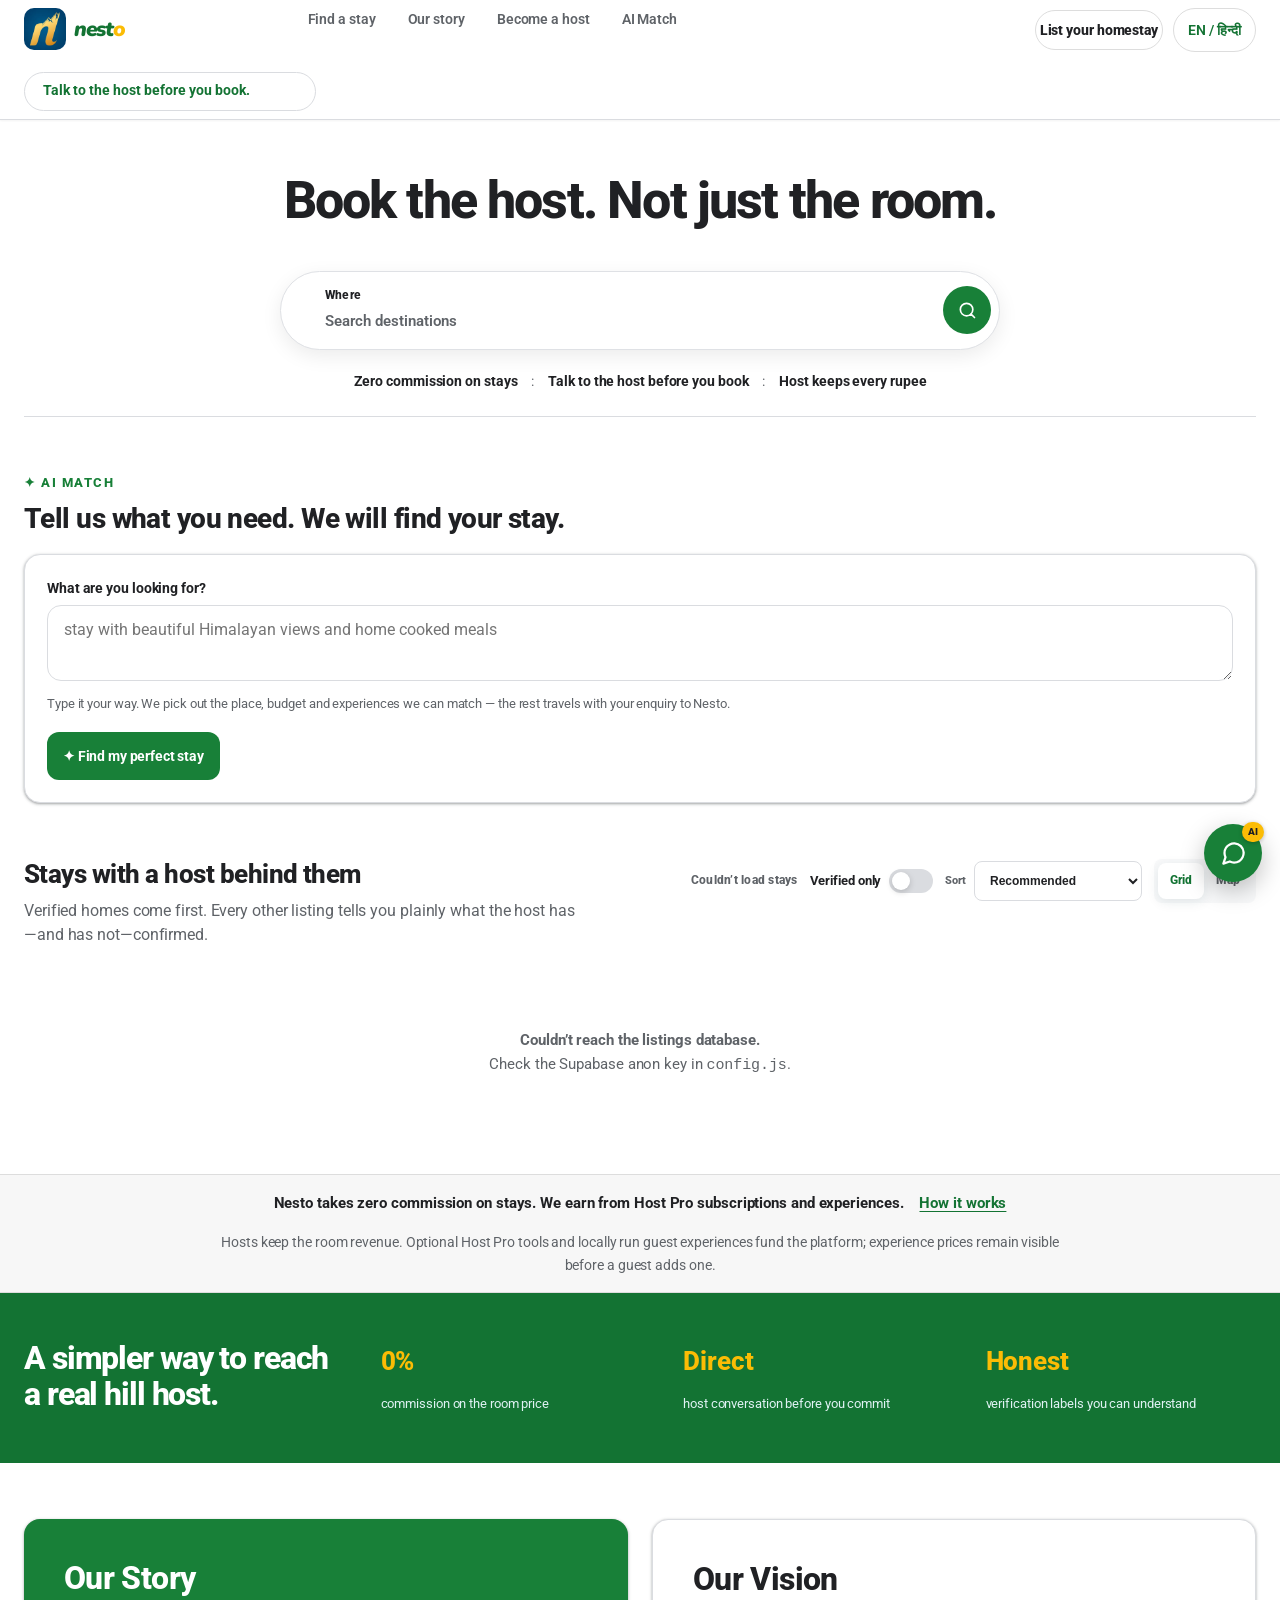
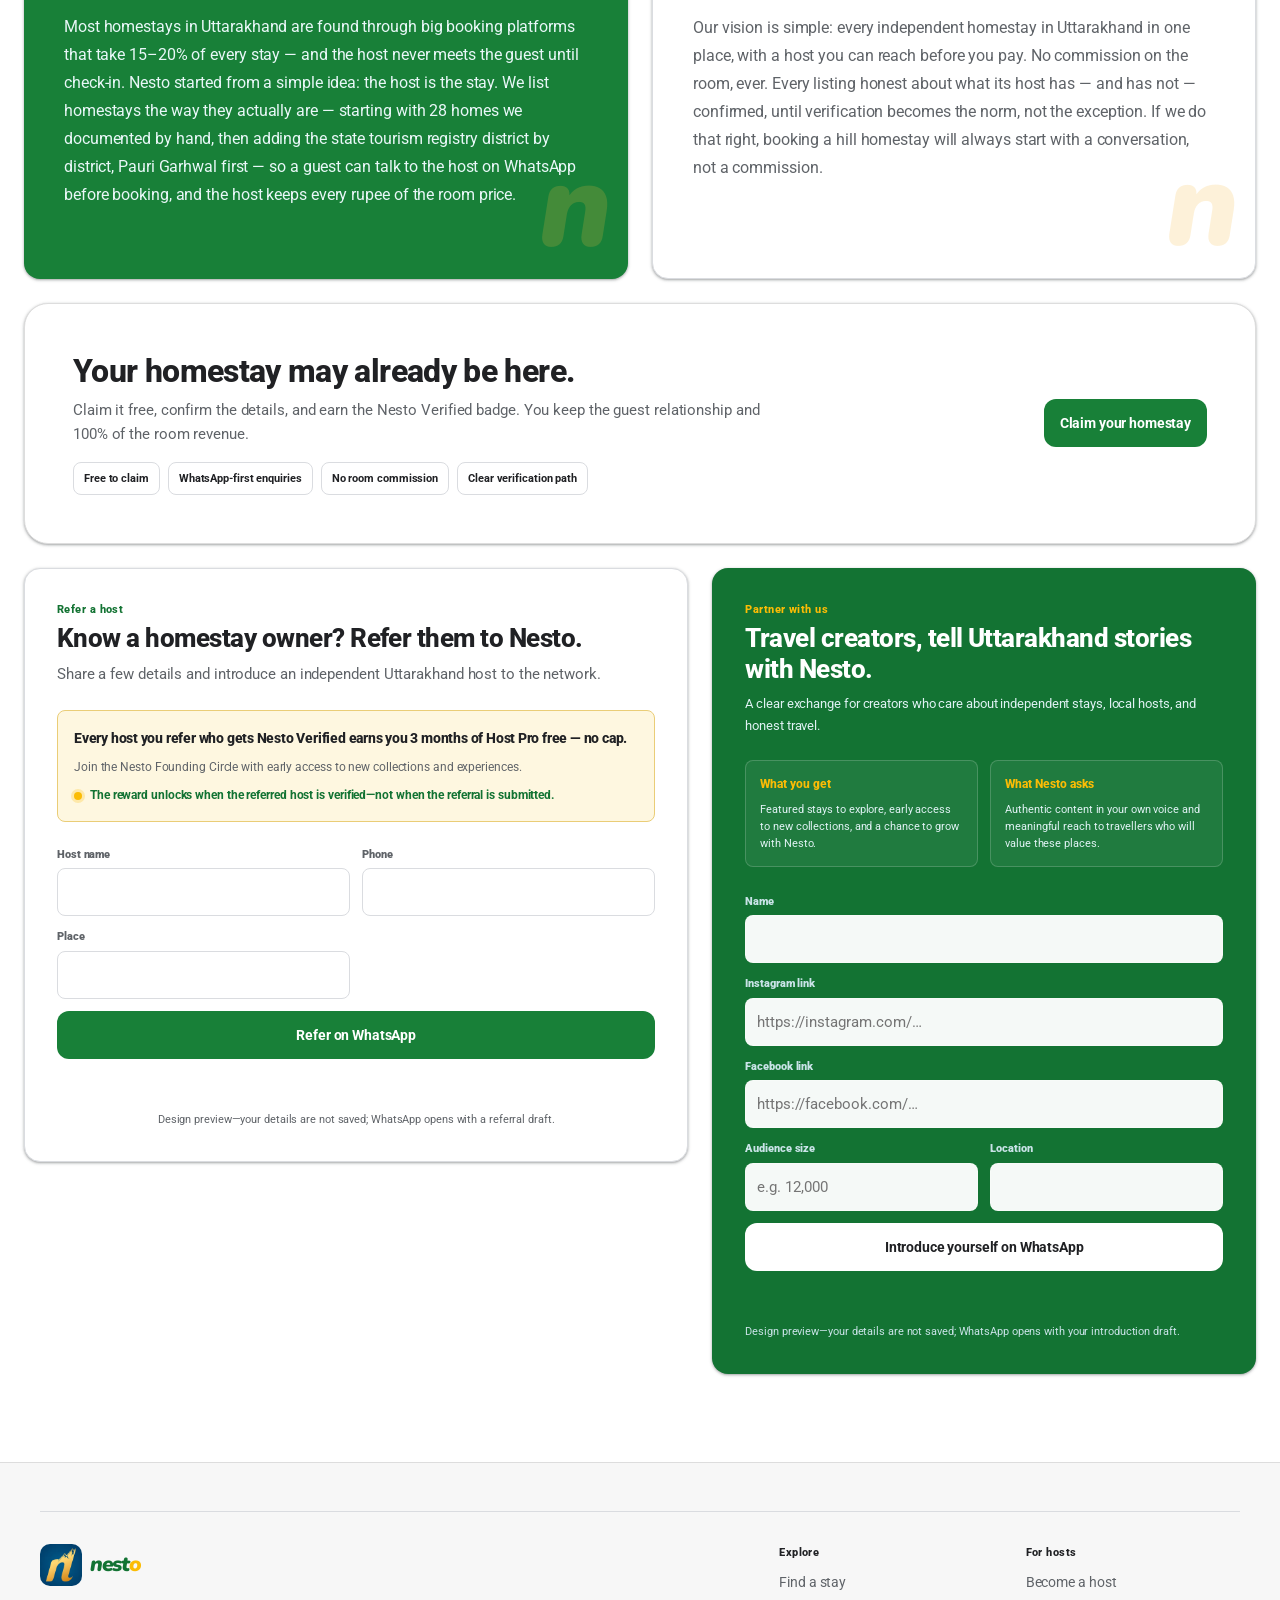
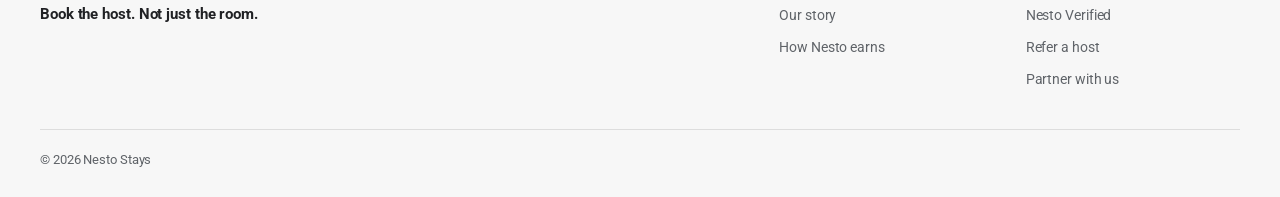
==== docs/index.html @ cde0cd86 "Niche collections: Quiet Hills, Trek bases, Kitchen-table, Women-run, Winter + claim flags" ====
<!doctype html>
<html lang="en">
<head>
  <meta charset="utf-8" />
  <meta name="viewport" content="width=device-width, initial-scale=1, viewport-fit=cover" />
  <meta name="color-scheme" content="light" />
  <link rel="icon" href="data:," />
  <title>Nesto Stays — Book the host. Not just the room.</title>
  <link rel="preconnect" href="https://fonts.googleapis.com">
  <link rel="preconnect" href="https://fonts.gstatic.com" crossorigin>
  <link href="https://fonts.googleapis.com/css2?family=Roboto:wght@400;500;700;900&family=Nunito:ital,wght@1,900&display=swap" rel="stylesheet">
  
  <style>
    :root{
      color-scheme: light;
      --ink:#222222;
      --muted:#717171;
      --paper:#ffffff;
      --surface:#ffffff;
      --surface-2:#f7f7f7;
      --ocean:#0f7f9e;
      --ocean-deep:#0b5f77;
      --ocean-soft:#e6f3f6;
      --sun:#f4b942;
      --sun-soft:#fff6e0;
      --pine:#27624a;
      --line:#e5e5e5;
      --shadow:0 18px 50px rgba(0,0,0,.10);
      --shadow-soft:0 8px 28px rgba(0,0,0,.08);
      --danger-soft:#f6eeee;
      --danger:#815b5b;
      --radius-sm:12px;
      --radius-md:20px;
      --radius-lg:34px;
      --max:1240px;
    }
        *{box-sizing:border-box}
    html{scroll-behavior:smooth}
    body{margin:0;background:var(--paper);color:var(--ink);font-family:"Roboto",sans-serif;font-size:16px;line-height:1.5}
    button,input{font:inherit}
    button{color:inherit}
    img{display:block;max-width:100%}
    a{color:inherit}
    :focus-visible{outline:3px solid var(--sun);outline-offset:3px}
    .wrap{width:min(var(--max),calc(100% - 40px));margin-inline:auto}
    .screen-reader{position:absolute;width:1px;height:1px;padding:0;margin:-1px;overflow:hidden;clip:rect(0,0,0,0);white-space:nowrap;border:0}

    .top-strip{position:sticky;top:0;z-index:15;background:var(--surface);border-bottom:1px solid var(--line)}
    .quick-nav{display:flex;align-items:center;justify-content:flex-end;gap:8px;min-height:72px;padding:8px 0}
    .brand-cluster{display:flex;align-items:center;gap:18px;margin-right:auto;min-width:0}
    .brand-lockup{--mark-size:68px;--word-size:22px;display:inline-flex;flex-direction:column;align-items:center;gap:3px;text-decoration:none;width:max-content;flex:0 0 auto}
    .brand-lockup--compact{--mark-size:44px;--word-size:20px;flex-direction:row;gap:9px;margin-right:0}
    .brand-mark{width:var(--mark-size);height:var(--mark-size);object-fit:cover;border-radius:calc(var(--mark-size) * .235);box-shadow:0 5px 14px rgba(7,90,120,.16)}
    .brand-word{font-family:"Roboto",sans-serif;font-size:var(--word-size);font-weight:900;font-style:italic;line-height:.86;letter-spacing:-.055em;color:var(--ocean-deep)}
    .brand-word span{color:var(--sun)}
    .header-tagline{max-width:220px;color:var(--muted);font-family:"Roboto",sans-serif;font-size:12px;font-weight:650;line-height:1.35;padding-left:18px;border-left:1px solid var(--line)}
    .quick-nav>a:not(.brand-lockup){font-size:13px;font-weight:800;text-decoration:none;color:var(--muted);padding:8px 11px;border-radius:999px}
    .quick-nav>a:not(.brand-lockup):hover{color:var(--ocean-deep);background:var(--surface-2)}
    .lang-toggle{border:1px solid var(--line);background:var(--surface);border-radius:999px;padding:8px 12px;font-size:13px;font-weight:900;cursor:pointer;color:var(--ocean-deep)}
    .mobile-menu-button{display:none;width:38px;height:38px;border:1px solid var(--line);border-radius:50%;background:var(--surface);color:var(--ink);cursor:pointer;align-items:center;justify-content:center}
    .mobile-menu-button svg{width:18px;height:18px}
    .mobile-nav-menu{display:none;border-top:1px solid var(--line);padding:8px 12px 12px;background:var(--surface)}
    .mobile-nav-menu a{flex:1;text-align:center;text-decoration:none;color:var(--ink);font-size:12px;font-weight:900;padding:9px 7px;border-radius:10px}
    .mobile-nav-menu a:hover{background:var(--surface-2);color:var(--ocean-deep)}

    .discovery-top{padding:26px 0 18px}
    .search-box{display:grid;grid-template-columns:1fr auto;background:var(--surface);border:1px solid var(--line);border-radius:999px;padding:6px;width:min(760px,100%);margin-inline:auto;box-shadow:0 6px 22px rgba(16,54,69,.09)}
    .search-field{display:flex;align-items:center;gap:12px;padding:0 12px}
    .search-field svg{width:22px;min-width:22px;color:var(--ocean)}
    .search-field input{border:0;background:transparent;color:var(--ink);min-width:0;width:100%;padding:14px 4px;outline:none;font-weight:700}
    .search-field input::placeholder{color:var(--muted)}
    .btn{border:0;border-radius:12px;padding:13px 18px;font-weight:900;cursor:pointer;display:inline-flex;align-items:center;justify-content:center;gap:8px;text-decoration:none;transition:background .2s,color .2s,transform .2s}
    .btn:active{transform:translateY(1px)}
    .btn-primary{background:var(--sun);color:#1c3440}
    .btn-primary:hover{background:#FBBC05}
    .btn-ocean{background:var(--ocean);color:white}
    .btn-ocean:hover{background:var(--ocean-deep)}
    .btn-soft{background:var(--ocean-soft);color:var(--ocean-deep)}
    .btn-ghost{background:transparent;border:1px solid var(--line);color:var(--ink)}
    .btn-ghost:hover{background:var(--surface-2)}
    .btn-small{padding:10px 13px;font-size:13px}

    .filters-shell{position:relative;margin-top:0;z-index:2}
    .filters{background:transparent;border:0;padding:0 0 20px;box-shadow:none}
    .filter-head{display:flex;align-items:center;justify-content:space-between;gap:16px;margin-bottom:14px}
    .filter-head h2{font-family:"Roboto",sans-serif;font-size:20px;margin:0}
    .toggle{display:inline-flex;align-items:center;gap:10px;font-weight:800;font-size:14px;cursor:pointer;user-select:none}
    .toggle button{border:0;background:transparent;padding:0;cursor:pointer}
    .toggle-track{display:block;width:46px;height:26px;border-radius:20px;background:var(--line);padding:3px;transition:.2s}
    .toggle-track:after{content:"";display:block;width:20px;height:20px;border-radius:50%;background:var(--surface);box-shadow:0 2px 6px rgba(0,0,0,.18);transition:.2s}
    .toggle button[aria-pressed="true"] .toggle-track{background:var(--ocean)}
    .toggle button[aria-pressed="true"] .toggle-track:after{transform:translateX(20px)}
    .chip-wrap{display:flex;gap:8px;flex-wrap:wrap}
    .chip{border:1px solid var(--line);background:var(--surface);color:var(--muted);border-radius:999px;padding:9px 13px;font-weight:800;font-size:13px;cursor:pointer}
    .chip:hover{border-color:var(--ocean);color:var(--ocean-deep)}
    .chip.active{background:var(--ocean);border-color:var(--ocean);color:white}
    .filters-sub{display:flex;align-items:center;gap:10px;margin-top:18px;padding-top:18px;border-top:1px solid var(--line)}
    .filters-sub strong{font-size:13px;white-space:nowrap}
    .vibe-chip{background:var(--surface-2);border-color:transparent}
    .vibe-chip.active{background:var(--sun-soft);border-color:var(--sun);color:var(--ink)}

    main{padding-bottom:30px}
    .section{padding:34px 0 0}
    .section-head{display:flex;align-items:end;justify-content:space-between;gap:20px;margin-bottom:24px}
    .section h2{font-family:"Roboto",sans-serif;font-size:clamp(30px,4vw,46px);line-height:1.08;letter-spacing:-.035em;margin:0}
    .section-head p{max-width:470px;color:var(--muted);margin:0}
    .count{font-size:14px;font-weight:900;color:var(--ocean-deep);background:var(--ocean-soft);padding:7px 10px;border-radius:999px;white-space:nowrap}
    .listing-grid{display:grid;grid-template-columns:repeat(3,1fr);gap:22px}
    .view-tools{display:flex;align-items:center;gap:10px;flex-wrap:wrap;justify-content:flex-end}
    .sort-control{display:flex;align-items:center;gap:8px}
    .sort-control label{font-size:12px;font-weight:800;color:var(--muted)}
    .sort-control select{min-height:40px;border:1px solid var(--line);border-radius:12px;background:var(--surface);color:var(--ink);padding:8px 34px 8px 11px;font-size:12px;font-weight:800;cursor:pointer}
    .view-switch{display:flex;padding:4px;background:var(--surface-2);border-radius:12px}
    .view-switch button{border:0;background:transparent;color:var(--muted);border-radius:9px;padding:8px 12px;font-size:13px;font-weight:900;cursor:pointer}
    .view-switch button.active{background:var(--surface);color:var(--ocean-deep);box-shadow:0 3px 12px rgba(16,54,69,.1)}
    .map-shell{display:none;grid-template-columns:minmax(0,1fr) 310px;gap:16px;background:var(--surface);border:1px solid var(--line);border-radius:24px;padding:16px;box-shadow:var(--shadow-soft)}
    .map-shell.open{display:grid}
    .map-canvas{height:560px;border-radius:17px;overflow:hidden;background:var(--surface-2)}
    .map-fallback{height:100%;display:grid;place-items:center;text-align:center;padding:30px;color:var(--muted)}
    .map-side{display:flex;flex-direction:column;gap:8px;max-height:560px;overflow:auto;padding-right:3px}
    .map-row{display:grid;grid-template-columns:32px 1fr;gap:10px;align-items:center;text-align:left;border:1px solid var(--line);background:var(--surface);padding:12px;border-radius:13px;cursor:pointer;color:var(--ink)}
    .map-row:hover,.map-row.map-selected{border-color:var(--ocean);background:var(--ocean-soft)}
    .map-num,.pin{width:28px;height:28px;border-radius:50%;display:grid;place-items:center;background:var(--ocean);color:white;font-size:12px;font-weight:900;border:3px solid white;box-shadow:0 2px 8px rgba(0,0,0,.2)}
    .pin--on{background:var(--sun);color:#17313b;transform:scale(1.14)}
    .map-row strong{font-size:13px;line-height:1.2}.map-row span{display:block;color:var(--muted);font-size:11px;margin-top:3px}
    .map-note{font-size:11px;color:var(--muted);margin:9px 2px 0;grid-column:1/-1}
    .card{background:var(--surface);border:1px solid var(--line);border-radius:24px;overflow:hidden;box-shadow:var(--shadow-soft);display:flex;flex-direction:column;min-width:0}
    .card.unverified{background:color-mix(in srgb,var(--surface) 86%,var(--surface-2))}
    .card-image{position:relative;aspect-ratio:4/3;overflow:hidden;background:var(--surface-2)}
    .card-image img{width:100%;height:100%;object-fit:cover;transition:transform .45s ease}
    .card:hover .card-image img{transform:scale(1.025)}
    .status{position:absolute;left:14px;top:14px;padding:8px 11px;border-radius:999px;font-size:11px;font-weight:900;letter-spacing:.025em;display:flex;align-items:center;gap:6px;box-shadow:0 5px 16px rgba(0,0,0,.14)}
    .status.verified{background:var(--ocean);color:white}
    .status.verified svg{width:14px;height:14px}
    .status.unverified{background:rgba(255,255,255,.92);color:#655b55;max-width:calc(100% - 28px);box-shadow:none}
    .card-body{padding:19px;display:flex;flex-direction:column;flex:1}
    .place{font-size:12px;color:var(--muted);font-weight:900;margin-bottom:5px}
    .card h3{font-family:"Roboto",sans-serif;font-size:22px;line-height:1.25;margin:0 0 8px;letter-spacing:-.02em}
    .price-row{display:flex;align-items:baseline;justify-content:space-between;gap:10px;margin-bottom:12px}
    .price{font-size:19px;font-weight:900;color:var(--ocean-deep)}
    .price small{font-size:var(--type-small);font-weight:700;color:var(--muted)}
    .tags{display:flex;flex-wrap:wrap;gap:7px;margin:0 0 16px}
    .tag{font-size:11px;font-weight:900;background:var(--surface-2);color:var(--muted);padding:6px 8px;border-radius:8px}
    .niche-tag{background:#e6f4ea;color:#137333;border:1px solid #188038}
    .niche-badges{margin-top:6px}
    .claim-flags{margin:16px 0 4px}
    .claim-flags p{font-size:13px;color:var(--muted);margin:0 0 8px}
    .claim-flags label{display:block;margin:7px 0;font-size:14px;font-weight:600}
    .claim-flags input[type=text]{margin-left:6px;padding:6px 8px;border:1px solid #dadce0;border-radius:8px;font-size:14px}
    .instagram-link{display:inline-flex;align-items:center;gap:7px;width:max-content;max-width:100%;border:0;background:transparent;color:var(--ocean-deep);padding:0;margin:0 0 15px;font-size:12px;font-weight:900;cursor:pointer;text-decoration:underline;text-underline-offset:3px}
    .instagram-link svg{width:17px;height:17px;flex:0 0 auto}
    .detail-instagram .instagram-link{font-size:13px;margin-bottom:2px}
    .detail-quick-actions{display:flex;gap:9px;flex-wrap:wrap;margin:2px 0 14px}
    .ota-note{font-size:12px;color:var(--ocean-deep);font-weight:800;margin:0 0 17px;padding-top:13px;border-top:1px solid var(--line)}
    .card-actions{display:grid;grid-template-columns:repeat(3,1fr);gap:7px;margin-top:auto}
    .share-btn{color:var(--ocean-deep)}
    .claim{margin-top:10px;width:100%;border:0;background:transparent;color:var(--ocean-deep);font-weight:900;font-size:13px;text-decoration:underline;text-underline-offset:3px;cursor:pointer;padding:7px}
    .empty{display:none;text-align:center;padding:60px 20px;background:var(--surface);border:1px solid var(--line);border-radius:24px}
    .empty h3{font-family:"Roboto",sans-serif;font-size:26px;margin:0 0 8px}
    .empty p{color:var(--muted);margin:0}

    .earn-strip{margin-top:32px;background:var(--sun-soft);border-top:1px solid color-mix(in srgb,var(--sun) 45%,var(--line));border-bottom:1px solid color-mix(in srgb,var(--sun) 45%,var(--line))}
    .earn-inner{display:flex;align-items:center;justify-content:center;gap:14px;padding:17px 0;text-align:center;font-weight:900}
    .earn-inner a{color:var(--ocean-deep);white-space:nowrap;text-underline-offset:3px}
    .earn-detail{max-width:860px;margin:0 auto;padding:0 0 18px;color:var(--muted);font-size:13px;text-align:center}
    .truth-band{margin-top:0;background:var(--ocean-deep);color:white;padding:46px 0}
    .truth-grid{display:grid;grid-template-columns:1.2fr repeat(3,1fr);gap:30px;align-items:start}
    .truth-grid h2{font-family:"Roboto",sans-serif;font-size:34px;margin:0;line-height:1.12}
    .truth-item strong{display:block;color:var(--sun);font-size:28px;margin-bottom:5px}
    .truth-item span{font-size:14px;color:#e0f2f4}

    .story-grid{display:grid;grid-template-columns:1fr 1fr;gap:24px}
    .story-card{position:relative;padding:38px;border-radius:28px;overflow:hidden;min-height:390px;background:var(--surface);border:1px solid var(--line)}
    .story-card h2{position:relative;z-index:1;font-family:"Roboto",sans-serif;font-size:42px;margin:0 0 18px}
    .story-card p{position:relative;z-index:1;font-size:18px;line-height:1.7;max-width:520px;margin:0;color:var(--muted)}
    .story-card.ocean{background:var(--ocean);color:white;border:0}
    .story-card.ocean p{color:#e9f7f8}
    .story-mark{position:absolute;right:-28px;bottom:-95px;font-size:280px;line-height:1;font-weight:900;font-style:italic;color:rgba(251,188,5,.25)}
    .host-banner{margin-top:24px;background:var(--sun-soft);border-radius:30px;padding:38px;display:grid;grid-template-columns:1fr auto;gap:24px;align-items:center;border:1px solid color-mix(in srgb,var(--sun) 50%,var(--line))}
    .host-banner h2{font-family:"Roboto",sans-serif;font-size:36px;line-height:1.15;margin:0 0 10px}
    .host-banner p{margin:0;color:var(--muted);max-width:700px}
    .host-perks{display:flex;flex-wrap:wrap;gap:8px;margin-top:18px}
    .host-perks span{font-size:12px;font-weight:900;padding:8px 10px;border-radius:9px;background:var(--surface);color:var(--ink)}
    .community-grid{display:grid;grid-template-columns:1.1fr .9fr;gap:24px;margin-top:24px}
    .community-card{background:var(--surface);border:1px solid var(--line);border-radius:24px;padding:32px;box-shadow:var(--shadow-soft)}
    .community-card.partner-card{background:var(--ocean-deep);color:white;border-color:transparent;display:flex;flex-direction:column;align-items:flex-start}
    .community-card h2{font-family:"Roboto",sans-serif;font-size:28px;line-height:1.2;margin:5px 0 8px}
    .community-card p{margin:0;color:var(--muted)}
    .partner-card p{color:#e0f2f4}
    .community-kicker{display:block;font-size:11px;font-weight:800;letter-spacing:.04em;color:var(--ocean-deep)}
    .partner-card .community-kicker{color:var(--sun)}
    .referral-form{display:grid;grid-template-columns:1fr 1fr;gap:12px;margin-top:22px}
    .referral-form .input-group:last-of-type{grid-column:1/-1}
    .referral-form .btn,.referral-form .form-feedback,.referral-form .flow-note{grid-column:1/-1}
    .form-feedback{font-size:12px;font-weight:800;min-height:18px;color:#b34747}
    .partner-card .btn{margin-top:auto;align-self:flex-start;background:var(--sun);color:#1c3440}
    .partner-card .btn:hover{background:#FBBC05;color:#1c3440}
    .partner-card .flow-note{color:#c9e3e7;text-align:left;margin-top:10px!important}

    footer{padding:50px 0 calc(40px + env(safe-area-inset-bottom));color:var(--muted)}
    .footer-row{display:grid;grid-template-columns:minmax(240px,1.2fr) minmax(280px,.8fr);gap:48px;border-top:1px solid var(--line);padding-top:32px;align-items:start}
    .footer-brand{display:flex;flex-direction:column;align-items:flex-start;gap:14px}
    .footer-brand .brand-lockup--compact{margin-right:0}
    .footer-tagline{font-family:"Roboto",sans-serif;font-size:14px;font-weight:650;color:var(--ink)}
    .footer-links{display:grid;grid-template-columns:repeat(2,minmax(110px,1fr));gap:30px}
    .footer-links h3{font-size:12px;color:var(--ink);margin:0 0 10px}
    .footer-links a{display:block;width:max-content;max-width:100%;font-size:13px;text-decoration:none;margin:7px 0}
    .footer-links a:hover{color:var(--ocean-deep);text-decoration:underline;text-underline-offset:3px}

    .overlay{position:fixed;inset:0;background:rgba(4,25,33,.66);z-index:20;display:none;align-items:flex-end;justify-content:center;padding:22px}
    .overlay.open{display:flex}
    .modal{width:min(1120px,100%);max-height:min(860px,calc(100vh - 44px));overflow:auto;background:var(--surface);border-radius:30px;box-shadow:0 35px 90px rgba(0,0,0,.36);position:relative}
    .close{position:sticky;float:right;top:14px;margin:14px 14px 0 0;z-index:4;width:42px;height:42px;border-radius:50%;border:1px solid var(--line);background:var(--surface);font-size:22px;cursor:pointer;box-shadow:var(--shadow-soft)}
    .detail-layout{display:grid;grid-template-columns:1.15fr .85fr}
    .detail-photo{min-height:610px;background:var(--surface-2)}
    .detail-photo img{width:100%;height:100%;object-fit:cover}
    .detail-main{padding:44px 36px 36px}
    .detail-place{color:var(--muted);font-weight:900;font-size:13px}
    .detail-main h2{font-family:"Roboto",sans-serif;font-size:clamp(32px,4vw,50px);line-height:1.08;letter-spacing:-.04em;margin:8px 0 14px}
    .detail-copy{color:var(--muted);line-height:1.7;margin:18px 0 22px}
    .facts{display:grid;grid-template-columns:repeat(3,1fr);gap:10px;margin:22px 0}
    .fact{background:var(--surface-2);padding:12px;border-radius:12px}
    .fact strong{display:block;font-size:13px}
    .fact span{display:block;color:var(--muted);font-size:11px;margin-top:3px}
    .detail-sections{margin:25px 0 22px;border-top:1px solid var(--line)}
    .detail-section{padding:16px 0;border-bottom:1px solid var(--line)}
    .detail-section h3{font-family:"Roboto",sans-serif;font-size:17px;margin:0 0 6px}
    .detail-section p{color:var(--muted);font-size:14px;line-height:1.6;margin:0}
    .detail-section.host-profile{padding:19px 0}
    .detail-section.host-profile h3{font-size:20px}
    .host-name{display:block;color:var(--ocean-deep);font-size:13px;font-weight:900;margin-bottom:4px}
    .pending{font-style:italic}
    .availability,.reviews,.experiences{padding:22px 0;border-top:1px solid var(--line)}
    .detail-block-head{display:flex;justify-content:space-between;align-items:end;gap:12px;margin-bottom:14px}
    .detail-block-head h3{font-family:"Roboto",sans-serif;font-size:21px;margin:0}.sample-label{font-size:10px;font-weight:900;color:var(--muted);background:var(--surface-2);padding:5px 7px;border-radius:7px;text-transform:uppercase;letter-spacing:.04em}
    .calendar-head{display:flex;align-items:center;justify-content:space-between;margin-bottom:10px;font-size:13px;font-weight:900}.calendar-legend{display:flex;gap:10px;color:var(--muted);font-size:10px}.calendar-legend span{display:flex;align-items:center;gap:4px}.legend-dot{width:8px;height:8px;border-radius:50%;background:var(--ocean-soft);border:1px solid var(--ocean)}.legend-dot.full{background:var(--danger-soft);border-color:var(--danger)}
    .calendar-grid{display:grid;grid-template-columns:repeat(7,1fr);gap:4px}.calendar-grid .dow{text-align:center;font-size:9px;font-weight:900;color:var(--muted);padding:3px}.calendar-day{aspect-ratio:1;border:0;border-radius:8px;background:var(--ocean-soft);color:var(--ocean-deep);font-size:11px;font-weight:900;display:grid;place-items:center}.calendar-day.full{background:var(--danger-soft);color:var(--danger);text-decoration:line-through}.calendar-day.blank{visibility:hidden}
    .review-list{display:grid;gap:10px}.review{background:var(--surface-2);padding:13px;border-radius:13px}.review-top{display:flex;justify-content:space-between;gap:10px;font-size:11px}.review strong{font-size:12px}.stars{color:var(--sun);letter-spacing:1px}.review p{font-size:12px;color:var(--muted);margin:6px 0 0;line-height:1.5}
    .experience-list{display:grid;gap:9px}.experience{display:grid;grid-template-columns:1fr auto;gap:10px;align-items:center;padding:12px;border:1px solid var(--line);border-radius:13px}.experience strong{display:block;font-size:13px}.experience span{font-size:11px;color:var(--muted)}.experience button[aria-pressed="true"]{background:var(--ocean-deep);color:white;border-color:var(--ocean-deep)}
    .book-box{background:var(--paper);border:1px solid var(--line);border-radius:18px;padding:18px;margin-top:20px}
    .book-box h3{margin:0 0 3px;font-size:17px}
    .book-box>p{font-size:12px;color:var(--muted);margin:0 0 14px}
    .date-grid{display:grid;grid-template-columns:1fr 1fr;gap:10px}
    .input-group label{display:block;font-size:11px;font-weight:900;margin-bottom:5px;color:var(--muted)}
    .input-group input{width:100%;border:1px solid var(--line);border-radius:10px;padding:11px;background:var(--surface);color:var(--ink)}
    .guest-stepper{display:flex;align-items:center;justify-content:space-between;border:1px solid var(--line);border-radius:10px;padding:8px 10px;margin:10px 0}
    .guest-stepper span{font-size:13px;font-weight:900}
    .step-controls{display:flex;align-items:center;gap:11px}
    .step-controls button{width:30px;height:30px;border-radius:50%;border:1px solid var(--line);background:var(--surface);cursor:pointer}
    .book-box .btn{width:100%}
    .flow-note{font-size:11px!important;text-align:center;margin:10px 0 0!important}
    .success-state{display:none;text-align:center;padding:20px 4px 7px}
    .success-icon{width:54px;height:54px;border-radius:50%;background:var(--ocean-soft);color:var(--ocean-deep);display:grid;place-items:center;margin:0 auto 12px}
    .success-icon svg{width:26px}
    .success-state h3{font-family:"Roboto",sans-serif;font-size:23px;margin:0 0 7px}
    .success-state p{color:var(--muted);margin:0}
    .error{color:#b34747;font-size:12px;font-weight:800;min-height:18px;margin:7px 0 0}

    .claim-modal{width:min(650px,100%);padding:38px}
    .claim-modal h2{font-family:"Roboto",sans-serif;font-size:38px;line-height:1.1;margin:8px 0 12px}
    .claim-modal>p{color:var(--muted);margin:0 0 24px}
    .claim-steps{display:grid;gap:12px;margin-bottom:22px}
    .claim-step{display:grid;grid-template-columns:34px 1fr;gap:12px;align-items:start;background:var(--surface-2);padding:14px;border-radius:14px}
    .claim-num{width:28px;height:28px;border-radius:50%;display:grid;place-items:center;background:var(--sun);color:#19323d;font-weight:900}
    .claim-step strong{display:block}
    .claim-step span{font-size:13px;color:var(--muted)}
    .claim-name{font-weight:900;color:var(--ocean-deep)}
    .claim-foot{display:flex;gap:10px;flex-wrap:wrap}
    .mock-toast{position:fixed;right:18px;bottom:18px;z-index:40;background:var(--ink);color:var(--paper);border-radius:12px;padding:12px 16px;font-size:13px;font-weight:800;box-shadow:var(--shadow);opacity:0;transform:translateY(10px);pointer-events:none;transition:.2s}
    .mock-toast.show{opacity:1;transform:none}

    @media (max-width:980px){
      .listing-grid{grid-template-columns:repeat(2,1fr)}
      .map-shell{grid-template-columns:1fr}.map-side{max-height:230px;display:grid;grid-template-columns:1fr 1fr}.map-canvas{height:460px}
      .truth-grid{grid-template-columns:1fr 1fr}
      .detail-layout{grid-template-columns:1fr}
      .detail-photo{min-height:330px;max-height:430px}
    }
    @media (max-width:720px){
      .wrap{width:min(100% - 24px,var(--max))}
      .quick-nav{min-height:64px;padding:7px 0;gap:7px}
      .brand-cluster{gap:10px}
      .brand-lockup--compact{--mark-size:38px;--word-size:17px;gap:7px}
      .header-tagline{max-width:112px;padding-left:10px;font-size:10px;line-height:1.25}
      #navStays,#navStory,#navHosts{display:none}
      .lang-toggle{margin-left:auto;padding:7px 8px;font-size:10px}
      .mobile-menu-button{display:inline-flex}
      .mobile-nav-menu.open{display:flex}
      .discovery-top{padding:18px 0 14px}
      .search-box{grid-template-columns:minmax(0,1fr) auto;padding:5px}
      .search-field{gap:8px;padding:0 7px}
      .search-field input{padding:11px 1px;font-size:13px}
      .search-box .btn{width:auto;padding:11px 13px;font-size:12px}
      .filters{padding-bottom:16px}
      .filter-head{align-items:flex-start}
      .filters-sub{align-items:flex-start;flex-direction:column}
      .section{padding-top:28px}
      .section-head{align-items:flex-start;flex-direction:column}
      .view-tools{width:100%;justify-content:space-between}.map-shell{padding:10px;border-radius:18px}.map-canvas{height:390px}.map-side{grid-template-columns:1fr;max-height:260px}.earn-inner{align-items:flex-start;flex-direction:column;text-align:left;gap:5px}.earn-detail{text-align:left}
      .listing-grid{grid-template-columns:1fr;gap:18px}
      .truth-band{margin-top:58px}
      .truth-grid{grid-template-columns:1fr 1fr;gap:24px 18px}
      .truth-grid h2{grid-column:1/-1;font-size:30px}
      .story-grid{grid-template-columns:1fr}
      .story-card{padding:28px;min-height:350px}
      .story-card h2{font-size:36px}
      .host-banner{grid-template-columns:1fr;padding:28px}
      .host-banner .btn{width:100%}
      .footer-row{grid-template-columns:1fr;gap:34px}
      .footer-brand{align-items:flex-start}
      .footer-links{gap:24px}
      .overlay{padding:8px;align-items:flex-end}
      .modal{border-radius:24px 24px 0 0;max-height:calc(100vh - 14px)}
      .detail-main{padding:20px 18px 26px}
      .detail-photo{min-height:245px;max-height:300px}
      .facts{grid-template-columns:1fr 1fr}
      .date-grid{grid-template-columns:1fr}
      .claim-modal{padding:28px 20px}
      .claim-modal h2{font-size:32px}
      .claim-foot{display:grid}
      .card-actions{grid-template-columns:1fr 1fr}.card-actions .share-btn{grid-column:1/-1}.detail-block-head{align-items:flex-start}.calendar-day{border-radius:6px}
    }
    @media (prefers-reduced-motion: reduce){
      html{scroll-behavior:auto}
      *,*:before,*:after{transition:none!important}
    }


    /* Nesto design system — one display face, one UI face, one 8px rhythm */
    :root{
      --ink:#18313d;
      --muted:#64757d;
      --paper:#f7faf9;
      --surface:#ffffff;
      --surface-2:#eef4f3;
      --ocean:#0f7f9e;
      --ocean-deep:#075f7d;
      --ocean-soft:#e3f2f5;
      --sun:#f4b942;
      --sun-soft:#fff5d9;
      --pine:#356c58;
      --line:#dbe6e4;
      --danger-soft:#f7eeee;
      --danger:#8a5c5c;
      --shadow:0 20px 56px rgba(18,49,61,.14);
      --shadow-soft:0 8px 24px rgba(18,49,61,.08);
      --radius-control:12px;
      --radius-card:20px;
      --radius-modal:24px;
      --space-1:8px;
      --space-2:16px;
      --space-3:24px;
      --space-4:32px;
      --space-5:40px;
      --space-6:48px;
      --space-8:64px;
      --type-label:11px;
      --type-small:12px;
      --type-body:14px;
      --type-ui:15px;
      --type-card:22px;
      --type-section:42px;
      --max:1240px;
    }
        body{font-family:"Roboto",sans-serif;font-size:var(--type-ui);line-height:1.6;letter-spacing:-.006em}
    button,input{font-family:"Roboto",sans-serif}
    h1,h2,h3,.empty h3,.success-state h3,.claim-modal h2{
      font-family:"Roboto",sans-serif!important;font-weight:900!important;font-style:italic;letter-spacing:-.035em
    }
    .brand-word,.story-mark{
      font-family:"Nunito",sans-serif!important;font-weight:900!important;font-style:italic;letter-spacing:-.035em
    }
    .wrap{width:min(var(--max),calc(100% - 48px))}

    .top-strip{background:color-mix(in srgb,var(--surface) 96%,transparent);border-color:var(--line);box-shadow:0 1px 0 rgba(18,49,61,.02)}
    .quick-nav{min-height:72px;padding:var(--space-1) 0;gap:var(--space-1)}
    .brand-cluster{gap:var(--space-2)}
    .brand-lockup--compact{--mark-size:42px;--word-size:21px;gap:8px}
    .brand-mark{border-radius:10px;box-shadow:none}
    .brand-word{line-height:1;letter-spacing:-.06em}
    .header-tagline{max-width:232px;padding-left:var(--space-2);font-family:"Roboto",sans-serif;font-size:12px;font-weight:600;line-height:1.4;letter-spacing:-.01em}
    .quick-nav>a:not(.brand-lockup){font-size:13px;font-weight:700;padding:10px 12px;border-radius:var(--radius-control)}
    .lang-toggle,.mobile-menu-button{border-radius:var(--radius-control);font-weight:800}
    .lang-toggle{padding:9px 12px}
    .mobile-nav-menu{padding:var(--space-1) var(--space-2) var(--space-2)}
    .mobile-nav-menu a{border-radius:var(--radius-control);font-weight:700}

    .discovery-top{padding:var(--space-6) 0 var(--space-3)}
    .search-box{width:min(800px,100%);padding:8px;border-radius:var(--radius-card);box-shadow:var(--shadow-soft)}
    .search-field{gap:12px;padding:0 var(--space-2)}
    .search-field input{padding:13px 4px;font-weight:600;letter-spacing:-.01em}
    .btn{min-height:44px;border-radius:var(--radius-control);padding:11px var(--space-2);font-weight:800;font-size:13px;letter-spacing:-.01em;transition:background .18s,color .18s,border-color .18s,transform .18s}
    .btn-primary,.btn-ocean{background:var(--ocean);color:#fff}
    .btn-primary:hover,.btn-ocean:hover{background:var(--ocean-deep);color:#fff}
    .btn-soft{background:var(--ocean-soft);color:var(--ocean-deep)}
    .btn-small{min-height:40px;padding:9px 12px;font-size:12px}

    .filters{padding:0 0 var(--space-4)}
    .filter-head{margin-bottom:var(--space-2);gap:var(--space-2)}
    .filter-head h2{font-size:var(--type-card);line-height:1.25}
    .toggle{gap:var(--space-1);font-size:13px;font-weight:700}
    .toggle-track{width:44px;height:24px;padding:3px}
    .toggle-track:after{width:18px;height:18px}
    .toggle button[aria-pressed="true"] .toggle-track:after{transform:translateX(20px)}
    .chip-wrap{gap:var(--space-1)}
    .chip{min-height:40px;border-radius:var(--radius-control);padding:9px 13px;font-weight:700;font-size:12px}
    .chip:hover{border-color:var(--ocean);color:var(--ocean-deep);background:var(--ocean-soft)}
    .chip.active,.vibe-chip.active{background:var(--ocean);border-color:var(--ocean);color:#fff}
    .vibe-chip{background:var(--surface);border-color:var(--line)}
    .filters-sub{gap:12px;margin-top:var(--space-2);padding-top:var(--space-2)}
    .filters-sub strong{font-size:12px;font-weight:800}

    main{padding-bottom:var(--space-4)}
    .section{padding:var(--space-5) 0 0}
    .section-head{align-items:flex-end;gap:var(--space-3);margin-bottom:var(--space-3)}
    .section h2{font-size:clamp(30px,3.4vw,42px);line-height:1.08;letter-spacing:-.045em}
    .section-head p{max-width:560px;margin-top:var(--space-1);font-size:14px;line-height:1.6}
    .count,.sample-label{border-radius:8px;font-weight:800;letter-spacing:.02em}
    .count{font-size:12px;padding:7px 10px}
    .listing-grid{gap:var(--space-3)}
    .view-tools{gap:var(--space-1)}
    .sort-control{gap:var(--space-1)}
    .sort-control label{font-size:11px;font-weight:800}
    .sort-control select{border-radius:var(--radius-control);font-size:12px;font-weight:700}
    .view-switch{padding:4px;border-radius:var(--radius-control)}
    .view-switch button{border-radius:8px;padding:8px 12px;font-size:12px;font-weight:800}

    .card,.map-shell,.empty,.story-card,.host-banner,.community-card,.book-box{border-radius:var(--radius-card);border:1px solid var(--line);box-shadow:var(--shadow-soft)}
    .card{overflow:hidden}
    .card.unverified{background:var(--surface)}
    .card-image{aspect-ratio:4/3}
    .status{left:var(--space-2);top:var(--space-2);min-height:32px;padding:7px 10px;border-radius:var(--radius-control);font-size:10px;font-weight:800;letter-spacing:.01em;box-shadow:none}
    .status.unverified{background:color-mix(in srgb,var(--surface) 94%,transparent);color:var(--muted);border:1px solid color-mix(in srgb,var(--line) 85%,transparent)}
    .card-body{padding:var(--space-3)}
    .place{font-size:var(--type-label);font-weight:700;margin-bottom:var(--space-1);letter-spacing:.02em}
    .card h3{font-size:var(--type-card);line-height:1.18;margin:0 0 12px}
    .price-row{margin-bottom:12px}
    .price{font-size:18px;font-weight:800}
    .price small{font-size:11px;font-weight:600}
    .tags{gap:var(--space-1);margin:0 0 var(--space-2)}
    .tag{border:1px solid var(--line);border-radius:8px;background:var(--surface-2);font-size:10px;font-weight:700;padding:5px 8px}
    .instagram-link{gap:var(--space-1);margin:0 0 var(--space-2);font-size:var(--type-small);font-weight:700}
    .ota-note{margin:0 0 var(--space-2);padding-top:var(--space-2);font-size:11px;font-weight:600;line-height:1.55}
    .card-actions{gap:var(--space-1)}
    .host-invite-strip{display:grid;grid-template-columns:1fr;gap:10px;padding:13px var(--space-3);background:var(--sun-soft);border-top:1px solid color-mix(in srgb,var(--sun) 45%,var(--line));border-bottom:1px solid color-mix(in srgb,var(--sun) 45%,var(--line))}
    .host-invite-strip span{display:block;font-size:10px;font-weight:800;letter-spacing:.035em;color:var(--muted)}
    .host-invite-strip strong{display:block;font-family:"Roboto",sans-serif!important;font-size:13px;font-style:normal;font-weight:800!important;letter-spacing:-.01em;color:var(--ink)}
    .host-invite-strip .claim{width:100%;margin:0;border:1px solid color-mix(in srgb,var(--sun) 65%,var(--ink));border-radius:var(--radius-control);background:var(--surface);color:var(--ink);padding:8px 11px;font-size:11px;font-weight:800;text-decoration:none;cursor:pointer}
    .host-invite-strip .claim:hover{background:var(--sun);border-color:var(--sun)}

    .map-shell{gap:var(--space-2);padding:var(--space-2)}
    .map-canvas{border-radius:14px}
    .map-row{border-radius:var(--radius-control);padding:12px}
    .map-num,.pin{font-family:"Roboto",sans-serif;font-weight:800}
    .earn-strip{margin-top:var(--space-6)}
    .earn-inner{gap:var(--space-2);padding:var(--space-2) 0;font-weight:700;font-size:14px}
    .earn-detail{padding:0 0 var(--space-2);font-size:12px}
    .truth-band{padding:var(--space-6) 0}
    .truth-grid{gap:var(--space-4)}
    .truth-grid h2{font-size:34px;line-height:1.12}
    .truth-item strong{font-family:"Roboto",sans-serif;font-size:26px;font-weight:800;margin-bottom:var(--space-1)}
    .truth-item span{font-size:13px}

    .story-grid{gap:var(--space-3)}
    .story-card{padding:var(--space-5);min-height:360px}
    .story-card h2{font-size:40px;margin:0 0 var(--space-2)}
    .story-card p{font-size:16px;line-height:1.75}
    .story-card.ocean{border:0}
    .story-mark{font-size:270px}
    .host-banner{margin-top:var(--space-3);padding:var(--space-5);gap:var(--space-3)}
    .host-banner h2{font-size:34px;margin:0 0 var(--space-1)}
    .host-perks{gap:var(--space-1);margin-top:var(--space-2)}
    .host-perks span{border:1px solid var(--line);border-radius:8px;padding:7px 10px;font-size:var(--type-label);font-weight:700}
    .community-grid{gap:var(--space-3);margin-top:var(--space-3)}
    .community-card{padding:var(--space-4)}
    .community-card h2{font-size:28px;margin:4px 0 var(--space-1)}
    .community-kicker{font-size:var(--type-label);font-weight:800}
    .referral-reward{margin-top:var(--space-3);padding:var(--space-2);background:var(--sun-soft);border:1px solid color-mix(in srgb,var(--sun) 48%,var(--line));border-radius:var(--radius-control)}
    .referral-reward strong{display:block;font-family:"Roboto",sans-serif!important;font-size:14px;font-style:normal;font-weight:800!important;letter-spacing:-.015em;color:var(--ink)}
    .referral-reward p{margin:8px 0 0;font-size:12px;line-height:1.55;color:var(--muted)}
    .referral-trigger{display:flex;align-items:center;gap:8px;margin-top:10px!important;font-weight:700;color:var(--ocean-deep)!important}
    .referral-trigger:before{content:"";width:8px;height:8px;border-radius:50%;background:var(--sun);box-shadow:0 0 0 3px color-mix(in srgb,var(--sun) 25%,transparent);flex:0 0 auto}
    .referral-form{gap:12px;margin-top:var(--space-3)}
    .partner-intro{font-size:13px;line-height:1.65}
    .partner-exchange{display:grid;grid-template-columns:1fr 1fr;gap:12px;margin:var(--space-3) 0}
    .partner-exchange>div{padding:14px;border:1px solid rgba(255,255,255,.18);border-radius:var(--radius-control);background:rgba(255,255,255,.06)}
    .partner-exchange strong{display:block;font-family:"Roboto",sans-serif!important;font-size:12px;font-style:normal;font-weight:800!important;letter-spacing:0;color:var(--sun);margin-bottom:6px}
    .partner-exchange p{font-size:11px;line-height:1.55;color:#e0f2f4}
    .creator-form{display:grid;grid-template-columns:1fr 1fr;gap:12px;width:100%;margin-top:2px}
    .creator-form .input-group:nth-of-type(2),.creator-form .input-group:nth-of-type(3){grid-column:1/-1}
    .creator-form label{color:#c9e3e7}
    .creator-form input{background:rgba(255,255,255,.96);border-color:rgba(255,255,255,.2);color:#18313d}
    .creator-form .btn,.creator-form .form-feedback,.creator-form .flow-note{grid-column:1/-1}
    .partner-card .form-feedback{color:#ffd1d1}

    .detail-host-invite{display:none;margin:var(--space-2) 0 var(--space-3);padding:var(--space-2);background:var(--sun-soft);border:1px solid color-mix(in srgb,var(--sun) 55%,var(--line));border-radius:var(--radius-control)}
    .detail-host-invite.open{display:grid;grid-template-columns:1fr auto;gap:12px;align-items:center}
    .detail-host-invite .owner-label{display:block;font-size:10px;font-weight:800;letter-spacing:.04em;color:var(--ocean-deep);margin-bottom:3px}
    .detail-host-invite h3{font-family:"Roboto",sans-serif!important;font-size:15px;font-style:normal;font-weight:800!important;letter-spacing:-.015em;margin:0 0 3px}
    .detail-host-invite p{font-size:11px;line-height:1.5;color:var(--muted);margin:0}
    .detail-host-invite .btn{background:var(--surface);border:1px solid color-mix(in srgb,var(--sun) 60%,var(--ink));color:var(--ink);white-space:nowrap}
    .detail-host-invite .btn:hover{background:var(--sun);border-color:var(--sun)}

    footer{padding:var(--space-8) 0 calc(var(--space-5) + env(safe-area-inset-bottom))}
    .footer-row{gap:var(--space-6);padding-top:var(--space-4)}
    .footer-brand{gap:var(--space-2)}
    .footer-tagline{font-family:"Roboto",sans-serif;font-size:13px;font-weight:600}
    .footer-links{gap:var(--space-4)}
    .footer-links h3{font-family:"Roboto",sans-serif!important;font-style:normal;font-size:11px;font-weight:800!important;letter-spacing:.04em;margin:0 0 var(--space-1)}
    .footer-links a{font-size:12px;margin:8px 0}

    .overlay{padding:var(--space-3)}
    .modal{border-radius:var(--radius-modal)}
    .close{top:var(--space-2);margin:var(--space-2) var(--space-2) 0 0;border-radius:var(--radius-control);box-shadow:none}
    .detail-main{padding:var(--space-6) var(--space-5) var(--space-5)}
    .detail-place{font-size:var(--type-small);font-weight:700}
    .detail-main h2{font-size:clamp(32px,4vw,46px);margin:var(--space-1) 0 var(--space-2)}
    .detail-copy{margin:var(--space-2) 0 var(--space-3);line-height:1.7}
    .facts{gap:var(--space-1);margin:var(--space-3) 0}
    .fact{padding:12px;border-radius:var(--radius-control)}
    .fact strong{font-family:"Roboto",sans-serif!important;font-style:normal;font-size:12px;font-weight:800!important;letter-spacing:0}
    .detail-sections{margin:var(--space-3) 0;border-top:1px solid var(--line)}
    .detail-section{padding:var(--space-2) 0}
    .detail-section h3{font-size:18px;margin:0 0 var(--space-1)}
    .detail-section p{font-size:13px;line-height:1.65}
    .availability,.reviews,.experiences{padding:var(--space-3) 0}
    .detail-block-head{margin-bottom:var(--space-2)}
    .detail-block-head h3{font-size:var(--type-card)}
    .calendar-grid{gap:4px}
    .calendar-day{border-radius:8px;font-weight:700}
    .review-list,.experience-list{gap:var(--space-1)}
    .review,.experience{border-radius:var(--radius-control);padding:12px}
    .book-box{padding:var(--space-3);margin-top:var(--space-3)}
    .book-box h3{font-size:20px;margin:0 0 4px}
    .date-grid{gap:var(--space-1)}
    .input-group input,.guest-stepper{border-radius:var(--radius-control)}
    .claim-modal{padding:var(--space-5)}
    .claim-modal h2{font-size:38px;margin:var(--space-1) 0 var(--space-2)}
    .claim-steps{gap:var(--space-1);margin-bottom:var(--space-3)}
    .claim-step{border-radius:var(--radius-control);padding:var(--space-2)}
    .mock-toast{border-radius:var(--radius-control)}

    @media (max-width:720px){
      .wrap{width:min(100% - 32px,var(--max))}
      .quick-nav{min-height:64px;padding:8px 0}
      .brand-lockup--compact{--mark-size:36px;--word-size:18px;gap:7px}
      .brand-cluster{gap:10px}
      .header-tagline{max-width:106px;padding-left:10px;font-size:9px;line-height:1.35}
      .lang-toggle{padding:8px;font-size:10px}
      .mobile-menu-button{width:36px;height:36px}
      .discovery-top{padding:var(--space-5) 0 var(--space-3)}
      .search-box{padding:6px;border-radius:16px}
      .search-field{padding:0 8px}
      .search-field input{padding:12px 2px;font-size:12px}
      .search-box .btn{min-height:40px;padding:9px 12px;font-size:11px}
      .filters{padding-bottom:var(--space-3)}
      .filter-head{align-items:flex-start;margin-bottom:var(--space-2)}
      .filter-head h2{font-size:19px;max-width:210px}
      .filters-sub{margin-top:var(--space-2);padding-top:var(--space-2)}
      .section{padding-top:var(--space-4)}
      .section-head{gap:var(--space-2);margin-bottom:var(--space-3)}
      .section h2{font-size:32px}
      .view-tools{width:100%;justify-content:space-between}
      .sort-control{order:3;width:100%;justify-content:space-between}
      .sort-control select{min-width:0;max-width:230px;width:100%}
      .listing-grid{gap:var(--space-3)}
      .card-body{padding:var(--space-3)}
      .card-actions{grid-template-columns:1fr 1fr}
      .card-actions .share-btn{grid-column:1/-1}
      .earn-strip{margin-top:var(--space-5)}
      .earn-inner{gap:4px;padding:var(--space-2) 0}
      .truth-band{margin-top:0;padding:var(--space-5) 0}
      .truth-grid{gap:var(--space-3) var(--space-2)}
      .story-card{padding:var(--space-4);min-height:320px}
      .story-card h2{font-size:34px}
      .host-banner{padding:var(--space-4)}
      .community-grid{grid-template-columns:1fr}
      .community-card{padding:var(--space-3)}
      .referral-form{grid-template-columns:1fr}
      .referral-form .input-group:last-of-type{grid-column:auto}
      .referral-form .btn,.referral-form .form-feedback,.referral-form .flow-note{grid-column:auto}
      .partner-exchange,.creator-form{grid-template-columns:1fr}
      .creator-form .input-group:nth-of-type(2),.creator-form .input-group:nth-of-type(3),.creator-form .btn,.creator-form .form-feedback,.creator-form .flow-note{grid-column:auto}
      .partner-card .btn{margin-top:0;width:100%}
      .detail-host-invite.open{grid-template-columns:1fr}
      .detail-host-invite .btn{width:100%}
      .host-invite-strip{padding:12px var(--space-2)}
      .host-invite-strip strong{font-size:11px}
      .footer-row{gap:var(--space-4);padding-top:var(--space-4)}
      .overlay{padding:8px}
      .modal{border-radius:var(--radius-modal) var(--radius-modal) 0 0}
      .detail-main{padding:var(--space-3) var(--space-2) var(--space-4)}
      .detail-main h2{font-size:34px}
      .claim-modal{padding:var(--space-4) var(--space-3)}
    }
  </style>
  <style>
    /* v15 live: Airbnb-inspired light theme, Book-with cards (overrides base sheet) */
    .brand-col{display:flex;flex-direction:column;gap:8px;margin-right:auto;min-width:0}
    .brand-col .brand-mark{width:40px;height:40px;border-radius:10px;box-shadow:0 2px 8px rgba(0,0,0,.12)}
    .brand-col .brand-word{font-size:26px}
    .purpose-badge{align-self:flex-start;background:#0f7f9e;border-radius:999px;padding:8px 16px;max-width:100%;box-shadow:0 4px 14px rgba(15,127,158,.30)}
    .purpose-rotator{height:1.4em;overflow:hidden;margin:0}
    .purpose-lines{display:flex;flex-direction:column;animation:purposeRotate 9s ease-in-out infinite}
    .purpose-line{font-family:"Roboto",sans-serif;font-size:16px;font-weight:900;font-style:italic;letter-spacing:-.01em;line-height:1.4;color:#fff;white-space:nowrap}
    @keyframes purposeRotate{0%,30%{transform:translateY(0)}40%,65%{transform:translateY(-1.4em)}75%,100%{transform:translateY(-2.8em)}}
    @media (prefers-reduced-motion:reduce){.purpose-lines{animation:none}}
    .quick-nav{align-items:flex-start}
    .discovery-top{padding-bottom:12px;border-bottom:1px solid var(--line)}
    #searchButton{border-radius:999px;padding:13px 22px}
    .chip-wrap{flex-wrap:nowrap;overflow-x:auto;padding-bottom:2px;gap:28px}
    .chip{flex:0 0 auto;background:transparent;border:0;border-bottom:3px solid transparent;border-radius:0;padding:10px 2px 12px;font-size:15px;color:var(--muted)}
    .chip:hover{border-color:transparent;color:var(--ink)}
    .chip.active{background:transparent;border-color:transparent;border-bottom-color:var(--ink);color:var(--ink)}
    .vibe-chip{background:transparent;border-color:transparent}
    .vibe-chip.active{background:transparent;border-color:transparent;border-bottom-color:var(--ink);color:var(--ink)}
    .section h2{font-size:22px;letter-spacing:-.01em}
    .count{background:transparent;color:var(--muted);padding:0}
    .listing-grid{gap:16px}
    .card{background:transparent;border:0;box-shadow:none;border-radius:0;cursor:pointer}
    .card:hover{box-shadow:none}
    .card-image{position:relative;border-radius:18px;overflow:hidden}
    .card-image .status{position:absolute;top:12px;left:12px;background:#fff;color:#222;font-size:12px;font-weight:800;padding:7px 11px;border-radius:999px;box-shadow:0 2px 10px rgba(0,0,0,.15)}
    .card-image .status.unverified{color:#717171}
    .card-image .heart{position:absolute;top:12px;right:12px;width:26px;height:26px;color:#222;background:none;border:0;padding:0;cursor:pointer;filter:drop-shadow(0 1px 3px rgba(0,0,0,.35))}
    .card-image .heart svg{width:100%;height:100%;fill:none;stroke:currentColor;stroke-width:2}
    .card-image .heart.fav-on svg{fill:#0f7f9e;stroke:#0f7f9e}
    .card .card-body{padding:14px 2px 0}
    .card .card-body h3{font-size:16px;font-weight:800;margin:0 0 3px}
    .card .card-body .place{font-size:14px;color:var(--muted);margin:0 0 4px}
    .card .card-body .price{font-size:15px;font-weight:700;margin:0}
    .card .tags:empty{display:none}
    .card .tag{background:#f7f7f7;border:0;color:#717171;font-size:12px;padding:6px 10px}
    .card .instagram-link{font-size:13px}
    .book-with{border-top:1px solid var(--line);padding-top:12px;margin-top:12px}
    .book-with-label{display:block;font-size:11px;font-weight:800;letter-spacing:.04em;text-transform:uppercase;color:var(--muted);margin-bottom:8px}
    .book-buttons{display:flex;flex-wrap:wrap;gap:7px}
    .book-btn{display:inline-flex;align-items:center;justify-content:center;min-height:38px;padding:8px 14px;border:1px solid var(--line);border-radius:999px;background:var(--surface);color:var(--ink);font-size:13px;font-weight:800;text-decoration:none;cursor:pointer}
    .book-btn:hover{border-color:var(--ocean);color:var(--ocean-deep)}
    .book-btn.nesto{border-color:var(--ocean);color:var(--ocean-deep);font-weight:900}
    .card .instagram-link{font-size:14px;font-weight:800;margin:2px 0 14px}
    .card .instagram-link svg{width:18px;height:18px}
    .card .card-actions{margin-top:14px}
    .card-btn{min-height:44px;padding:10px 8px;border:1px solid var(--line);border-radius:12px;background:var(--surface);color:var(--ink);font-size:13px;font-weight:800;line-height:1.25;cursor:pointer;text-align:center}
    .card-btn.primary{background:var(--ocean);border-color:var(--ocean);color:#fff}
    .book-note{font-size:12.5px;color:var(--muted);margin:10px 0 0;line-height:1.55}
    .claim-link{display:inline-block;color:var(--ocean);font-weight:800;font-size:13px;margin-top:12px;text-decoration:none}
    .claim-link:hover{text-decoration:underline}
    @media (max-width:900px){.listing-grid{grid-template-columns:repeat(2,1fr)}}
    @media (max-width:600px){.listing-grid{grid-template-columns:1fr}}
    #stays,#story,#hosts,#how-nesto-earns,#refer-host,#partners{scroll-margin-top:120px}
    .quick-nav{flex-wrap:wrap}
    .header-actions{display:flex;align-items:center;gap:10px;margin-left:auto}
    .wrap.quick-nav a.host-cta{color:var(--ink);font-weight:800;font-size:14px;text-decoration:none;padding:8px 4px}
    .wrap.quick-nav a.host-cta:hover{background:transparent;color:var(--ocean-deep);text-decoration:underline}
    .icon-btn{width:40px;height:40px;border:1px solid var(--line);border-radius:50%;background:var(--surface);color:var(--ink);cursor:pointer;display:inline-flex;align-items:center;justify-content:center;flex:0 0 auto}
    .icon-btn svg{width:19px;height:19px}
    .badge-row{display:flex;padding:0 0 8px}
    .mobile-nav-menu.open{display:flex}
    .mobile-nav-menu .lang-toggle{flex:1;text-align:center;background:transparent;border:0;color:var(--ink);font-size:12px;font-weight:900;padding:9px 7px;border-radius:10px;cursor:pointer}
    .mobile-nav-menu .lang-toggle:hover{background:var(--surface-2);color:var(--ocean-deep)}
    .region-tabs{flex-wrap:wrap;justify-content:center;overflow:visible;margin-bottom:10px;row-gap:10px;column-gap:28px}
    .search-box{grid-template-columns:1.25fr .7fr auto;align-items:stretch}
    .discovery-top{padding-top:10px}
    .capsule-seg{display:flex;flex-direction:column;justify-content:center;gap:2px;padding:6px 16px;min-width:0}
    .capsule-seg + .capsule-seg{border-left:1px solid var(--line)}
    .seg-label{font-size:13px;font-weight:800;color:var(--ink)}
    .capsule-seg input{border:0;background:transparent;color:var(--ink);min-width:0;width:100%;outline:none;font-weight:600;font-size:13px;padding:2px 0}
    .capsule-seg input::placeholder{color:var(--muted)}
    .seg-dates{display:flex;align-items:center;gap:6px}
    .seg-dates input{width:100%}
    .seg-to{color:var(--muted);font-size:12px}
    .seg-stepper{display:flex;align-items:center;gap:10px}
    .seg-stepper button{width:26px;height:26px;border:1px solid var(--line);border-radius:50%;background:var(--surface);color:var(--ink);font-size:16px;font-weight:800;cursor:pointer;line-height:1;padding:0}
    .seg-stepper strong{font-size:14px;min-width:14px;text-align:center}
    #searchButton{width:48px;height:48px;padding:0;border-radius:50%;align-self:center}
    #searchButton svg{width:20px;height:20px}
    .filters-sub{display:flex;align-items:center;gap:16px;flex-wrap:wrap}
    .filters-sub .toggle{margin-left:auto}
    @media (max-width:700px){
      .search-box{grid-template-columns:1fr}
      .capsule-seg + .capsule-seg{border-left:0;border-top:1px solid var(--line)}
      #searchButton{justify-self:end;margin-top:6px}
      .header-actions{gap:6px}
      .wrap.quick-nav a.host-cta{font-size:13px}
    }
    .card-btn{min-height:36px;padding:7px 6px;font-size:12.5px;border-radius:10px}
    .card-btn:hover{border-color:var(--ocean);color:var(--ocean-deep)}
    .card-btn.primary:hover{background:var(--ocean-deep);border-color:var(--ocean-deep);color:#fff}
    .book-btn{min-height:32px;padding:6px 12px;font-size:12.5px}
    @media (min-width:1200px){.listing-grid{grid-template-columns:repeat(4,1fr)}}
    .hero-tagline{font-family:"Roboto",sans-serif;font-size:clamp(20px,3vw,28px);font-weight:800;letter-spacing:-.02em;line-height:1.2;color:var(--ink);text-align:center;margin:2px 0 10px}
    .tag{background:#e6f3f6;color:#0b5f77;font-weight:700;font-size:12px;padding:6px 10px;border:0;border-radius:999px}
    @media (max-width:720px){
      body{overflow-x:clip}
      input,select,textarea{font-size:16px}
      .region-tabs{flex-wrap:nowrap;justify-content:flex-start;overflow-x:auto;scrollbar-width:none;padding-bottom:4px}
      .region-tabs::-webkit-scrollbar{display:none}
      .region-tabs>*{flex:0 0 auto}
      .card-btn{min-height:44px;font-size:13px}
      .book-btn{min-height:40px}
      #searchButton{width:52px;height:52px}
      .overlay{padding-bottom:max(8px,env(safe-area-inset-bottom))}
    }
    .pagination{display:flex;flex-wrap:wrap;align-items:center;justify-content:center;gap:8px;margin:22px 0 4px}
    .pagination:empty{display:none}
    .page-btn{min-width:40px;min-height:40px;padding:8px 12px;border:1px solid var(--line);border-radius:10px;background:var(--surface);color:var(--ink);font-weight:800;font-size:13px;cursor:pointer}
    .page-btn[disabled]{opacity:.45;cursor:default}
    .page-btn.current{background:var(--ocean);border-color:var(--ocean);color:#fff}
    .page-ellipsis{color:var(--muted);font-weight:800;padding:0 2px}
    .page-status{color:var(--muted);font-size:13px;font-weight:700;margin-left:4px}
    .header-actions .lang-toggle{margin-left:0;white-space:nowrap}
    @media (max-width:420px){.header-actions .host-cta{display:none}}
  
/* ===== HIGH-END DESIGN PASS (2026-10-26) — Airbnb-benchmarked: crisp neutrals, one type family, disciplined scale, quiet buttons. Desktop rules are min-width scoped so the mobile pass below is untouched. ===== */
:root{--ink:#222222;--muted:#717171;--paper:#ffffff;--surface:#ffffff;--surface-2:#f7f7f7;--line:#dddddd;}
h2,h3,.hero-tagline,.footer-tagline,.purpose-line{font-family:"Roboto",sans-serif;}
@media (min-width:721px){
.top-strip{box-shadow:0 1px 2px rgba(0,0,0,.05);}
.brand-mark{box-shadow:none;}
.header-actions .host-cta{border:1px solid #dddddd;border-radius:999px;padding:10px 16px;font-size:14px;font-weight:600;text-decoration:none;}
.header-actions .host-cta:hover{background:#f7f7f7;color:var(--ink);text-decoration:none;}
.icon-btn:hover{background:#f7f7f7;}
#languageToggle{border:1px solid #dddddd;border-radius:999px;padding:10px 14px;font-size:14px;font-weight:600;}
.hero-tagline{font-size:clamp(38px,4.6vw,52px);font-weight:800;letter-spacing:-.035em;line-height:1.05;margin:6px 0 18px;}
.discovery-top{padding:48px 0 24px;}
.purpose-badge{background:#ffffff;border:1px solid #dddddd;box-shadow:none;padding:8px 18px;}
.purpose-line{color:var(--ocean-deep);font-size:14px;font-weight:700;font-style:normal;letter-spacing:0;}
.search-box{width:min(720px,100%);border-radius:999px;border:1px solid #dddddd;box-shadow:0 6px 20px rgba(0,0,0,.08);padding:8px 8px 8px 28px;background:#ffffff;}
.seg-label{font-size:12px;font-weight:800;letter-spacing:.02em;color:var(--ink);}
.search-box input{font-size:15px;}
#capsuleMinus,#capsulePlus{width:32px;height:32px;border-radius:50%;border:1px solid #dddddd;background:#ffffff;font-size:16px;}
.region-tabs{gap:28px;}
.chip{font-size:14px;font-weight:600;padding:12px 2px 10px;}
.chip.active{border-bottom:2px solid var(--ink);}
.chip:hover{background:transparent;color:var(--ink);}
.section{padding-top:56px;}
.section-head{margin-bottom:32px;}
.section h2{font-size:26px;font-weight:800;letter-spacing:-.02em;line-height:1.2;}
#storyTitle,#visionTitle,#hostTitle,#promiseTitle{font-size:32px;}
.section-head p{font-size:16px;line-height:1.55;}
.listing-grid{gap:24px;}
.card-body{padding:16px 2px 0;}
.card-body h3{font-size:16px;font-weight:700;line-height:1.35;margin:0 0 4px;letter-spacing:0;}
.card-body .place{font-size:14px;color:var(--muted);margin:0 0 10px;}
.card-body .price-row{margin-top:12px;}
.card-body .price{font-size:16px;font-weight:800;}
.card-body .book-note{font-size:13px;color:var(--muted);line-height:1.5;margin-top:8px;}
.card-body .tags{margin-top:10px;gap:6px;}
.card-body .tag{font-size:12px;font-weight:600;padding:6px 10px;border-radius:999px;background:#f7f7f7;color:#222222;border:0;}
.card-body .claim-link{font-size:13px;font-weight:700;color:var(--ocean-deep);}
.card-image{border-radius:16px;}
.card-btn{min-height:38px;font-size:13px;font-weight:700;border-radius:10px;border:1px solid #dddddd;background:#ffffff;}
.card-btn:hover{border-color:var(--ink);}
.book-btn{min-height:36px;font-size:13px;font-weight:700;border:1px solid #dddddd;}
.book-btn.nesto{background:var(--ink);color:#ffffff;border-color:var(--ink);}
.heart{width:28px;height:28px;}
.status{font-size:11px;font-weight:700;padding:7px 12px;border-radius:999px;}
.status.verified{background:var(--ocean);color:#ffffff;}
.status.unverified{background:rgba(255,255,255,.95);color:#717171;border:1px solid rgba(0,0,0,.08);}
.btn{font-weight:700;min-height:48px;font-size:14px;border-radius:12px;}
.partner-card .btn{background:#ffffff;color:var(--ink);}
.partner-card .btn:hover{background:#f7f7f7;color:var(--ink);}
.detail-host-invite .btn{background:#ffffff;border:1px solid #dddddd;color:var(--ink);}
.detail-host-invite .btn:hover{background:#f7f7f7;border-color:#dddddd;}
.earn-strip{background:#f7f7f7;border-top:1px solid #dddddd;border-bottom:1px solid #dddddd;}
.earn-inner{font-weight:700;font-size:15px;}
.earn-detail{font-size:14px;color:var(--muted);}
.host-banner{background:#ffffff;border:1px solid #dddddd;border-radius:24px;padding:48px;}
footer.wrap{width:100%;background:#f7f7f7;border-top:1px solid #dddddd;padding:48px 0 28px;margin-top:56px;}
.footer-row{width:min(1240px,calc(100% - 80px));margin-inline:auto;}
.footer-links a{font-size:14px;margin:10px 0;color:var(--muted);}
.footer-links a:hover{color:var(--ink);text-decoration:underline;}
.footer-tagline{font-size:15px;font-weight:700;}
.modal{border-radius:24px;}
#detailTitle{font-size:26px;font-weight:800;letter-spacing:-.02em;}
.modal h3{font-size:18px;font-weight:700;}
input,select,textarea{font-size:15px;border:1px solid #dddddd;border-radius:12px;}
input:focus,select:focus,textarea:focus{outline:none;border-color:var(--ink);box-shadow:0 0 0 1px var(--ink);}
}

/* ===== DESIGN PASS ROUND 2 (2026-10-26) — fixes from the pre-edit visual audit: real Manrope (beats the old Nunito !important rule), opaque sticky header, contained watermark, scroll offset, footer bottom bar, desktop nav, scrolling region tabs, bottom-aligned card actions ===== */
h1.hero-tagline,h2,h3{font-family:"Roboto",sans-serif!important;font-weight:800!important;font-style:normal!important;}
.footer-tagline,.purpose-line{font-family:"Roboto",sans-serif!important;font-style:normal!important;}
.top-strip{background:#ffffff;}
section[id]{scroll-margin-top:120px;}
.story-mark{right:20px;bottom:12px;font-size:120px;color:rgba(244,185,66,.20);}
.card-image{background:linear-gradient(135deg,#eef4f3,#e2ebe8);}
.footer-bottom{width:min(1240px,calc(100% - 80px));margin:28px auto 0;padding-top:20px;border-top:1px solid #dddddd;font-size:13px;color:var(--muted);}
.desktop-nav{display:none;}
@media (min-width:721px){
.desktop-nav{display:flex;gap:32px;margin:0 auto;}
.desktop-nav a{font-size:14px;font-weight:600;color:var(--muted);text-decoration:none;}
.desktop-nav a:hover{color:var(--ink);}
#mobileMenuButton,#profileButton{display:none;}
.region-tabs{flex-wrap:nowrap;justify-content:flex-start;overflow-x:auto;scrollbar-width:none;}
.region-tabs::-webkit-scrollbar{display:none;}
.region-tabs .chip{flex:0 0 auto;}
.card-actions{margin-top:auto;gap:8px;}
.community-grid{align-items:start;}
.creator-form .input-group:first-of-type{grid-column:1/-1;}
.section-head{gap:24px;align-items:flex-start;}
.view-tools{flex-wrap:wrap;justify-content:flex-end;gap:12px;}
}

/* ===== DESIGN PASS ROUND 3 (2026-10-26) — pin card buttons to the card bottom: margin-top:auto only works if the card itself is a flex column, which it was not ===== */
@media (min-width:721px){
.card{display:flex;flex-direction:column;}
}

/* ===== DESIGN PASS ROUND 4 (2026-10-26) — prominent USP strip under search: Nesto's core promises above the listings, not buried below them ===== */
.usp-strip{display:flex;justify-content:center;align-items:center;flex-wrap:wrap;gap:10px 14px;margin:20px 0 0;font-size:14px;font-weight:700;color:var(--ink);text-align:center;}
.usp-strip .usp-sep{color:var(--muted);font-weight:400;}
@media (max-width:720px){.usp-strip{font-size:13px;margin-top:14px;}}

/* ===== DESIGN PASS ROUND 5 (2026-10-26) — single-field premium search: Who stepper removed, capsule = Where input + button on one row at all widths, USP strip stacks cleanly on mobile ===== */
.search-box{grid-template-columns:minmax(0,1fr) auto;align-items:center;}
#searchButton{align-self:center;justify-self:end;}
@media (max-width:720px){
.search-box{grid-template-columns:minmax(0,1fr) auto;}
#searchButton{margin-top:0;}
.usp-strip{flex-direction:column;gap:6px;}
.usp-strip .usp-sep{display:none;}
}

.match-head{max-width:680px}
.match-kicker{font-size:13px;font-weight:800;letter-spacing:.12em;color:#b8860b;margin:0 0 8px}
#ai-match h2{font-size:28px}
.match-form{border:1px solid var(--line);border-radius:20px;padding:22px;background:#fff;box-shadow:0 8px 30px rgba(0,0,0,.06);margin-top:18px}
.match-grid{display:grid;grid-template-columns:1fr 1fr 1fr;gap:14px}
.match-field label,.match-field-label{display:block;font-weight:700;font-size:14px;margin-bottom:6px}
.match-field{margin-bottom:14px}
.match-checks{display:flex;flex-wrap:wrap;gap:8px}
.match-check{display:inline-flex;align-items:center;gap:6px;border:1px solid var(--line);border-radius:999px;padding:8px 13px;font-size:14px;font-weight:600;cursor:pointer;background:#fff}
.match-check input{accent-color:var(--ocean)}
.match-check:has(input:checked){background:#e6f4f7;border-color:var(--ocean);color:var(--ocean-deep)}
.match-hint{color:var(--muted);font-size:13px;margin:6px 0 0}
.match-submit{margin-top:4px}
.match-coverage{color:var(--muted);font-size:13px;margin:12px 0 0}
.match-processing{display:none;border-radius:20px;padding:26px;background:linear-gradient(135deg,#0A2E4F,#0B5FA5);color:#fff;margin-top:18px;overflow:hidden}
.match-processing.open{display:block}
.mp-visual{display:flex;align-items:center;gap:22px}
.mp-dots{position:relative;width:132px;height:64px;flex:0 0 132px;display:flex;align-items:center;justify-content:center;gap:10px}
.mp-glow{position:absolute;inset:-18px;border-radius:50%;background:conic-gradient(from 0deg,#4285F4,#EA4335,#FBBC05,#34A853,#4285F4);filter:blur(18px);opacity:.45;animation:mpGlowSpin 5s linear infinite}
.mp-dot{position:relative;width:16px;height:16px;border-radius:50%;animation:mpBounce 1.15s ease-in-out infinite}
.mp-dot:nth-child(2){background:#4285F4}
.mp-dot:nth-child(3){background:#EA4335;animation-delay:.14s}
.mp-dot:nth-child(4){background:#FBBC05;animation-delay:.28s}
.mp-dot:nth-child(5){background:#34A853;animation-delay:.42s}
.mp-pct{font-size:40px;font-weight:800;letter-spacing:-.02em}
.mp-pct small{font-size:15px;color:rgba(255,255,255,.75)}
.mp-steps{margin-top:18px;display:grid;gap:8px}
.mp-step{opacity:.45;font-size:14px;font-weight:600}
.mp-step.done{opacity:1}
.mp-step.done:before{content:"✓ ";color:#F5B301}
.mp-bar{height:8px;border-radius:999px;background:rgba(255,255,255,.18);margin-top:16px;overflow:hidden}
.mp-fill{height:100%;width:0;background:#F5B301;border-radius:999px;transition:width .12s linear}
@keyframes mpGlowSpin{to{transform:rotate(360deg)}}
@keyframes mpBounce{0%,100%{transform:translateY(0) scale(1)}30%{transform:translateY(-16px) scale(1.12)}60%{transform:translateY(2px) scale(.94)}}
.match-results-head{display:flex;flex-wrap:wrap;gap:12px;align-items:center;justify-content:space-between}
.match-note{color:var(--muted)}
.match-banner{background:#fff6e0;border:1px solid #f4d488;border-radius:10px;padding:9px 12px;font-size:13px;margin-bottom:12px}
.match-banner b{color:#7a5b00}
#matchGrid .card{animation:matchIn .5s ease both}
#matchGrid .card:nth-child(2){animation-delay:.06s}
#matchGrid .card:nth-child(3){animation-delay:.12s}
#matchGrid .card:nth-child(4){animation-delay:.18s}
#matchGrid .card:nth-child(5){animation-delay:.24s}
@keyframes matchIn{from{opacity:0;transform:translateY(14px)}to{opacity:1;transform:none}}
@media (max-width:720px){.match-grid{grid-template-columns:1fr}#ai-match h2{font-size:23px}.mp-visual{flex-direction:column;align-items:flex-start}}
@media (prefers-reduced-motion:reduce){.mp-dot,.mp-glow{animation:none}#matchGrid .card{animation:none}}

.match-free{width:100%;font-family:"Roboto",sans-serif;font-size:16px;line-height:1.55;padding:12px 16px;border:1px solid var(--line);border-radius:14px;min-height:60px;resize:vertical}
.match-free:focus{outline:none;border-color:var(--ink);box-shadow:0 0 0 1px var(--ink)}
.match-understood{display:flex;flex-wrap:wrap;gap:8px;align-items:center;margin:0 0 12px}
.match-understood-label{font-weight:800;font-size:13px}
.match-chip{background:#e6f4f7;color:var(--ocean-deep);border:1px solid #bfe3ea;border-radius:999px;padding:5px 11px;font-size:13px;font-weight:700}
.match-understood-also{color:var(--muted);font-size:13px}
.match-understood-note{color:var(--muted);font-size:13px}

/* ===== GOOGLE RESTYLE (2026-10-31) — Roboto, Google blue/grays, search-first look ===== */
:root{
  --ink:#202124;--muted:#5f6368;--paper:#ffffff;--surface:#ffffff;--surface-2:#f8f9fa;
  --ocean:#188038;--ocean-deep:#137333;--ocean-soft:#e6f4ea;
  --sun:#FBBC05;--sun-soft:#fef7e0;--pine:#188038;--line:#dadce0;
  --danger:#d93025;--danger-soft:#fce8e6;
  --shadow:0 24px 38px 3px rgba(0,0,0,.14),0 9px 46px 8px rgba(0,0,0,.12);
  --shadow-soft:0 1px 2px 0 rgba(60,64,67,.3),0 1px 3px 1px rgba(60,64,67,.15);
  --radius-control:8px;--radius-card:16px;--radius-modal:16px;
}
:focus-visible{outline:3px solid var(--ocean);outline-offset:3px}
.search-box{border-radius:999px;border-color:#dfe1e5}
.search-box:hover,.search-box:focus-within{box-shadow:0 1px 6px rgba(32,33,36,.28)}
.chip.active,.vibe-chip.active{border-bottom-color:var(--ocean);color:var(--ocean)}
.card .tag{background:var(--surface-2);color:var(--muted)}
.card-image{background:linear-gradient(135deg,#f8f9fa,#f1f3f4);border-radius:16px}
.card-image .status{color:var(--ink)}
.card-image .status.unverified{color:var(--muted)}
.card-image .heart.fav-on svg{fill:#EA4335;stroke:#EA4335}
.card-btn{border-radius:8px}
.purpose-badge{background:var(--surface);border:1px solid var(--line);color:var(--muted);box-shadow:none}
footer{background:var(--surface-2)}
.error,.form-feedback{color:var(--danger)}
.match-kicker{color:var(--ocean)}
.match-form{border-radius:16px;box-shadow:var(--shadow-soft)}
.match-processing{background:var(--surface);color:var(--ink);border:1px solid var(--line);box-shadow:var(--shadow-soft)}
.mp-pct small{color:var(--muted)}
.mp-step.done:before{color:var(--ocean)}
.mp-bar{background:var(--surface-2)}
.mp-fill{background:var(--ocean)}
.match-banner{background:var(--ocean-soft);border-color:#a8dab5}
.match-banner b{color:var(--ocean-deep)}
.match-chip{background:var(--ocean-soft);color:var(--ocean-deep);border-color:#a8dab5}
.match-free:focus{border-color:var(--ocean);box-shadow:0 0 0 1px var(--ocean)}

/* ===== NESTO CONCIERGE CHAT (2026-10-31) — grounded assistant, answers from live listings only ===== */
.concierge-fab{position:fixed;right:18px;bottom:18px;z-index:60;width:58px;height:58px;border-radius:50%;border:0;background:var(--ocean);color:#fff;cursor:pointer;box-shadow:0 8px 24px rgba(0,0,0,.25);display:flex;align-items:center;justify-content:center}
.concierge-fab svg{width:27px;height:27px}
.concierge-fab-ai{position:absolute;top:-2px;right:-2px;background:#FBBC05;color:#202124;font-size:10px;font-weight:900;border-radius:999px;padding:2px 6px;box-shadow:0 1px 4px rgba(0,0,0,.25)}
.concierge-panel{position:fixed;right:18px;bottom:86px;z-index:60;width:min(400px,calc(100vw - 36px));max-height:min(560px,calc(100vh - 110px));background:var(--surface);border:1px solid var(--line);border-radius:16px;box-shadow:var(--shadow);display:flex;flex-direction:column;overflow:hidden}
.concierge-panel[hidden]{display:none}
.concierge-head{display:flex;align-items:center;gap:10px;padding:12px 14px;border-bottom:1px solid var(--line)}
.concierge-avatar{width:36px;height:36px;flex:0 0 36px;border-radius:50%;background:var(--ocean);color:#fff;display:grid;place-items:center;font-family:"Nunito",sans-serif;font-style:italic;font-weight:900;font-size:20px}
.concierge-head-text{flex:1;min-width:0;display:flex;flex-direction:column}
.concierge-head-text strong{font-size:15px}
.concierge-head-text span{font-size:12px;color:var(--muted)}
.concierge-close{border:0;background:transparent;font-size:24px;line-height:1;cursor:pointer;color:var(--muted);padding:4px 8px}
.concierge-msgs{flex:1;overflow:auto;padding:14px;display:flex;flex-direction:column;gap:10px;min-height:180px}
.concierge-msg{max-width:88%;padding:10px 13px;border-radius:14px;font-size:14px;line-height:1.55}
.concierge-msg.bot{background:var(--surface-2);color:var(--ink);align-self:flex-start;border-bottom-left-radius:4px}
.concierge-msg.user{background:var(--ocean-soft);color:var(--ink);align-self:flex-end;border-bottom-right-radius:4px}
.concierge-thinking{animation:conciergePulse 1s ease-in-out infinite}
@keyframes conciergePulse{0%,100%{opacity:.35}50%{opacity:1}}
.concierge-chips{display:flex;flex-wrap:wrap;gap:8px;padding:0 14px 12px}
.concierge-chip{border:1px solid var(--line);background:var(--surface);border-radius:999px;padding:7px 12px;font-size:13px;font-weight:700;cursor:pointer;color:var(--ocean-deep)}
.concierge-chip:hover{border-color:var(--ocean);background:var(--ocean-soft)}
.concierge-stay{border:1px solid var(--line);border-radius:12px;padding:10px 12px}
.concierge-stay b{display:block;font-size:14px}
.concierge-stay span{font-size:12.5px;color:var(--muted)}
.concierge-stay-actions{display:flex;gap:8px;margin-top:8px}
.concierge-stay-actions button{flex:1;border:1px solid var(--line);background:var(--surface);border-radius:8px;padding:7px 6px;font-size:12.5px;font-weight:800;cursor:pointer}
.concierge-stay-actions button.primary{background:var(--ocean);border-color:var(--ocean);color:#fff}
.concierge-actions{display:flex;flex-wrap:wrap;gap:8px}
.concierge-actions button{border:1px solid var(--ocean);background:var(--surface);color:var(--ocean-deep);border-radius:999px;padding:7px 13px;font-size:13px;font-weight:800;cursor:pointer}
.concierge-actions button.primary{background:var(--ocean);color:#fff}
.concierge-form{display:flex;gap:8px;padding:12px;border-top:1px solid var(--line)}
.concierge-form input{flex:1;min-width:0;border:1px solid var(--line);border-radius:999px;padding:11px 14px;font-size:14px;outline:none;font-family:inherit}
.concierge-form input:focus{border-color:var(--ocean);box-shadow:0 0 0 1px var(--ocean)}
.concierge-send{width:44px;height:44px;flex:0 0 44px;border-radius:50%;border:0;background:var(--ocean);color:#fff;font-size:18px;cursor:pointer}
@media (max-width:520px){.concierge-panel{right:12px;left:12px;width:auto;bottom:84px}}
@media (prefers-reduced-motion:reduce){.concierge-thinking{animation:none}}
</style>
</head>
<body>
  <header class="top-strip" id="top">
    <nav class="wrap quick-nav" aria-label="Page sections">
        <a class="brand-lockup brand-lockup--compact brand-home" href="#top" aria-label="Nesto home"><img class="brand-mark" src="[data-uri]" alt=""><span class="brand-word">nest<span>o</span></span></a>
      <div class="desktop-nav"><a href="#stays" id="desktopNavStays">Find a stay</a><a href="#story" id="desktopNavStory">Our story</a><a href="#hosts" id="desktopNavHosts">Become a host</a><a href="#ai-match" id="desktopNavMatch">AI Match</a></div><div class="header-actions">
        <a class="host-cta" href="#hosts">List your homestay</a>
        <button class="lang-toggle" id="languageToggle" type="button" aria-label="Switch language to Hindi">EN / हिन्दी</button> <button class="icon-btn" id="mobileMenuButton" type="button" aria-expanded="false" aria-controls="mobileNav" aria-label="Open navigation"><svg viewBox="0 0 24 24" fill="none" aria-hidden="true"><path d="M4 7h16M4 12h16M4 17h16" stroke="currentColor" stroke-width="2" stroke-linecap="round"/></svg></button>
        <button class="icon-btn" id="profileButton" type="button" aria-expanded="false" aria-controls="mobileNav" aria-label="Open menu"><svg viewBox="0 0 24 24" fill="none" aria-hidden="true"><circle cx="12" cy="8" r="4" stroke="currentColor" stroke-width="2"/><path d="M4 20c0-3.3 3.6-5 8-5s8 1.7 8 5" stroke="currentColor" stroke-width="2" stroke-linecap="round"/></svg></button>
      </div>
    </nav>
    <div class="wrap badge-row">
        <div class="purpose-badge"><div class="purpose-rotator"><div class="purpose-lines"><span class="purpose-line">Talk to the host before you book.</span><span class="purpose-line">All Uttarakhand Homestays in one place</span><span class="purpose-line" aria-hidden="true">Talk to the host before you book.</span></div></div></div>
    </div>
    <nav class="mobile-nav-menu" id="mobileNav" aria-label="Mobile page sections">
      <a href="#stays" id="mobileNavStays">Find a stay</a>
      <a href="#story" id="mobileNavStory">Our story</a>
      <a href="#hosts" id="mobileNavHosts">Become a host</a>
      <a href="#ai-match" id="mobileNavMatch">AI Match</a>
      
    </nav>
  </header>

  <main>
    <section class="wrap discovery-top" aria-label="Search stays">
      <h1 class="hero-tagline" id="heroTagline">Book the host. Not just the room.</h1>
      <div class="chip-wrap region-tabs" id="regionFilters" aria-label="Filter by region"></div>
      <div class="chip-wrap region-tabs" id="nicheFilters" aria-label="Filter by collection"></div>
      <div class="search-box" role="search">
        <label class="capsule-seg">
          <span class="seg-label" id="capsuleWhereLabel">Where</span>
          <input id="searchInput" type="search" placeholder="Search destinations" autocomplete="off">
        </label>
        
        
        <button class="btn btn-ocean" id="searchButton" type="button" aria-label="Find stays"><svg viewBox="0 0 24 24" fill="none" aria-hidden="true"><path d="m21 21-4.4-4.4m2.4-5.1a7.5 7.5 0 1 1-15 0 7.5 7.5 0 0 1 15 0Z" stroke="currentColor" stroke-width="2" stroke-linecap="round"/></svg><span class="screen-reader">Find stays</span></button>
      </div>
    <div class="usp-strip"><span id="uspZero">Zero commission on stays</span><span class="usp-sep" aria-hidden="true">:</span><span id="uspTalk">Talk to the host before you book</span><span class="usp-sep" aria-hidden="true">:</span><span id="uspKeep">Host keeps every rupee</span></div></section>



    <section class="wrap section" id="ai-match">
      <div class="match-head">
        <p class="match-kicker" data-mi="kicker">✦ AI MATCH</p>
        <h2 data-mi="title">Tell us what you need. We will find your stay.</h2>
      </div>
      <form class="match-form" id="matchForm">
                <div class="match-field"><label for="matchFree" data-mi="freeLabel">What are you looking for?</label><textarea id="matchFree" class="match-free" rows="2" placeholder="stay with beautiful Himalayan views and home cooked meals"></textarea><p class="match-hint" data-mi="freeHint">Type it your way. We pick out the place, budget and experiences we can match — the rest travels with your enquiry to Nesto.</p></div>
        <button class="btn btn-ocean match-submit" type="submit" data-mi="submit">✦ Find my perfect stay</button>
      </form>
      <div class="match-processing" id="matchProcessing" aria-live="polite">
        <div class="mp-visual"><div class="mp-dots" aria-hidden="true"><span class="mp-glow"></span><span class="mp-dot"></span><span class="mp-dot"></span><span class="mp-dot"></span><span class="mp-dot"></span></div><div><div class="mp-pct"><span id="mpPct">0</span><small>%</small></div><div data-mi="processingSub">Matching your requirements…</div></div></div>
        <div class="mp-steps" id="mpSteps"></div>
        <div class="mp-bar"><div class="mp-fill" id="mpFill"></div></div>
      </div>
      <div class="match-results" id="matchResults" hidden>
        <div class="match-results-head"><h3 id="matchResultsTitle"></h3><button class="btn btn-soft" id="matchSendReq" type="button" data-mi="sendReq">Send my requirements to Nesto</button></div>
        <p class="match-note" id="matchNote"></p>
        <div class="match-understood" id="matchUnderstood"></div>
        <div class="listing-grid" id="matchGrid"></div>
        <p class="match-note" id="matchFallback" hidden></p>
      </div>
    </section>

    <section class="wrap section" id="stays">
      <div class="section-head">
        <div><h2 id="staysTitle">Stays with a host behind them</h2><p id="staysCopy">Verified homes come first. Every other listing tells you plainly what the host has—and has not—confirmed.</p></div>
        <div class="view-tools"><span class="count" id="resultCount">Loading stays…</span><div class="toggle"><span id="verifiedLabel">Verified only</span><button id="verifiedToggle" type="button" role="switch" aria-pressed="false" aria-label="Show verified stays only"><span class="toggle-track" aria-hidden="true"></span></button></div><div class="sort-control"><label for="sortSelect" id="sortLabel">Sort</label><select id="sortSelect"><option value="recommended">Recommended</option><option value="price-low">Price: low to high</option><option value="price-high">Price: high to low</option><option value="top-rated">Top rated</option><option value="newest">Newest</option></select></div><div class="view-switch" aria-label="Choose listing view"><button class="active" id="gridViewButton" type="button">Grid</button><button id="mapViewButton" type="button">Map</button></div></div>
      </div>
      <div class="listing-grid" id="listingGrid"></div>
      <nav class="pagination" id="pagination" aria-label="Listing pages"></nav>
      <div class="map-shell" id="mapShell"><div><div class="map-canvas" id="mapCanvas" aria-label="Map of sample homestays in Uttarakhand"></div><p class="map-note" id="mapNote">Locations are approximate in this design mock. Select a numbered stay to view details.</p></div><div class="map-side" id="mapSide"></div></div>
      <div class="empty" id="emptyState"><h3>No exact match yet</h3><p id="emptyNote">Clear a filter or try another place or vibe.</p></div>
    </section>

    <section class="earn-strip" id="how-nesto-earns"><div class="wrap"><div class="earn-inner"><span id="earnLine">Nesto takes zero commission on stays. We earn from Host Pro subscriptions and experiences.</span><a href="#how-nesto-earns-detail" id="earnLink">How it works</a></div><p class="earn-detail" id="how-nesto-earns-detail">Hosts keep the room revenue. Optional Host Pro tools and locally run guest experiences fund the platform; experience prices remain visible before a guest adds one.</p></div></section>

    <section class="truth-band" aria-label="The Nesto promise">
      <div class="wrap truth-grid">
        <h2 id="promiseTitle">A simpler way to reach a real hill host.</h2>
        <div class="truth-item"><strong>0%</strong><span>commission on the room price</span></div>
        <div class="truth-item"><strong>Direct</strong><span>host conversation before you commit</span></div>
        <div class="truth-item"><strong>Honest</strong><span>verification labels you can understand</span></div>
      </div>
    </section>

    <section class="wrap section" id="story">
      <div class="story-grid">
        <article class="story-card ocean"><h2 id="storyTitle">Our Story</h2><p id="storyCopy">Most homestays in Uttarakhand are found through big booking platforms that take 15–20% of every stay — and the host never meets the guest until check-in. Nesto started from a simple idea: the host is the stay. We list homestays the way they actually are — starting with 28 homes we documented by hand, then adding the state tourism registry district by district, Pauri Garhwal first — so a guest can talk to the host on WhatsApp before booking, and the host keeps every rupee of the room price.</p><span class="story-mark" aria-hidden="true">n</span></article>
        <article class="story-card"><h2 id="visionTitle">Our Vision</h2><p id="visionCopy">Our vision is simple: every independent homestay in Uttarakhand in one place, with a host you can reach before you pay. No commission on the room, ever. Every listing honest about what its host has — and has not — confirmed, until verification becomes the norm, not the exception. If we do that right, booking a hill homestay will always start with a conversation, not a commission.</p><span class="story-mark" aria-hidden="true">n</span></article>
      </div>

      <section class="host-banner" id="hosts">
        <div><h2 id="hostTitle">Your homestay may already be here.</h2><p>Claim it free, confirm the details, and earn the Nesto Verified badge. You keep the guest relationship and 100% of the room revenue.</p><div class="host-perks"><span>Free to claim</span><span>WhatsApp-first enquiries</span><span>No room commission</span><span>Clear verification path</span></div></div>
        <button class="btn btn-ocean" id="hostClaimButton">Claim your homestay</button>
      </section>

      <div class="community-grid">
        <section class="community-card" id="refer-host" aria-labelledby="referHostTitle">
          <span class="community-kicker" id="referHostKicker">Refer a host</span>
          <h2 id="referHostTitle">Know a homestay owner? Refer them to Nesto.</h2>
          <p id="referHostCopy">Share a few details and introduce an independent Uttarakhand host to the network.</p>
          <div class="referral-reward"><strong id="referralHostReward">Every host you refer who gets Nesto Verified earns you 3 months of Host Pro free — no cap.</strong><p id="referralNonHostReward">Join the Nesto Founding Circle with early access to new collections and experiences.</p><p class="referral-trigger" id="referralTrigger">The reward unlocks when the referred host is verified—not when the referral is submitted.</p></div>
          <form class="referral-form" id="referralForm" novalidate>
            <div class="input-group"><label for="referralName" id="referralNameLabel">Host name</label><input id="referralName" name="hostName" autocomplete="name" required></div>
            <div class="input-group"><label for="referralPhone" id="referralPhoneLabel">Phone</label><input id="referralPhone" name="phone" type="tel" inputmode="tel" autocomplete="tel" required></div>
            <div class="input-group"><label for="referralPlace" id="referralPlaceLabel">Place</label><input id="referralPlace" name="place" autocomplete="address-level2" required></div>
            <button class="btn btn-ocean" type="submit" id="referralSubmit">Refer on WhatsApp</button>
            <div class="form-feedback" id="referralFeedback" aria-live="polite"></div>
            <p class="flow-note" id="referralNote">Design preview—your details are not saved; WhatsApp opens with a referral draft.</p>
          </form>
        </section>
        <section class="community-card partner-card" id="partners" aria-labelledby="partnerTitle">
          <span class="community-kicker" id="partnerKicker">Partner with us</span>
          <h2 id="partnerTitle">Travel creators, tell Uttarakhand stories with Nesto.</h2>
          <p class="partner-intro" id="partnerCopy">A clear exchange for creators who care about independent stays, local hosts, and honest travel.</p>
          <div class="partner-exchange"><div><strong id="creatorGetsTitle">What you get</strong><p id="creatorGetsCopy">Featured stays to explore, early access to new collections, and a chance to grow with Nesto.</p></div><div><strong id="creatorAsksTitle">What Nesto asks</strong><p id="creatorAsksCopy">Authentic content in your own voice and meaningful reach to travellers who will value these places.</p></div></div>
          <form class="creator-form" id="creatorForm" novalidate>
            <div class="input-group"><label for="creatorName" id="creatorNameLabel">Name</label><input id="creatorName" name="name" autocomplete="name" required></div>
            <div class="input-group"><label for="creatorInstagram" id="creatorInstagramLabel">Instagram link</label><input id="creatorInstagram" name="instagram" type="url" inputmode="url" autocomplete="url" placeholder="https://instagram.com/…" required></div>
            <div class="input-group"><label for="creatorFacebook" id="creatorFacebookLabel">Facebook link</label><input id="creatorFacebook" name="facebook" type="url" inputmode="url" autocomplete="url" placeholder="https://facebook.com/…" required></div>
            <div class="input-group"><label for="creatorAudience" id="creatorAudienceLabel">Audience size</label><input id="creatorAudience" name="audience" inputmode="numeric" placeholder="e.g. 12,000" required></div>
            <div class="input-group"><label for="creatorLocation" id="creatorLocationLabel">Location</label><input id="creatorLocation" name="location" autocomplete="address-level2" required></div>
            <button class="btn" type="submit" id="creatorContact">Introduce yourself on WhatsApp</button>
            <div class="form-feedback" id="creatorFeedback" aria-live="polite"></div>
            <p class="flow-note" id="creatorNote">Design preview—your details are not saved; WhatsApp opens with your introduction draft.</p>
          </form>
        </section>
      </div>
    </section>
  </main>

  <footer class="wrap"><div class="footer-row"><div class="footer-brand"><a class="brand-lockup brand-lockup--compact brand-home" href="#top" aria-label="Nesto home"><img class="brand-mark" src="[data-uri]" alt=""><span class="brand-word">nest<span>o</span></span></a><div class="footer-tagline" id="footerTagline">Book the host. Not just the room.</div></div><nav class="footer-links" aria-label="Footer"><div><h3>Explore</h3><a href="#stays" id="footerStays">Find a stay</a><a href="#story" id="footerStory">Our story</a><a href="#how-nesto-earns" id="footerEarns">How Nesto earns</a></div><div><h3>For hosts</h3><a href="#hosts" id="footerHosts">Become a host</a><a href="#hosts" id="footerVerified">Nesto Verified</a><a href="#refer-host" id="footerRefer">Refer a host</a><a href="#partners" id="footerPartner">Partner with us</a></div></nav></div><div class="footer-bottom"><span>© 2026 Nesto Stays</span></div></footer>

  <div class="overlay" id="detailOverlay" role="dialog" aria-modal="true" aria-labelledby="detailTitle">
    <div class="modal" id="detailModal"><button class="close" data-close="detailOverlay" aria-label="Close detail">×</button><div class="detail-layout"><div class="detail-photo"><img id="detailImage" src="[data-uri]" alt="Selected homestay"></div><div class="detail-main"><div id="detailStatus"></div><div class="detail-place" id="detailPlace"></div><h2 id="detailTitle"></h2><div class="tags" id="detailTags"></div><div class="detail-instagram" id="detailInstagram"></div><aside class="detail-host-invite" id="detailHostInvite" aria-label="Invitation for the property host"><div><span class="owner-label" id="detailHostLabel">For the property host</span><h3 id="detailHostInviteTitle">Are you the host?</h3><p id="detailHostInviteCopy">Claim and verify this listing. This is separate from guest booking.</p></div><button class="btn btn-small" id="detailClaimButton" type="button">Claim now</button></aside><div class="detail-quick-actions"><button class="btn btn-soft btn-small" id="detailShare" type="button">Share on WhatsApp</button></div><p class="detail-copy" id="detailCopy"></p><div class="facts"><div class="fact"><strong id="detailPrice"></strong><span>host price</span></div><div class="fact"><strong>WhatsApp</strong><span>direct enquiry</span></div><div class="fact"><strong>0%</strong><span>Nesto room fee</span></div></div><div class="detail-sections"><section class="detail-section"><h3>Amenities</h3><p id="detailAmenities"></p></section><section class="detail-section"><h3>Meals</h3><p id="detailMeals"></p></section><section class="detail-section"><h3>Know before you go</h3><p id="detailKnow"></p></section><section class="detail-section host-profile"><span class="host-name" id="detailHostName"></span><h3>Meet your host</h3><p id="detailHostProfile"></p></section></div><section class="availability"><div class="detail-block-head"><h3 id="availabilityTitle">Availability</h3><span class="sample-label">Illustrative sample</span></div><div class="calendar-head"><span id="calendarMonth">November 2026</span><div class="calendar-legend"><span><i class="legend-dot"></i><b id="openLegend">Open</b></span><span><i class="legend-dot full"></i><b id="fullLegend">Full</b></span></div></div><div class="calendar-grid" id="availabilityGrid"></div></section><section class="reviews"><div class="detail-block-head"><h3 id="reviewsTitle">Guest reviews</h3><span class="sample-label">Illustrative sample</span></div><div class="review-list" id="reviewList"></div></section><section class="experiences"><div class="detail-block-head"><h3 id="experiencesTitle">Enhance your stay</h3><span class="sample-label">Illustrative sample</span></div><div class="experience-list" id="experienceList"></div></section><p class="ota-note" id="detailOtaNote"></p><div class="book-box" id="bookForm"><h3>Request your dates</h3><p>The host confirms availability and final price on WhatsApp.</p><div class="date-grid"><div class="input-group"><label for="checkIn">Check-in</label><input type="date" id="checkIn"></div><div class="input-group"><label for="checkOut">Check-out</label><input type="date" id="checkOut"></div></div><div class="guest-stepper"><span>Guests</span><div class="step-controls"><button id="minusGuest" aria-label="Remove guest">−</button><strong id="guestCount">2</strong><button id="plusGuest" aria-label="Add guest">+</button></div></div><button class="btn btn-ocean" id="requestButton">Request to book</button><div class="error" id="bookingError" aria-live="polite"></div><p class="flow-note">Design preview—no message is actually sent.</p></div><div class="success-state" id="successState"><div class="success-icon"><svg viewBox="0 0 24 24" fill="none" aria-hidden="true"><path d="m5 12 4.2 4.2L19 6.5" stroke="currentColor" stroke-width="2.5" stroke-linecap="round" stroke-linejoin="round"/></svg></div><h3>Opening WhatsApp…</h3><p>Send the message to complete your request.</p><button class="btn btn-soft" id="resetBooking" style="margin-top:16px">Try another request</button></div></div></div></div>
  </div>

  <div class="overlay" id="claimOverlay" role="dialog" aria-modal="true" aria-labelledby="claimTitle"><div class="modal claim-modal"><button class="close" data-close="claimOverlay" aria-label="Close claim flow">×</button><div class="claim-name" id="claimName">For Uttarakhand homestay owners</div><h2 id="claimTitle">Claim it free. Make it yours.</h2><p>Confirm the listing and start the simplest path to Nesto Verified.</p><div class="claim-steps"><div class="claim-step"><div class="claim-num">1</div><div><strong>Match your mobile</strong><span>Use the phone already associated with the homestay.</span></div></div><div class="claim-step"><div class="claim-num">2</div><div><strong>Send from your listed number</strong><span>Your WhatsApp message itself proves the number belongs to the host or property.</span></div></div><div class="claim-step"><div class="claim-num">3</div><div><strong>Review and publish</strong><span>Correct details, add fresh photos, and receive your verified status.</span></div></div></div><div class="claim-flags"><p>Tick anything that is true for your stay — it travels with your claim so Nesto can badge it after verification.</p><label><input type="checkbox" id="claimFlagWomen"> Run by a woman host</label><label><input type="checkbox" id="claimFlagWinter"> Open in winter (road access + heating)</label><label><input type="checkbox" id="claimFlagMeals"> Home-cooked meals served</label><label>Which cuisine? <input type="text" id="claimMealsDetail" placeholder="e.g. Kumaoni, Garhwali"></label></div><div class="claim-foot"><button class="btn btn-ocean" id="mockClaimStart">Start claim on WhatsApp</button><button class="btn btn-ghost" data-close="claimOverlay">Not now</button></div><p class="flow-note">Tapping below opens WhatsApp with your claim ready to send.</p></div></div>

  <div class="mock-toast" id="toast" aria-live="polite"></div>

  
  
  <script src="config.js"></script>
    <div class="overlay" id="langChoiceOverlay" role="dialog" aria-modal="true" aria-labelledby="langChoiceTitle"><div class="modal" style="max-width:440px;text-align:center"><button class="close" data-close="langChoiceOverlay" aria-label="Close language choice">×</button><h2 id="langChoiceTitle">English or Hindi?</h2><p>Choose the language for your WhatsApp message. / अपना WhatsApp संदेश किस भाषा में भेजना चाहते हैं?</p><div style="display:flex;gap:10px;justify-content:center;margin-top:16px"><button class="btn" type="button" data-send-lang="en">English</button><button class="btn" type="button" data-send-lang="hi">हिन्दी</button></div><button class="btn btn-soft" type="button" data-close="langChoiceOverlay" style="margin-top:14px">Cancel</button></div></div><script>
    (function(){
      var listings=[];
      var sampleReviews=[
        {name:'Aditi S.: sample guest',rating:5,date:'12 Sep 2026',text:'The host made arrival easy and helped us plan a quiet local walk. The direct conversation was the best part.'},
        {name:'Rohan M.: sample guest',rating:5,date:'24 Aug 2026',text:'Warm meals, clear directions, and a room that felt connected to the place rather than packaged.'},
        {name:'Meera K.: sample guest',rating:4,date:'8 Jul 2026',text:'A peaceful stay with thoughtful local guidance. I would confirm road access with the host before driving.'}
      ];
      var experiences=[
        {id:'trek',name:'Guided village trek',price:'₹800'},
        {id:'meal',name:'Home-cooked Kumaoni meal',price:'₹350'},
        {id:'bonfire',name:'Bonfire evening',price:'₹500'}
      ];
      var copy={
        en:{verified:'Nesto Verified',unverified:'Host confirmation pending',view:'View stay',chat:'Chat with host',share:'Share on WhatsApp',claim:'Are you the host? Claim now',bookWith:'Book with:',stay:'stay',stays:'stays',allRegions:'All regions',allVibes:'All vibes',grid:'Grid',map:'Map',added:'Added',add:'Add',open:'Open',full:'Full'},
        hi:{verified:'Nesto सत्यापित',unverified:'मेज़बान की पुष्टि लंबित है',view:'स्टे देखें',chat:'मेज़बान से बात करें',share:'WhatsApp पर साझा करें',claim:'क्या आप मेज़बान हैं? अभी क्लेम करें',bookWith:'बुक करें:',stay:'स्टे',stays:'स्टे',allRegions:'सभी क्षेत्र',allVibes:'सभी अनुभव',grid:'ग्रिड',map:'मानचित्र',added:'जोड़ा गया',add:'जोड़ें',open:'खाली',full:'भरा हुआ'}
      };
      function t(key){return copy[state.lang][key]||key}
      var regions=['All regions','Nainital','Mussoorie','Rishikesh','Almora / Binsar / Kausani','Ranikhet','Munsiyari / Chaukori','Auli / Joshimath','Chopta / Tungnath','Lansdowne','Pauri Garhwal','Jim Corbett','Dehradun','Pithoragarh / Dharchula'];
      var PAGE_SIZE=12;
      var state={region:'All regions',vibe:'All vibes',niche:'all',verified:false,query:'',sort:'recommended',guests:2,checkIn:'',checkOut:'',current:null,lang:'en',view:'grid',page:1,added:{},favs:{}};
      try{state.favs=JSON.parse(localStorage.getItem('nesto-favs')||'{}')||{}}catch(e){state.favs={}}
      var grid=document.getElementById('listingGrid');
      var regionBox=document.getElementById('regionFilters');

      function safe(s){return String(s).replace(/[&<>'"]/g,function(c){return {'&':'&amp;','<':'&lt;','>':'&gt;',"'":'&#039;','"':'&quot;'}[c]})}
      function statusHTML(item){
        return item.verified ? '<span class="status verified"><svg viewBox="0 0 24 24" fill="none" aria-hidden="true"><path d="m6 12 4 4 8-9" stroke="currentColor" stroke-width="2.6" stroke-linecap="round" stroke-linejoin="round"/></svg>'+t('verified')+'</span>' : '<span class="status unverified">'+t('unverified')+'</span>';
      }
      function instagramHTML(item){
        if(!item.instagram||!item.instagramUrl)return '';
        if(!/^https:\/\/(www\.)?instagram\.com\//.test(item.instagramUrl))return '';
        return '<a class="instagram-link" href="'+safe(item.instagramUrl)+'" target="_blank" rel="noopener noreferrer" aria-label="Open '+safe(item.name)+' on Instagram at '+safe(item.instagram)+'"><svg viewBox="0 0 24 24" fill="none" aria-hidden="true"><rect x="3" y="3" width="18" height="18" rx="5" stroke="currentColor" stroke-width="2"/><circle cx="12" cy="12" r="4" stroke="currentColor" stroke-width="2"/><circle cx="17.5" cy="6.5" r="1" fill="currentColor"/></svg>'+safe(item.instagram)+'</a>';
      }
      function bookWithHTML(item){
        var links=[];
        if(item._phone){links.push('<a class="book-btn nesto" href="#" data-book="'+item.id+'">\u2605 Nesto</a>');}
        else{links.push('<a class="book-btn nesto" href="#" data-arrange="'+item.id+'">\u2605 Nesto</a>');}
        (item.otaLinks||[]).forEach(function(o){if(!/^https?:\/\//i.test(o.url))return;links.push('<a class="book-btn" href="'+safe(o.url)+'" target="_blank" rel="noopener">'+safe(o.platform)+'</a>');});
        return '<div class="book-with"><span class="book-with-label">'+t('bookWith')+'</span><div class="book-buttons">'+links.join('')+'</div></div>';
      }
      function tagLabel(t){var s=String(t).replace(/-/g,' ');return s.charAt(0).toUpperCase()+s.slice(1);}
      function displayTags(item){return (item.tags||[]).filter(function(t){return t!=='unverified-find'&&t!=='tourism-registry';});}
      function cardActionsHTML(item){
        return '<div class="card-actions"><button class="card-btn" type="button" data-view="'+item.id+'">'+t('view')+'</button><button class="card-btn primary" type="button" data-chat="'+item.id+'">'+t('chat')+'</button><button class="card-btn share-btn" type="button" data-share="'+item.id+'">'+t('share')+'</button></div>';
      }
      function nestoArrange(item,lang){
        if(!item)return;
        var cfg=window.NESTO_CONFIG||{};
        var owner=nestoDigits(cfg.OWNER_WHATSAPP||'');
        if(!owner){toast(state.lang==='hi'?'\u092e\u0947\u091c\u093c\u092c\u093e\u0928 \u0915\u094d\u0932\u0947\u092e \u091c\u0932\u094d\u0926 \u0936\u0941\u0930\u0942 \u0939\u094b\u0902\u0917\u0947\u0964':'Ask Nesto to arrange \u2014 host contact coming soon.');return;}
        var msg=lang==='hi'
          ?'\u0928\u092e\u0938\u094d\u0924\u0947 Nesto! \u0915\u0943\u092a\u092f\u093e '+item.name+', '+item.place+' \u092e\u0947\u0902 \u092e\u0947\u0930\u0947 \u0920\u0939\u0930\u0928\u0947 \u0915\u0940 \u0935\u094d\u092f\u0935\u0938\u094d\u0925\u093e \u0915\u0930\u0947\u0902\u0964'
          :'Hi Nesto! Please arrange a stay for me at '+item.name+', '+item.place+'.';
        window.open('https://wa.me/'+owner+'?text='+encodeURIComponent(msg),'_blank','noopener');
      }
      function toggleFav(btn){
        var id=btn.dataset.fav;
        if(state.favs[id]){delete state.favs[id];btn.classList.remove('fav-on');btn.setAttribute('aria-pressed','false');}
        else{state.favs[id]=true;btn.classList.add('fav-on');btn.setAttribute('aria-pressed','true');}
        try{localStorage.setItem('nesto-favs',JSON.stringify(state.favs));}catch(e){}
      }
      function placeLabel(item){return item.place===item.region?item.place:(item.place+' \u00b7 '+item.region);}
        function cardHTML(item){
        var night=state.lang==='hi'?' / \u0930\u093e\u0924':' / night';
        var fav=(state.favs&&state.favs[item.id])?' fav-on':'';
        var note=nestoPriceNote(item);
        if(!item._phone)note+=' '+(state.lang==='hi'?'\u092e\u0947\u091c\u093c\u092c\u093e\u0928 \u0915\u093e \u0928\u0902\u092c\u0930 \u0905\u092d\u0940 \u0928\u0939\u0940\u0902 \u0939\u0948 \u2014 Nesto \u0938\u0947 \u0935\u094d\u092f\u0935\u0938\u094d\u0925\u093e \u0915\u0930\u0935\u093e\u090f\u0902\u0964':'No host number on file yet \u2014 ask Nesto and we will reach out and confirm.');
        var claimLink=item.verified?'':'<a class="claim-link" href="#" data-claim="'+item.id+'">'+(state.lang==='hi'?'\u0907\u0938 \u0939\u094b\u092e\u0938\u094d\u091f\u0947 \u0915\u094b \u0915\u094d\u0932\u0947\u092e \u0915\u0930\u0947\u0902 \u2014 \u092f\u0939 \u092e\u0941\u092b\u094d\u0924 \u0939\u0948':'Claim this homestay \u2014 it\'s free')+'</a>';
        return '<article class="card '+(item.verified?'verified':'unverified')+'" data-id="'+item.id+'"><div class="card-image"><img src="'+safe(item.image)+'" alt="'+safe(item.alt)+'">'+statusHTML(item)+'<button class="heart'+fav+'" type="button" data-fav="'+item.id+'" aria-pressed="'+(fav?'true':'false')+'" aria-label="Save this stay"><svg viewBox="0 0 24 24" aria-hidden="true"><path d="M12 21C12 21 4 16.5 4 10.5C4 7.5 6.5 5 9.5 5C11 5 12 6 12 7C12 6 13 5 14.5 5C17.5 5 20 7.5 20 10.5C20 16.5 12 21 12 21Z"/></svg></button></div><div class="card-body"><div class="place">'+safe(placeLabel(item))+'</div><h3>'+safe(item.name)+'</h3><div class="price-row"><div class="price">'+safe(item.price)+' <small>'+night+'</small></div></div><div class="tags">'+displayTags(item).map(function(tag){return '<span class="tag">'+safe(tagLabel(tag))+'</span>'}).join('')+'</div>'+nicheBadgesHTML(item)+instagramHTML(item)+bookWithHTML(item)+'<p class="book-note">'+note+'</p>'+claimLink+cardActionsHTML(item)+'</div></article>';
      }
      function priceValue(item){
        var match=String(item.price).replace(/,/g,'').match(/[0-9]+/);
        return match?Number(match[0]):null;
      }
      function sortMatches(items){
        return items.sort(function(a,b){
          if(state.sort==='price-low'||state.sort==='price-high'){
            var aPrice=priceValue(a),bPrice=priceValue(b);
            if(aPrice===null&&bPrice===null)return a.id-b.id;
            if(aPrice===null)return 1;
            if(bPrice===null)return -1;
            return state.sort==='price-low'?aPrice-bPrice:bPrice-aPrice;
          }
          if(state.sort==='newest')return b.id-a.id;
          if(state.sort==='top-rated')return Number(b.verified)-Number(a.verified)||a.id-b.id;
          return Number(b.hasPhoto)-Number(a.hasPhoto)||Number(b.verified)-Number(a.verified)||a.id-b.id;
        });
      }
      function renderPagination(totalPages){
        var nav=document.getElementById('pagination');
        if(!nav)return;
        if(totalPages<=1){nav.innerHTML='';return;}
        var c=state.page,html='';
        html+='<button class="page-btn" type="button" data-page="'+(c-1)+'"'+(c===1?' disabled':'')+' aria-label="Previous page">\u2190 Prev</button>';
        var pages=[];
        if(totalPages<=7){for(var i=1;i<=totalPages;i++)pages.push(i);}
        else{
          pages.push(1);
          if(c>3)pages.push('\u2026');
          for(var j=Math.max(2,c-1);j<=Math.min(totalPages-1,c+1);j++)pages.push(j);
          if(c<totalPages-2)pages.push('\u2026');
          pages.push(totalPages);
        }
        pages.forEach(function(p){
          if(p==='\u2026'){html+='<span class="page-ellipsis">\u2026</span>';}
          else{html+='<button class="page-btn'+(p===c?' current':'')+'" type="button" data-page="'+p+'"'+(p===c?' aria-current="page"':'')+'>'+p+'</button>';}
        });
        html+='<button class="page-btn" type="button" data-page="'+(c+1)+'"'+(c===totalPages?' disabled':'')+' aria-label="Next page">Next \u2192</button>';
        html+='<span class="page-status">Page '+c+' of '+totalPages+'</span>';
        nav.innerHTML=html;
        nav.querySelectorAll('.page-btn[data-page]').forEach(function(b){
          b.addEventListener('click',function(){
            if(b.disabled)return;
            state.page=Number(b.dataset.page);
            render();
            document.getElementById('stays').scrollIntoView({behavior:'smooth'});
          });
        });
      }
      function render(){
        var q=state.query.toLowerCase().trim();
        var matches=sortMatches(listings.filter(function(item){
          var regionOk=state.region==='All regions'||item.region===state.region;
          var vibeKey=state.vibe.toLowerCase().replace(' view','-view').replace(' ','-');
          var vibeOk=state.vibe==='All vibes'||item.tags.some(function(t){return t===vibeKey||t.replace('-',' ')===state.vibe.toLowerCase()});
          var verifiedOk=!state.verified||item.verified;
          var niche=nicheDef(state.niche);
          var nicheOk=!niche.test||niche.test(item);
          var hay=(item.name+' '+item.place+' '+item.region+' '+item.tags.join(' ')).toLowerCase();
          return regionOk&&vibeOk&&verifiedOk&&nicheOk&&(!q||hay.indexOf(q)>-1);
        }));
        var totalPages=Math.max(1,Math.ceil(matches.length/PAGE_SIZE));
        if(state.page>totalPages)state.page=totalPages;
        if(state.page<1)state.page=1;
        var pageItems=matches.slice((state.page-1)*PAGE_SIZE,state.page*PAGE_SIZE);
        grid.innerHTML=pageItems.map(cardHTML).join('');
        renderPagination(totalPages);
        document.getElementById('resultCount').textContent=matches.length+' '+(matches.length===1?t('stay'):t('stays'));
        document.getElementById('emptyState').style.display=matches.length?'none':'block';
        var emptyNote=document.getElementById('emptyNote');
        if(emptyNote){emptyNote.textContent=(!matches.length&&state.niche==='women')?'No stays carry the Women-run badge yet — hosts add it when they claim their listing.':(!matches.length&&state.niche==='winter')?'No stays are marked open in winter yet — hosts add it when they claim their listing.':'Clear a filter or try another place or vibe.';}
        bindCards();
      }
      function makeChips(list,container,type){
        container.innerHTML=list.map(function(x,i){var label=x;if(x==='All regions')label=t('allRegions');if(x==='All vibes')label=t('allVibes');return '<button class="chip '+(type==='vibe'?'vibe-chip ':'')+(state[type]===x?'active':'')+'" data-value="'+safe(x)+'">'+safe(label)+'</button>'}).join('');
        container.addEventListener('click',function(e){var btn=e.target.closest('.chip');if(!btn)return;container.querySelectorAll('.chip').forEach(function(c){c.classList.remove('active')});btn.classList.add('active');state[type]=btn.dataset.value;state.page=1;render()});
      }
      /* ===== NESTO NICHE COLLECTIONS ===== */
      var NICHES=[
        {id:'all',en:'All collections',hi:'सभी कलेक्शन',test:null},
        {id:'quiet',en:'Quiet Hills',hi:'शांत पहाड़ियाँ',test:function(it){return it.region==='Pauri Garhwal'||it.region==='Lansdowne';}},
        {id:'trek',en:'Trek bases',hi:'ट्रेक बेस',test:function(it){return ['Munsiyari / Chaukori','Auli / Joshimath','Chopta / Tungnath'].indexOf(it.region)>=0;}},
        {id:'kitchen',en:'Kitchen-table stays',hi:'घर का खाना',test:function(it){return !!it.meals;}},
        {id:'women',en:'Women-run',hi:'महिला मेज़बान',test:function(it){return !!it.womenRun;}},
        {id:'winter',en:'Winter stays',hi:'सर्दियों में खुले',test:function(it){return !!it.winterOk;}}
      ];
      function nicheDef(id){for(var i=0;i<NICHES.length;i++){if(NICHES[i].id===id)return NICHES[i];}return NICHES[0];}
      function nicheLabel(n){return state.lang==='hi'?n.hi:n.en;}
      function renderNicheChips(){
        var box=document.getElementById('nicheFilters');if(!box)return;
        box.innerHTML=NICHES.map(function(n){return '<button class="chip'+(state.niche===n.id?' active':'')+'" data-niche="'+n.id+'">'+safe(nicheLabel(n))+'</button>';}).join('');
        box.querySelectorAll('[data-niche]').forEach(function(b){b.addEventListener('click',function(){
          box.querySelectorAll('[data-niche]').forEach(function(c){c.classList.remove('active');});
          b.classList.add('active');state.niche=b.getAttribute('data-niche');state.page=1;render();
        });});
      }
      function nicheBadgesHTML(item){
        var out=[];
        if(item.womenRun)out.push('<span class="tag niche-tag">'+(state.lang==='hi'?'महिला मेज़बान':'Women-run')+'</span>');
        if(item.winterOk)out.push('<span class="tag niche-tag">'+(state.lang==='hi'?'सर्दियों में खुले':'Open in winter')+'</span>');
        if(item.meals)out.push('<span class="tag niche-tag">'+(state.lang==='hi'?'घर का खाना':'Home-cooked meals')+'</span>');
        return out.length?'<div class="tags niche-badges">'+out.join('')+'</div>':'';
      }
      function getItem(id){return listings.find(function(x){return x.id===Number(id)})}
      function bindCards(){
        document.querySelectorAll('.card').forEach(function(card){
          card.addEventListener('click',function(e){
            if(e.target.closest('a,button'))return;
            openDetail(getItem(card.dataset.id));
          });
        });
        document.querySelectorAll('[data-book]').forEach(function(a){a.addEventListener('click',function(e){e.preventDefault();e.stopPropagation();nestoAskLang(function(l){nestoChatHost(getItem(a.dataset.book),l)});});});
        document.querySelectorAll('[data-arrange]').forEach(function(a){a.addEventListener('click',function(e){e.preventDefault();e.stopPropagation();nestoAskLang(function(l){nestoArrange(getItem(a.dataset.arrange),l)});});});
        document.querySelectorAll('[data-claim]').forEach(function(a){a.addEventListener('click',function(e){e.preventDefault();e.stopPropagation();openClaim(getItem(a.dataset.claim));});});
        document.querySelectorAll('[data-view]').forEach(function(btn){btn.addEventListener('click',function(e){e.preventDefault();e.stopPropagation();openDetail(getItem(btn.dataset.view));});});
        document.querySelectorAll('[data-chat]').forEach(function(btn){btn.addEventListener('click',function(e){e.preventDefault();e.stopPropagation();var it=getItem(btn.dataset.chat);if(it._phone)nestoAskLang(function(l){nestoChatHost(it,l)});else nestoAskLang(function(l){nestoArrange(it,l)});});});
        document.querySelectorAll('[data-share]').forEach(function(btn){btn.addEventListener('click',function(e){e.preventDefault();e.stopPropagation();nestoAskLang(function(l){shareStay(getItem(btn.dataset.share),l)});});});
        document.querySelectorAll('[data-fav]').forEach(function(btn){btn.addEventListener('click',function(e){e.stopPropagation();toggleFav(btn);});});
      }
      function shareStay(item,lang){
        var text=(lang==='hi'?'Nesto पर यह होमस्टे देखें: ':'Have a look at this Nesto homestay: ')+item.name+' — '+item.place+'. '+item.price+(state.lang==='hi'?'. मेज़बान से सीधे WhatsApp पर बात करें।':'. Chat directly with the host on WhatsApp.');
        var view=window.location.protocol+'//'+window.location.host+window.location.pathname+'?stay='+encodeURIComponent(item.uid||item.id);
        window.open('https://wa.me/?text='+encodeURIComponent(text+' '+view),'_blank','noopener');
      }
      function openDetail(item){
        state.current=item;document.getElementById('guestCount').textContent=state.guests;
        document.getElementById('detailImage').src=item.image;document.getElementById('detailImage').alt=item.alt;
        document.getElementById('detailPlace').textContent=placeLabel(item);document.getElementById('detailTitle').textContent=item.name;document.getElementById('detailPrice').textContent=item.price;document.getElementById('detailOtaNote').textContent=nestoPriceNote(item);
                var detailTagHtml=displayTags(item).map(function(t){return '<span class="tag">'+safe(tagLabel(t))+'</span>'}).join('');
        if(item.womenRun)detailTagHtml+='<span class="tag niche-tag">'+(state.lang==='hi'?'महिला मेज़बान':'Women-run')+'</span>';
        if(item.winterOk)detailTagHtml+='<span class="tag niche-tag">'+(state.lang==='hi'?'सर्दियों में खुले':'Open in winter')+'</span>';
        if(item.meals)detailTagHtml+='<span class="tag niche-tag">'+(state.lang==='hi'?'घर का खाना':'Home-cooked meals')+'</span>';
        document.getElementById('detailTags').innerHTML=detailTagHtml;document.getElementById('detailInstagram').innerHTML=instagramHTML(item);document.getElementById('detailCopy').textContent=item.copy;
        document.getElementById('detailAmenities').textContent=item.amenities;document.getElementById('detailMeals').textContent=item.meals||'Meal details have not been confirmed. Ask the host when you request your dates.';document.getElementById('detailKnow').textContent=item.know;
        document.getElementById('detailHostName').textContent=item.hostName||'Host introduction pending';document.getElementById('detailHostProfile').textContent=item.hostProfile||'The host has not introduced themselves on Nesto yet. Claiming the listing will add their story here.';document.getElementById('detailHostProfile').classList.toggle('pending',!item.hostProfile);
        document.getElementById('detailStatus').innerHTML=statusHTML(item);var s=document.querySelector('#detailStatus .status');if(s){s.style.position='static';s.style.display='inline-flex';}
        document.getElementById('detailHostInvite').classList.toggle('open',!item.verified);
        nestoHideMockSections();document.getElementById('reviewList').innerHTML=reviewsHTML(item);
        document.getElementById('bookForm').style.display='block';document.getElementById('successState').style.display='none';document.getElementById('bookingError').textContent='';document.getElementById('checkIn').value=state.checkIn||'';document.getElementById('checkOut').value=state.checkOut||'';openOverlay('detailOverlay');
      }

      function calendarHTML(seed){
        var days=['Su','Mo','Tu','We','Th','Fr','Sa'];
        if(state.lang==='hi')days=['र','सो','मं','बु','गु','शु','श'];
        var out=days.map(function(day){return '<span class="dow">'+day+'</span>'}).join('');
        var fullDays={1:[5,6,14,15,21,27],2:[2,9,10,18,24,25],3:[1,7,8,16,22,29],4:[3,4,12,19,20,28],5:[6,13,14,23,30],6:[5,11,12,21,22,27]}[seed]||[];
        for(var i=1;i<=30;i++)out+='<span class="calendar-day '+(fullDays.indexOf(i)>-1?'full':'')+'" aria-label="November '+i+', '+(fullDays.indexOf(i)>-1?t('full'):t('open'))+'">'+i+'</span>';
        return out;
      }
      function reviewsHTML(item){
        var rs=item.reviewSources||[];
        if(!rs.length)return '<p class="muted">'+(state.lang==='hi'?'\u0905\u092d\u0940 \u0915\u094b\u0908 \u0938\u092e\u0940\u0915\u094d\u0937\u093e \u0932\u093f\u0902\u0915 \u0909\u092a\u0932\u092c\u094d\u0927 \u0928\u0939\u0940\u0902 \u0939\u0948\u0964':'No review links available yet.')+'</p>';
        return rs.filter(function(r){return /^https?:\/\//i.test(r.url);}).map(function(r){return '<a class="btn btn-ghost btn-small" href="'+safe(r.url)+'" target="_blank" rel="noopener">'+safe(r.label)+'</a>';}).join('');
      }
      function renderExperiences(){
        nestoHideMockSections();
      }
      function initMap(){
        if(document.getElementById('mapCanvas').dataset.ready)return;
        var rows=listings.map(function(item,i){var row=document.createElement('button');row.className='map-row';row.type='button';row.innerHTML='<span class="map-num">'+(i+1)+'</span><span><strong>'+safe(item.name)+'</strong><span>'+safe(item.place)+'</span></span>';return row});
        var side=document.getElementById('mapSide');rows.forEach(function(row){side.appendChild(row)});
        var places=listings.map(function(item){return {label:item.name,locality:item.place,region:'Uttarakhand',country:'India',lat:item.lat,lng:item.lng}});
        function unavailable(){document.getElementById('mapCanvas').innerHTML='<div class="map-fallback"><div><strong>Map unavailable</strong><br><span>The numbered stay list remains available.</span></div></div>'}
        if(window.MapHelpers&&window.HatchMaps){MapHelpers.mountPlaceListMap(document.getElementById('mapCanvas'),{places:places,rows:rows,baseStyle:window.matchMedia('(prefers-color-scheme: dark)').matches?'dark':'light'},unavailable)}else{unavailable()}
        rows.forEach(function(row,i){row.addEventListener('dblclick',function(){openDetail(listings[i])})});
        document.getElementById('mapCanvas').dataset.ready='true';
      }
      function setView(view){
        state.view=view;var map=view==='map';grid.style.display=map?'none':'grid';document.getElementById('mapShell').classList.toggle('open',map);document.getElementById('gridViewButton').classList.toggle('active',!map);document.getElementById('mapViewButton').classList.toggle('active',map);if(map)initMap();
      }
      function applyLanguage(){
        document.documentElement.lang=state.lang==='hi'?'hi':'en';
        var hi=state.lang==='hi';
        document.getElementById('languageToggle').textContent=hi?'हिन्दी / EN':'EN / हिन्दी';document.getElementById('languageToggle').setAttribute('aria-label',hi?'Switch language to English':'Switch language to Hindi');
        var ns=document.getElementById('navStays');if(ns)ns.textContent=hi?'स्टे खोजें':'Find a stay';var nr=document.getElementById('navStory');if(nr)nr.textContent=hi?'हमारी कहानी':'Our story';var nh=document.getElementById('navHosts');if(nh)nh.textContent=hi?'मेज़बान बनें':'Become a host';document.getElementById('mobileNavStays').textContent=hi?'स्टे खोजें':'Find a stay';document.getElementById('mobileNavStory').textContent=hi?'हमारी कहानी':'Our story';document.getElementById('mobileNavHosts').textContent=hi?'मेज़बान बनें':'Become a host';document.getElementById('desktopNavStays').textContent=hi?'स्टे खोजें':'Find a stay';document.getElementById('desktopNavStory').textContent=hi?'हमारी कहानी':'Our story';document.getElementById('desktopNavHosts').textContent=hi?'मेज़बान बनें':'Become a host';var dm=document.getElementById('desktopNavMatch');if(dm)dm.textContent=hi?'AI मैच':'AI Match';var mm=document.getElementById('mobileNavMatch');if(mm)mm.textContent=hi?'AI मैच':'AI Match';document.getElementById('uspZero').textContent=hi?'ठहरने पर शून्य कमीशन':'Zero commission on stays';document.getElementById('uspTalk').textContent=hi?'बुकिंग से पहले मेज़बान से बात करें':'Talk to the host before you book';document.getElementById('uspKeep').textContent=hi?'मेज़बान को पूरी राशि मिलती है':'Host keeps every rupee';
        var ht=document.getElementById('headerTagline');if(ht)ht.textContent=hi?'मेज़बान को बुक करें। सिर्फ़ कमरा नहीं।':'Book the host. Not just the room.';document.getElementById('footerTagline').textContent=hi?'मेज़बान को बुक करें। सिर्फ़ कमरा नहीं।':'Book the host. Not just the room.';document.getElementById('heroTagline').textContent=hi?'मेज़बान को बुक करें। सिर्फ़ कमरा नहीं।':'Book the host. Not just the room.';
        document.getElementById('footerStays').textContent=hi?'स्टे खोजें':'Find a stay';document.getElementById('footerStory').textContent=hi?'हमारी कहानी':'Our story';document.getElementById('footerEarns').textContent=hi?'Nesto कैसे कमाता है':'How Nesto earns';document.getElementById('footerHosts').textContent=hi?'मेज़बान बनें':'Become a host';document.getElementById('footerVerified').textContent=hi?'Nesto सत्यापित':'Nesto Verified';document.getElementById('footerRefer').textContent=hi?'मेज़बान का परिचय दें':'Refer a host';document.getElementById('footerPartner').textContent=hi?'हमारे साथ भागीदार बनें':'Partner with us';
        document.getElementById('searchInput').placeholder=hi?'गंतव्य खोजें':'Search destinations';document.getElementById('searchButton').setAttribute('aria-label',hi?'स्टे खोजें':'Find stays');var ft=document.getElementById('filterTitle');if(ft)ft.textContent=hi?'आप कहाँ जागना चाहेंगे?':'Where do you want to wake up?';document.getElementById('capsuleWhereLabel').textContent=hi?'कहाँ':'Where';document.getElementById('verifiedLabel').textContent=hi?'केवल सत्यापित':'Verified only';var vb=document.getElementById('vibeLabel');if(vb)vb.textContent=hi?'अपना अनुभव चुनें':'Pick a feeling';
        document.getElementById('staysTitle').textContent=hi?'हर स्टे के पीछे एक मेज़बान':'Stays with a host behind them';document.getElementById('staysCopy').textContent=hi?'सत्यापित घर पहले दिखते हैं। बाकी हर लिस्टिंग साफ़ बताती है कि मेज़बान ने क्या पुष्टि की है और क्या नहीं।':'Verified homes come first. Every other listing tells you plainly what the host has—and has not—confirmed.';document.getElementById('gridViewButton').textContent=t('grid');document.getElementById('mapViewButton').textContent=t('map');document.getElementById('mapNote').textContent=hi?'इस डिज़ाइन मॉक में स्थान अनुमानित हैं। विवरण देखने के लिए नंबर वाला स्टे चुनें।':'Locations are approximate in this design mock. Select a numbered stay to view details.';
        document.getElementById('sortLabel').textContent=hi?'क्रम':'Sort';var sortOptions=document.getElementById('sortSelect').options;sortOptions[0].text=hi?'सुझाया गया':'Recommended';sortOptions[1].text=hi?'कीमत: कम से ज़्यादा':'Price: low to high';sortOptions[2].text=hi?'कीमत: ज़्यादा से कम':'Price: high to low';sortOptions[3].text=hi?'सबसे अच्छी रेटिंग':'Top rated';sortOptions[4].text=hi?'सबसे नया':'Newest';
        document.getElementById('earnLine').textContent=hi?'Nesto स्टे पर शून्य कमीशन लेता है। हमारी कमाई Host Pro सदस्यता और अनुभवों से होती है।':'Nesto takes zero commission on stays. We earn from Host Pro subscriptions and experiences.';document.getElementById('earnLink').textContent=hi?'यह कैसे काम करता है':'How it works';document.getElementById('how-nesto-earns-detail').textContent=hi?'मेज़बान कमरे की पूरी कमाई रखते हैं। वैकल्पिक Host Pro टूल और स्थानीय अतिथि अनुभव प्लेटफ़ॉर्म को चलाते हैं; अनुभव जोड़ने से पहले कीमत साफ़ दिखती है।':'Hosts keep the room revenue. Optional Host Pro tools and locally run guest experiences fund the platform; experience prices remain visible before a guest adds one.';
        document.getElementById('promiseTitle').textContent=hi?'एक असली पहाड़ी मेज़बान तक पहुँचने का सरल तरीका।':'A simpler way to reach a real hill host.';document.getElementById('storyTitle').textContent=hi?'हमारी कहानी':'Our Story';document.getElementById('visionTitle').textContent=hi?'हमारी दृष्टि':'Our Vision';document.getElementById('storyCopy').textContent=hi?'उत्तराखंड के ज़्यादातर होमस्टे बड़े बुकिंग प्लेटफ़ॉर्म से मिलते हैं, जो हर बुकिंग पर 15–20% कमीशन लेते हैं — और मेज़बान मेहमान से चेक-इन तक नहीं मिलता। Nesto एक सीधे विचार से शुरू हुआ: मेज़बान ही ठहरने की असली पहचान है। हम होमस्टे को वैसे ही दिखाते हैं जैसे वे हैं — पहले 28 घर हमने खुद दर्ज किए, फिर राज्य पर्यटन रजिस्ट्री से ज़िलेवार जोड़ रहे हैं, पहले पौड़ी गढ़वाल — ताकि मेहमान बुकिंग से पहले WhatsApp पर मेज़बान से बात कर सके, और कमरे की पूरी कमाई मेज़बान के पास रहे।':'Most homestays in Uttarakhand are found through big booking platforms that take 15–20% of every stay — and the host never meets the guest until check-in. Nesto started from a simple idea: the host is the stay. We list homestays the way they actually are — starting with 28 homes we documented by hand, then adding the state tourism registry district by district, Pauri Garhwal first — so a guest can talk to the host on WhatsApp before booking, and the host keeps every rupee of the room price.';document.getElementById('visionCopy').textContent=hi?'हमारा विज़न सीधा है: उत्तराखंड का हर स्वतंत्र होमस्टे एक जगह, और एक मेज़बान जिससे भुगतान से पहले बात हो सके। कमरे पर कभी कोई कमीशन नहीं। हर लिस्टिंग साफ़ बताए कि उसके मेज़बान ने क्या पुष्टि की है — और क्या नहीं — जब तक सत्यापन अपवाद नहीं, नियम न बन जाए। अगर हम यह सही कर पाए, तो पहाड़ी होमस्टे की हर बुकिंग कमीशन से नहीं, बातचीत से शुरू होगी।':'Our vision is simple: every independent homestay in Uttarakhand in one place, with a host you can reach before you pay. No commission on the room, ever. Every listing honest about what its host has — and has not — confirmed, until verification becomes the norm, not the exception. If we do that right, booking a hill homestay will always start with a conversation, not a commission.';document.getElementById('hostTitle').textContent=hi?'आपका होमस्टे शायद पहले से यहाँ है।':'Your homestay may already be here.';
        document.getElementById('referHostKicker').textContent=hi?'मेज़बान का परिचय दें':'Refer a host';document.getElementById('referHostTitle').textContent=hi?'क्या आप किसी होमस्टे मालिक को जानते हैं? उन्हें Nesto से जोड़ें।':'Know a homestay owner? Refer them to Nesto.';document.getElementById('referHostCopy').textContent=hi?'कुछ विवरण साझा करें और उत्तराखंड के एक स्वतंत्र मेज़बान को नेटवर्क से जोड़ें।':'Share a few details and introduce an independent Uttarakhand host to the network.';document.getElementById('referralHostReward').textContent=hi?'आपके परिचय से Nesto Verified बनने वाला हर मेज़बान आपको 3 महीने का Host Pro मुफ़्त दिलाता है — कोई सीमा नहीं।':'Every host you refer who gets Nesto Verified earns you 3 months of Host Pro free — no cap.';document.getElementById('referralNonHostReward').textContent=hi?'नए कलेक्शन और अनुभवों की शुरुआती पहुँच के साथ Nesto Founding Circle में शामिल हों।':'Join the Nesto Founding Circle with early access to new collections and experiences.';document.getElementById('referralTrigger').textContent=hi?'इनाम तभी मिलता है जब सुझाया गया मेज़बान सत्यापित हो जाए—सिर्फ़ परिचय भेजने पर नहीं।':'The reward unlocks when the referred host is verified—not when the referral is submitted.';document.getElementById('referralNameLabel').textContent=hi?'मेज़बान का नाम':'Host name';document.getElementById('referralPhoneLabel').textContent=hi?'फ़ोन':'Phone';document.getElementById('referralPlaceLabel').textContent=hi?'स्थान':'Place';document.getElementById('referralSubmit').textContent=hi?'WhatsApp पर परिचय भेजें':'Refer on WhatsApp';document.getElementById('referralNote').textContent=hi?'डिज़ाइन पूर्वावलोकन—आपके विवरण सहेजे नहीं जाते; WhatsApp एक तैयार संदेश के साथ खुलता है।':'Design preview—your details are not saved; WhatsApp opens with a referral draft.';
        document.getElementById('partnerKicker').textContent=hi?'हमारे साथ भागीदार बनें':'Partner with us';document.getElementById('partnerTitle').textContent=hi?'यात्रा क्रिएटर, Nesto के साथ उत्तराखंड की कहानियाँ साझा करें।':'Travel creators, tell Uttarakhand stories with Nesto.';document.getElementById('partnerCopy').textContent=hi?'स्वतंत्र स्टे, स्थानीय मेज़बान और ईमानदार यात्रा की परवाह करने वाले क्रिएटर्स के लिए एक स्पष्ट साझेदारी।':'A clear exchange for creators who care about independent stays, local hosts, and honest travel.';document.getElementById('creatorGetsTitle').textContent=hi?'आपको क्या मिलेगा':'What you get';document.getElementById('creatorGetsCopy').textContent=hi?'फ़ीचर करने के लिए स्टे, नए कलेक्शन की शुरुआती पहुँच, और Nesto के साथ आगे बढ़ने का अवसर।':'Featured stays to explore, early access to new collections, and a chance to grow with Nesto.';document.getElementById('creatorAsksTitle').textContent=hi?'Nesto आपसे क्या चाहता है':'What Nesto asks';document.getElementById('creatorAsksCopy').textContent=hi?'आपकी अपनी आवाज़ में प्रामाणिक कंटेंट और उन यात्रियों तक सार्थक पहुँच जो इन जगहों को महत्व देंगे।':'Authentic content in your own voice and meaningful reach to travellers who will value these places.';document.getElementById('creatorNameLabel').textContent=hi?'नाम':'Name';document.getElementById('creatorInstagramLabel').textContent=hi?'Instagram लिंक':'Instagram link';document.getElementById('creatorFacebookLabel').textContent=hi?'Facebook लिंक':'Facebook link';document.getElementById('creatorAudienceLabel').textContent=hi?'ऑडियंस का आकार':'Audience size';document.getElementById('creatorLocationLabel').textContent=hi?'स्थान':'Location';document.getElementById('creatorContact').textContent=hi?'WhatsApp पर अपना परिचय दें':'Introduce yourself on WhatsApp';document.getElementById('creatorNote').textContent=hi?'डिज़ाइन पूर्वावलोकन—आपके विवरण सहेजे नहीं जाते; WhatsApp आपके परिचय संदेश के साथ खुलता है।':'Design preview—your details are not saved; WhatsApp opens with your introduction draft.';document.getElementById('detailHostLabel').textContent=hi?'केवल प्रॉपर्टी के मेज़बान के लिए':'For the property host';document.getElementById('detailHostInviteTitle').textContent=hi?'क्या आप मेज़बान हैं?':'Are you the host?';document.getElementById('detailHostInviteCopy').textContent=hi?'इस लिस्टिंग को क्लेम और सत्यापित करें। यह अतिथि बुकिंग से अलग है।':'Claim and verify this listing. This is separate from guest booking.';document.getElementById('detailClaimButton').textContent=hi?'अभी क्लेम करें':'Claim now';
        document.getElementById('detailShare').textContent=t('share');document.getElementById('availabilityTitle').textContent=hi?'उपलब्धता':'Availability';document.getElementById('reviewsTitle').textContent=hi?'अतिथि समीक्षाएँ':'Guest reviews';document.getElementById('experiencesTitle').textContent=hi?'अपने स्टे को बेहतर बनाएं':'Enhance your stay';document.getElementById('openLegend').textContent=t('open');document.getElementById('fullLegend').textContent=t('full');
        makeChips(regions,regionBox,'region');renderNicheChips();render();
        if(state.current){document.getElementById('availabilityGrid').innerHTML=calendarHTML(state.current.id);renderExperiences();document.getElementById('detailStatus').innerHTML=statusHTML(state.current);var st=document.querySelector('#detailStatus .status');if(st){st.style.position='static';st.style.display='inline-flex'}}
        if(typeof applyMatchLang==='function')applyMatchLang();
        if(typeof applyConciergeLang==='function')applyConciergeLang();
      }

      function openClaim(item){nestoClaimItem=item||null;document.getElementById('claimName').textContent=item?'Claim '+item.name:'For Uttarakhand homestay owners';openOverlay('claimOverlay')}
      function openOverlay(id){document.getElementById(id).classList.add('open');document.body.style.overflow='hidden'}
      function closeOverlay(id){document.getElementById(id).classList.remove('open');document.body.style.overflow=''}
      function toast(text){var el=document.getElementById('toast');el.textContent=text;el.classList.add('show');setTimeout(function(){el.classList.remove('show')},2600)}

      /* ===== NESTO-LIVE: real data layer (GitHub Pages build) ===== */
      function nestoPlaceholder(name){
        var initial=(String(name||'N').trim().charAt(0)||'N').toUpperCase().replace(/[<>&'"]/g,'');
        var svg="<svg xmlns='http://www.w3.org/2000/svg' width='800' height='600'><defs><linearGradient id='g' x1='0' y1='0' x2='1' y2='1'><stop offset='0' stop-color='#0B5FA5'/><stop offset='1' stop-color='#0A2E4F'/></linearGradient></defs><rect width='800' height='600' fill='url(#g)'/><text x='400' y='340' font-family='Georgia,serif' font-style='italic' font-weight='bold' font-size='230' fill='#F5B301' text-anchor='middle'>"+initial+"</text><text x='400' y='430' font-family='sans-serif' font-size='30' fill='#ffffff' text-anchor='middle' opacity='0.85'>Nesto Stays</text></svg>";
        return 'data:image/svg+xml,'+encodeURIComponent(svg);
      }
      function nestoDigits(s){var d=String(s||'').replace(/\D/g,'');if(d.length===10)d='91'+d;return d;}
      function nestoMapRow(r,i){
        var contacts=Array.isArray(r.contacts)?r.contacts:[];
        var phone=null,ig=null,igUrl=null;
        contacts.forEach(function(c){c=c||{};
          if((c.type==='whatsapp'||c.type==='call')&&c.number&&!phone)phone=c.number;
          if(c.type==='instagram'){if(c.handle)ig=c.handle;if(c.url)igUrl=c.url;}
        });
        var details=r.details||{},host=r.host_profile||{};
        var tags=(r.tags||[]).filter(function(t){return t!=='unverified-find'&&t!=='tourism-registry';});
        var reviews=Array.isArray(r.review_sources)?r.review_sources.filter(function(x){return x&&x.url;}):[];
        return {
          id:i+1,uid:r.id,name:r.name,place:r.town,region:r.region_group,
          price:r.price_display||'Price on request',tags:tags,verified:!!r.nesto_verified,womenRun:details.women_run===true,winterOk:details.winter_ok===true,
          image:(details.photo_url||nestoPlaceholder(r.name)),hasPhoto:!!details.photo_url,alt:r.name+' in '+r.town,
          copy:r.position||String(r.description||'').slice(0,180),
          amenities:details.amenities||null,meals:details.meals||null,know:details.know||null,
          hostName:host.name||null,hostProfile:host.story||null,
          instagram:ig,instagramUrl:igUrl,
          reviewSources:reviews.map(function(x){return{label:x.label||'Reviews',url:x.url};}),
          otaLinks:(Array.isArray(details.ota_links)?details.ota_links.filter(function(o){return o&&o.url;}).map(function(o){return{platform:o.platform||'Booking',url:o.url};}):[]),
          _phone:phone
        };
      }
      function nestoFetchListings(){
        var cfg=window.NESTO_CONFIG||{};
        var url=cfg.SUPABASE_URL+'/rest/v1/listings?select=id,name,town,region_group,price_display,position,description,tags,contacts,details,host_profile,review_sources,nesto_verified,public_visibility,created_at&order=display_order.asc&limit=500';
        return fetch(url,{headers:{apikey:cfg.SUPABASE_ANON_KEY,Authorization:'Bearer '+cfg.SUPABASE_ANON_KEY}})
          .then(function(res){if(!res.ok)throw new Error('HTTP '+res.status);return res.json();})
          .then(function(rows){listings=rows.filter(function(r){return r.public_visibility!==false;}).map(nestoMapRow);});
      }
      function nestoPriceNote(item){
        if(item.verified)return state.lang==='hi'?'\u092e\u0947\u091c\u093c\u092c\u093e\u0928 \u0915\u0940 \u0915\u0940\u092e\u0924 \u2014 \u0938\u0940\u0927\u0940 \u092c\u0941\u0915\u093f\u0902\u0917 \u0915\u093e \u092e\u0924\u0932\u092c \u0939\u0948 \u0915\u094b\u0908 \u0905\u0924\u093f\u0930\u093f\u0915\u094d\u0924 \u092c\u0941\u0915\u093f\u0902\u0917 \u0936\u0941\u0932\u094d\u0915 \u0928\u0939\u0940\u0902\u0964':'The host\u2019s price \u2014 booking direct means no booking-site markup on top.';
        return state.lang==='hi'?'\u0938\u093e\u0930\u094d\u0935\u091c\u0928\u093f\u0915 \u0932\u093f\u0938\u094d\u091f\u093f\u0902\u0917 \u0938\u0947 \u0915\u0940\u092e\u0924 \u2014 \u0905\u0902\u0924\u093f\u092e \u0915\u0940\u092e\u0924 \u092e\u0947\u091c\u093c\u092c\u093e\u0928 WhatsApp \u092a\u0930 \u092a\u0941\u0937\u094d\u091f\u093f \u0915\u0930\u0947\u0902\u0917\u0947\u0964':'Price from public listings \u2014 the host confirms the final price on WhatsApp.';
      }
      function nestoHideMockSections(){
        ['availabilityTitle','experiencesTitle'].forEach(function(id){
          var t=document.getElementById(id);
          if(t){var s=t.closest('section');if(s)s.style.display='none';}
        });
      }
      var pendingSend=null;
      function nestoAskLang(fn){pendingSend=fn;var en=document.querySelector('[data-send-lang="en"]');var hi=document.querySelector('[data-send-lang="hi"]');if(en)en.textContent=(state.lang==='hi'?'English':'✓ English');if(hi)hi.textContent=(state.lang==='hi'?'✓ हिन्दी':'हिन्दी');openOverlay('langChoiceOverlay');}
      document.querySelectorAll('[data-send-lang]').forEach(function(b){b.addEventListener('click',function(){var l=b.getAttribute('data-send-lang');closeOverlay('langChoiceOverlay');var f=pendingSend;pendingSend=null;if(f)f(l);});});
      document.querySelectorAll('[data-close="langChoiceOverlay"]').forEach(function(b){b.addEventListener('click',function(){pendingSend=null;closeOverlay('langChoiceOverlay');});});
      function nestoChatHost(item,lang){
        if(!item)return;
        if(!item._phone){toast(state.lang==='hi'?'\u092e\u0947\u091c\u093c\u092c\u093e\u0928 \u0915\u093e \u0928\u0902\u092c\u0930 \u091c\u0932\u094d\u0926 \u0906 \u0930\u0939\u093e \u0939\u0948\u0964':'Host contact coming soon.');return;}
        var msg=lang==='hi'
          ?'\u0928\u092e\u0938\u094d\u0924\u0947! \u092e\u0948\u0902 '+item.name+', '+item.place+' \u092e\u0947\u0902 \u0920\u0939\u0930\u0928\u0947 \u0915\u0947 \u092c\u093e\u0930\u0947 \u092e\u0947\u0902 \u092a\u0942\u091b\u0928\u093e \u091a\u093e\u0939\u0924\u093e/\u091a\u093e\u0939\u0924\u0940 \u0939\u0942\u0902 (Nesto Stays \u0915\u0947 \u092e\u093e\u0927\u094d\u092f\u092e \u0938\u0947)\u0964'
          :'Hi! I\u2019d like to enquire about staying at '+item.name+', '+item.place+' (via Nesto Stays).';
        window.open('https://wa.me/'+nestoDigits(item._phone)+'?text='+encodeURIComponent(msg),'_blank','noopener');
      }
      function nestoBookRequest(item,a,b,lang){
        if(!item||!item._phone){
          document.getElementById('bookingError').textContent=state.lang==='hi'?'\u092e\u0947\u091c\u093c\u092c\u093e\u0928 \u0928\u0947 \u0905\u092d\u0940 \u0938\u0902\u092a\u0930\u094d\u0915 \u0928\u0902\u092c\u0930 \u0938\u093e\u091d\u093e \u0928\u0939\u0940\u0902 \u0915\u093f\u092f\u093e \u0939\u0948\u0964':'The host hasn\u2019t shared a contact number yet.';
          return;
        }
        var msg=lang==='hi'
          ?'\u0928\u092e\u0938\u094d\u0924\u0947! \u092e\u0948\u0902 '+item.name+', '+item.place+' \u092e\u0947\u0902 '+a+' \u0938\u0947 '+b+' \u0924\u0915 \u0920\u0939\u0930\u0928\u0947 \u0915\u093e \u0905\u0928\u0941\u0930\u094b\u0927 \u0915\u0930\u0928\u093e \u091a\u093e\u0939\u0924\u093e/\u091a\u093e\u0939\u0924\u0940 \u0939\u0942\u0902 (Nesto Stays \u0915\u0947 \u092e\u093e\u0927\u094d\u092f\u092e \u0938\u0947)\u0964'
          :'Hi! I\u2019d like to request a stay at '+item.name+', '+item.place+' from '+a+' to '+b+' (via Nesto Stays).';
        window.open('https://wa.me/'+nestoDigits(item._phone)+'?text='+encodeURIComponent(msg),'_blank','noopener');
        var h=document.querySelector('#successState h3'),p=document.querySelector('#successState p');
        if(h)h.textContent=state.lang==='hi'?'WhatsApp \u0916\u0941\u0932 \u0930\u0939\u093e \u0939\u0948\u2026':'Opening WhatsApp\u2026';
        if(p)p.textContent=state.lang==='hi'?'\u0905\u092a\u0928\u093e \u0905\u0928\u0941\u0930\u094b\u0927 \u092a\u0942\u0930\u093e \u0915\u0930\u0928\u0947 \u0915\u0947 \u0932\u093f\u090f \u0938\u0902\u0926\u0947\u0936 \u092d\u0947\u091c\u0947\u0902\u0964':'Send the message to complete your request.';
        document.getElementById('bookForm').style.display='none';
        document.getElementById('successState').style.display='block';
      }
      function nestoStartClaim(lang){
        var cfg=window.NESTO_CONFIG||{};
        var owner=nestoDigits(cfg.OWNER_WHATSAPP||'');
        var label=document.getElementById('claimName').textContent.replace(/^Claim /,'');
        if(!owner){toast(state.lang==='hi'?'\u092e\u0947\u091c\u093c\u092c\u093e\u0928 \u0915\u094d\u0932\u0947\u092e \u091c\u0932\u094d\u0926 \u0936\u0941\u0930\u0942 \u0939\u094b\u0902\u0917\u0947\u0964':'Host claims open soon.');return;}
        var code=nestoClaimItem?nestoClaimCodeForId(nestoClaimItem.uid||nestoClaimItem.id,listings.map(function(it){return it.uid||it.id;})):'';
        var msg=lang==='hi'
          ?'\u0928\u092e\u0938\u094d\u0924\u0947 Nesto! \u092e\u0948\u0902 '+label+' \u0915\u093e/\u0915\u0940 \u092e\u0947\u091c\u093c\u092c\u093e\u0928 \u0939\u0942\u0902 \u0914\u0930 \u0905\u092a\u0928\u0940 \u092e\u0941\u092b\u093c\u0924 \u0932\u093f\u0938\u094d\u091f\u093f\u0902\u0917 \u0915\u094d\u0932\u0947\u092e \u0915\u0930\u0928\u093e \u091a\u093e\u0939\u0924\u093e/\u091a\u093e\u0939\u0924\u0940 \u0939\u0942\u0902\u0964'
          :'Hi Nesto! I\u2019m the host of '+label+' and I\u2019d like to claim my free listing.';
        if(code)msg+=lang==='hi'?' \u0915\u094d\u0932\u0947\u092e \u0915\u094b\u0921: '+code:' Claim code: '+code;
        var claimFlagWomen=document.getElementById('claimFlagWomen'),claimFlagWinter=document.getElementById('claimFlagWinter'),claimFlagMeals=document.getElementById('claimFlagMeals'),claimMealsDetail=document.getElementById('claimMealsDetail');
        if(claimFlagWomen&&claimFlagWomen.checked)msg+=lang==='hi'?' महिला मेज़बान: हाँ':' Women-run: Yes';
        if(claimFlagWinter&&claimFlagWinter.checked)msg+=lang==='hi'?' सर्दियों में खुला: हाँ':' Open in winter: Yes';
        if(claimFlagMeals&&claimFlagMeals.checked){var mealsDetail=claimMealsDetail?claimMealsDetail.value.trim():'';msg+=lang==='hi'?(' घर का खाना: '+(mealsDetail||'हाँ')):(' Home-cooked meals: '+(mealsDetail||'Yes'));}
        window.open('https://wa.me/'+owner+'?text='+encodeURIComponent(msg),'_blank','noopener');
        closeOverlay('claimOverlay');
      }
      document.addEventListener('error',function(e){
        var t=e.target;
        if(t&&t.tagName==='IMG'&&t.closest&&(t.closest('.card-image')||t.closest('.detail-photo'))&&!t.dataset.fbk){
          t.dataset.fbk='1';
          t.src=nestoPlaceholder((t.alt||'N').split(' in ')[0]||'N');
        }
      },true);
      function nestoStaySlug(n){return String(n||'').toLowerCase().replace(/[^a-z0-9\u0900-\u097f]+/g,'-').replace(/^-+|-+$/g,'');}
      function nestoDeepLink(){
        try{
          var params=new URLSearchParams(window.location.search);
          var stayParam=params.get('stay');
          if(!stayParam)return;
          var found=null;
          listings.forEach(function(it){if(!found&&it.uid&&String(it.uid)===stayParam)found=it;});
          if(!found){var slug=stayParam.toLowerCase();listings.forEach(function(it){if(!found&&nestoStaySlug(it.name)===slug)found=it;});}
          if(!found)return;
          if(params.get('claim')==='1')openClaim(found);else openDetail(found);
        }catch(e){}
      }
      function nestoClaimHash36(str){
        var h=5381;str=String(str);
        for(var i=0;i<str.length;i++){h=((h*33)+str.charCodeAt(i))|0;}
        h=Math.abs(h);var chars='0123456789ABCDEFGHIJKLMNOPQRSTUVWXYZ';var out='';var n=h;
        do{out=chars[n%36]+out;n=Math.floor(n/36);}while(n>0);
        while(out.length<6)out='0'+out;
        return out;
      }
      function nestoClaimCodeForId(id,ids){
        var base=nestoClaimHash36(id);var clash=false;
        (ids||[]).forEach(function(x){if(String(x)!==String(id)&&nestoClaimHash36(x)===base)clash=true;});
        if(!clash)return base;
        var h2=7;var s2=String(id);
        for(var i=0;i<s2.length;i++){h2=((h2*31)+s2.charCodeAt(i))|0;}
        h2=Math.abs(h2);var chars='0123456789ABCDEFGHIJKLMNOPQRSTUVWXYZ';var out2='';var n2=h2;
        do{out2=chars[n2%36]+out2;n2=Math.floor(n2/36);}while(n2>0);
        while(out2.length<2)out2='0'+out2;
        return base+out2.slice(-2);
      }
      var nestoClaimItem=null;
      function nestoBoot(){
        nestoFetchListings().then(function(){
          var mvb=document.getElementById('mapViewButton');if(mvb)mvb.style.display='none';
          makeChips(regions,regionBox,'region');render();applyLanguage();if(typeof matchInit==='function')matchInit();if(typeof conciergeInit==='function')conciergeInit();nestoDeepLink();
        }).catch(function(){
          document.getElementById('resultCount').textContent='Couldn\u2019t load stays';
          document.getElementById('listingGrid').innerHTML='<div style="padding:48px 24px;text-align:center;color:#5f6368;grid-column:1/-1"><strong>Couldn\u2019t reach the listings database.</strong><br>Check the Supabase anon key in <code>config.js</code>.</div>';
        });
      }

      /* ===== AI MATCH: requirements form + transparent matcher ===== */
      var MATCH_I18N = {
        en: {
          kicker: '✦ AI MATCH',
          title: 'Tell us what you need. We will find your stay.',
          freeLabel: 'What are you looking for?',
          freePh: 'stay with beautiful Himalayan views and home cooked meals',
          freeHint: 'Type it your way. We pick out the place, budget and experiences we can match — the rest travels with your enquiry to Nesto.',
          submit: '✦ Find my perfect stay',
          processingSub: 'Matching your requirements…',
          steps: ['Scanning {n} live listings', 'Checking location fit', 'Checking budget fit', 'Matching experiences', 'Ranking your best stays'],
          resultsTitle: '{n} best matches for you',
          resultsTitleOne: 'Best match for you',
          closestTitle: 'Closest matches',
          sendReq: 'Send my requirements to Nesto',
          noteScored: 'Ranked by how well each stay fits what you picked. Tap any stay to view it, or chat with the host.',
          fallback: 'No stay matches everything you picked — these come closest. Loosen a filter, or send your requirements to Nesto and we will help arrange it.',
          matchWord: 'match',
          whyRegion: 'In {region}',
          whyTown: 'In {town}',
          whyBudget: 'Within your budget',
          whyPhoto: 'Photo available',
          whyVerified: 'Nesto Verified',
          whyPriceUnknown: 'Price on request — host confirms',
          reqIntro: 'Hi Nesto! I\u2019m looking for a homestay.',
          reqRaw: 'You said',
          reqRegion: 'Region',
          reqTown: 'Town',
          reqBudget: 'Max budget',
          reqExp: 'Experiences',
          reqTop: 'My top matches on Nesto',
          reqHelp: 'Can you help me arrange it?',
          perNight: 'per night',
          understoodLabel: 'We understood:',
          understoodNone: 'We could not pick out a place, budget or experience — showing top stays; your full note goes to Nesto with your enquiry.',
          understoodAlso: 'Also noted (sent to Nesto, not a filter yet): {text}'
        },
        hi: {
          kicker: '✦ AI मैच',
          title: 'बताइए आपको क्या चाहिए। हम आपका स्टे ढूँढ़ेंगे।',
          freeLabel: 'आप क्या ढूँढ़ रहे हैं?',
          freePh: 'पहाड़ों का सुंदर नज़ारा और घर का बना खाना वाला स्टे',
          freeHint: 'अपने अंदाज़ में लिखिए। हम जगह, बजट और अनुभव निकालकर मिलान करेंगे — बाकी बात आपकी पूछताछ के साथ Nesto तक जाएगी।',
          submit: '✦ मेरा परफेक्ट स्टे ढूँढ़ें',
          processingSub: 'आपकी ज़रूरतें मिलाई जा रही हैं…',
          steps: ['{n} लाइव लिस्टिंग स्कैन हो रही हैं', 'जगह की अनुकूलता जाँची जा रही है', 'बजट की अनुकूलता जाँची जा रही है', 'अनुभव मिलाए जा रहे हैं', 'सबसे अच्छे स्टे रैंक हो रहे हैं'],
          resultsTitle: 'आपके लिए {n} सबसे अच्छे मैच',
          resultsTitleOne: 'आपके लिए सबसे अच्छा मैच',
          closestTitle: 'सबसे करीबी मैच',
          sendReq: 'अपनी ज़रूरतें Nesto को भेजें',
          noteScored: 'हर स्टे को आपके चुने हुए मानदंडों से मिलान के अनुसार रैंक किया गया है। किसी स्टे को देखने के लिए उस पर टैप करें, या मेज़बान से बात करें।',
          fallback: 'कोई स्टे आपकी हर शर्त से मेल नहीं खाता — ये सबसे करीब हैं। कोई फ़िल्टर ढीला करें, या अपनी ज़रूरतें Nesto को भेजें, हम व्यवस्था में मदद करेंगे।',
          matchWord: 'मैच',
          whyRegion: '{region} में',
          whyTown: '{town} में',
          whyBudget: 'आपके बजट के अंदर',
          whyPhoto: 'फ़ोटो उपलब्ध',
          whyVerified: 'Nesto Verified',
          whyPriceUnknown: 'कीमत पूछने पर — मेज़बान पुष्टि करेंगे',
          reqIntro: 'नमस्ते Nesto! मुझे एक होमस्टे चाहिए।',
          reqRaw: 'आपने कहा',
          reqRegion: 'क्षेत्र',
          reqTown: 'कस्बा',
          reqBudget: 'अधिकतम बजट',
          reqExp: 'अनुभव',
          reqTop: 'Nesto पर मेरे टॉप मैच',
          reqHelp: 'क्या आप व्यवस्था में मदद कर सकते हैं?',
          perNight: 'प्रति रात',
          understoodLabel: 'हमने समझा:',
          understoodNone: 'हम जगह, बजट या अनुभव नहीं निकाल पाए — टॉप स्टे दिख रहे हैं; आपकी पूरी बात पूछताछ के साथ Nesto तक जाएगी।',
          understoodAlso: 'यह भी नोट किया गया (Nesto को भेजा जाएगा, फ़िल्टर नहीं है): {text}'
        }
      };
      var TAG_HI = {'mountain-view': 'पहाड़ी दृश्य', 'heritage': 'विरासत', 'budget': 'बजट', 'pet-friendly': 'पालतू जानवरों के अनुकूल', 'riverside': 'नदी किनारे', 'forest retreat': 'जंगल में ठहराव', 'farmstay': 'फार्म स्टे', 'village homestay': 'गाँव का होमस्टे', 'town homestay': 'शहर का होमस्टे', 'luxury': 'विलासी', 'eco-lodge': 'ईको लॉज', 'jungle lodge': 'जंगल लॉज', 'cabin': 'केबिन', 'mountain lodge': 'पहाड़ी लॉज', 'luxury villa': 'विलासी विला', 'luxury farmstay': 'विलासी फार्म स्टे', 'curated collection': 'चुनिंदा संग्रह'};
      function mi(key){ var d = MATCH_I18N[state.lang] || MATCH_I18N.en; return d[key] !== undefined ? d[key] : (MATCH_I18N.en[key] || key); }
      function miFmt(key, vars){ var s = mi(key); Object.keys(vars).forEach(function(k){ s = s.split('{' + k + '}').join(vars[k]); }); return s; }
      function matchTagLabel(tag){ if (state.lang === 'hi') return TAG_HI[tag] || tagLabel(tag); return tagLabel(tag); }
      function matchScore(item, q){
        var score = 0, max = 0, reasons = [];
        if (q.region){ max += 40; if (item.region === q.region){ score += 40; reasons.push(miFmt('whyRegion', {region: q.region})); } }
        if (q.town){
          max += 30;
          var t = q.town.toLowerCase();
          if (item.place.toLowerCase().indexOf(t) > -1 || t.indexOf(item.place.toLowerCase()) > -1){ score += 30; if (item.place.toLowerCase() !== String(q.region || '').toLowerCase()) reasons.push(miFmt('whyTown', {town: item.place})); }
        }
        if (q.budget){
          max += 25;
          var pv = priceValue(item);
          if (pv !== null && pv <= q.budget){ score += 25; reasons.push(mi('whyBudget')); }
          else if (pv === null){ reasons.push(mi('whyPriceUnknown')); }
        }
        q.tags.forEach(function(tag){
          max += 12;
          if ((item.tags || []).indexOf(tag) > -1){ score += 12; reasons.push(matchTagLabel(tag)); }
        });
        max += 5; if (item.hasPhoto){ score += 5; reasons.push(mi('whyPhoto')); }
        max += 10; if (item.verified){ score += 10; reasons.push(mi('whyVerified')); }
        var pct = max ? Math.round(score / max * 100) : 0;
        return { score: score, max: max, pct: pct, reasons: reasons };
      }
      function matchHardOk(item, q){
        if (q.region && item.region !== q.region) return false;
        if (q.budget){ var pv = priceValue(item); if (pv !== null && pv > q.budget) return false; }
        if (q.tags.length && !q.tags.some(function(tag){ return (item.tags || []).indexOf(tag) > -1; })) return false;
        return true;
      }
      var lastMatch = null;
      var matchBusy = false;
      var REGION_KEYWORDS = [
        [['pauri garhwal', 'pauri', 'पौड़ी'], 'Pauri Garhwal'],
        [['jim corbett', 'corbett', 'कॉर्बेट'], 'Jim Corbett'],
        [['almora', 'binsar', 'kausani', 'अल्मोड़ा'], 'Almora / Binsar / Kausani'],
        [['munsiyari', 'chaukori', 'मुनस्यारी'], 'Munsiyari / Chaukori'],
        [['auli', 'joshimath', 'औली'], 'Auli / Joshimath'],
        [['chopta', 'tungnath', 'चोपता'], 'Chopta / Tungnath'],
        [['pithoragarh', 'dharchula', 'पिथौरागढ़'], 'Pithoragarh / Dharchula'],
        [['nainital', 'नैनीताल'], 'Nainital'],
        [['mussoorie', 'मसूरी'], 'Mussoorie'],
        [['rishikesh', 'ऋषिकेश'], 'Rishikesh'],
        [['ranikhet', 'रानीखेत'], 'Ranikhet'],
        [['lansdowne', 'लैंसडाउन'], 'Lansdowne'],
        [['dehradun', 'देहरादून'], 'Dehradun']
      ];
      var TAG_KEYWORDS = [
        [['mountain lodge'], 'mountain lodge'],
        [['luxury villa', 'villa'], 'luxury villa'],
        [['luxury farm'], 'luxury farmstay'],
        [['mountain view', 'mountain views', 'himalayan view', 'himalayan views', 'himalaya view', 'mountain', 'पहाड़', 'पहाड़ी', 'हिमालय'], 'mountain-view'],
        [['jungle lodge', 'jungle'], 'jungle lodge'],
        [['forest retreat', 'forest'], 'forest retreat'],
        [['heritage', 'historic', 'colonial', 'विरासत'], 'heritage'],
        [['pet-friendly', 'pet friendly', 'pet', 'dog', 'पालतू'], 'pet-friendly'],
        [['riverside', 'river side', 'river', 'नदी'], 'riverside'],
        [['farmstay', 'farm', 'फार्म'], 'farmstay'],
        [['village homestay', 'village', 'गाँव'], 'village homestay'],
        [['town homestay'], 'town homestay'],
        [['eco-lodge', 'eco lodge'], 'eco-lodge'],
        [['cabin'], 'cabin'],
        [['luxury', 'premium', 'विलासी'], 'luxury'],
        [['budget', 'cheap', 'affordable', 'सस्ता', 'बजट'], 'budget'],
        [['curated'], 'curated collection']
      ];
      var MATCH_STOPWORDS = ['stay', 'stays', 'with', 'and', 'a', 'an', 'the', 'in', 'near', 'for', 'want', 'looking', 'please', 'need', 'get', 'good', 'nice', 'beautiful', 'place', 'some', 'any', 'me', 'my', 'us', 'we', 'to', 'of', 'at', 'on', 'is', 'it', 'this', 'that', 'from', 'under', 'over', 'between', 'per', 'night', 'nights', 'room', 'rooms', 'book', 'booking', 'और', 'में', 'का', 'की', 'के', 'से', 'एक', 'है', 'मुझे', 'चाहिए', 'वाला', 'वाली', 'को', 'पर'];
      function parseFreeText(raw){
        var text = String(raw || '').toLowerCase();
        var region = '', regionKw = '';
        for (var i = 0; i < REGION_KEYWORDS.length; i++){
          var kws = REGION_KEYWORDS[i][0];
          for (var j = 0; j < kws.length; j++){
            if (text.indexOf(kws[j]) > -1){ region = REGION_KEYWORDS[i][1]; regionKw = kws[j]; break; }
          }
          if (region) break;
        }
        var town = '';
        var seen = {};
        var places = [];
        listings.forEach(function(item){ if (item.place && !seen[item.place]){ seen[item.place] = true; places.push(item.place); } });
        var bestLen = 0;
        places.forEach(function(p){
          var pl = p.toLowerCase();
          if (pl.length > bestLen && text.indexOf(pl) > -1){ town = p; bestLen = pl.length; }
        });
        var budget = 0, budgetTok = '';
        (function(){
          var cues = ['₹', 'rs', 'rupees', 'budget', 'under', 'below', 'within', 'max', 'up to', 'per night', 'price', 'cost', 'night'];
          var cands = [];
          var reK = /(\d[\d,]*\.?\d*)\s*k\b/gi, m;
          while ((m = reK.exec(text)) !== null){ var v = Number(m[1].replace(/,/g, '')) * 1000; if (v >= 500) cands.push({v: v, tok: m[0], idx: m.index}); }
          var reN = /(\d[\d,]*)/g;
          while ((m = reN.exec(text)) !== null){ var v2 = Number(m[1].replace(/,/g, '')); if (v2 >= 500) cands.push({v: v2, tok: m[1], idx: m.index}); }
          if (!cands.length) return;
          function cued(c){
            var ctx = text.slice(Math.max(0, c.idx - 15), Math.min(text.length, c.idx + c.tok.length + 15));
            for (var k = 0; k < cues.length; k++){ if (ctx.indexOf(cues[k]) > -1) return true; }
            return false;
          }
          var pool = cands.filter(cued);
          if (!pool.length) pool = cands.filter(function(c){ return !(c.v >= 2000 && c.v <= 2099); });
          if (!pool.length) return;
          var best = pool[0];
          pool.forEach(function(c){ if (c.v > best.v) best = c; });
          budget = best.v; budgetTok = best.tok;
        })();
        var tags = [];
        var work = text;
        TAG_KEYWORDS.forEach(function(entry){
          var kws = entry[0];
          for (var k = 0; k < kws.length; k++){
            if (work.indexOf(kws[k]) > -1){
              if (tags.indexOf(entry[1]) < 0) tags.push(entry[1]);
              work = work.replace(kws[k], ' ');
              break;
            }
          }
        });
        var rem = work;
        if (regionKw) rem = rem.replace(regionKw, ' ');
        if (town) rem = rem.replace(town.toLowerCase(), ' ');
        if (budgetTok) rem = rem.replace(budgetTok.toLowerCase(), ' ');
        rem = rem.replace(/[^a-z0-9\u0900-\u097f ]/g, ' ');
        var words = rem.split(/\s+/).filter(function(w){
          return w.length > 2 && MATCH_STOPWORDS.indexOf(w) < 0;
        });
        var remainder = words.slice(0, 8).join(' ');
        return { region: region, town: town, budget: budget, tags: tags, remainder: remainder };
      }
      function matchReadQuery(){
        var raw = (document.getElementById('matchFree').value || '').trim();
        var p = parseFreeText(raw);
        return { region: p.region, town: p.town, budget: p.budget, tags: p.tags, elseText: raw, raw: raw, remainder: p.remainder };
      }
      function matchUnderstoodHTML(q){
        if (!q) return '';
        var chips = [];
        if (q.region) chips.push('<span class="match-chip">' + safe(q.region) + '</span>');
        if (q.town && q.town.toLowerCase() !== String(q.region || '').toLowerCase()) chips.push('<span class="match-chip">' + safe(q.town) + '</span>');
        if (q.budget) chips.push('<span class="match-chip">₹' + q.budget.toLocaleString('en-IN') + '</span>');
        q.tags.forEach(function(t){ chips.push('<span class="match-chip">' + safe(matchTagLabel(t)) + '</span>'); });
        if (!chips.length) return '<span class="match-understood-note">' + safe(mi('understoodNone')) + '</span>';
        var html = '<span class="match-understood-label">' + safe(mi('understoodLabel')) + '</span>' + chips.join('');
        if (q.remainder) html += '<span class="match-understood-also">' + safe(miFmt('understoodAlso', {text: q.remainder})) + '</span>';
        return html;
      }
function matchRanked(q){
        return listings.map(function(item){
          var sc = matchScore(item, q);
          return { item: item, score: sc.score, pct: sc.pct, reasons: sc.reasons };
        }).sort(function(a, b){
          if (b.pct !== a.pct) return b.pct - a.pct;
          if (b.score !== a.score) return b.score - a.score;
          return Number(b.item.hasPhoto) - Number(a.item.hasPhoto) || Number(b.item.verified) - Number(a.item.verified) || a.item.id - b.item.id;
        });
      }
      function matchBannerHTML(r){
        var reasons = r.reasons.slice(0, 4).join(': ');
        return '<div class="match-banner"><b>' + r.pct + '% ' + mi('matchWord') + '</b>' + (reasons ? ': ' + safe(reasons) : '') + '</div>';
      }
      function bindMatchCards(){
        var root = document.getElementById('matchGrid');
        root.querySelectorAll('.card').forEach(function(card){
          card.addEventListener('click', function(e){
            if (e.target.closest('a,button')) return;
            openDetail(getItem(card.dataset.id));
          });
        });
        root.querySelectorAll('[data-book]').forEach(function(a){ a.addEventListener('click', function(e){ e.preventDefault(); e.stopPropagation(); nestoAskLang(function(l){ nestoChatHost(getItem(a.dataset.book), l); }); }); });
        root.querySelectorAll('[data-arrange]').forEach(function(a){ a.addEventListener('click', function(e){ e.preventDefault(); e.stopPropagation(); nestoAskLang(function(l){ nestoArrange(getItem(a.dataset.arrange), l); }); }); });
        root.querySelectorAll('[data-claim]').forEach(function(a){ a.addEventListener('click', function(e){ e.preventDefault(); e.stopPropagation(); openClaim(getItem(a.dataset.claim)); }); });
        root.querySelectorAll('[data-view]').forEach(function(btn){ btn.addEventListener('click', function(e){ e.preventDefault(); e.stopPropagation(); openDetail(getItem(btn.dataset.view)); }); });
        root.querySelectorAll('[data-chat]').forEach(function(btn){ btn.addEventListener('click', function(e){ e.preventDefault(); e.stopPropagation(); var it = getItem(btn.dataset.chat); if (it._phone) nestoAskLang(function(l){ nestoChatHost(it, l); }); else nestoAskLang(function(l){ nestoArrange(it, l); }); }); });
        root.querySelectorAll('[data-share]').forEach(function(btn){ btn.addEventListener('click', function(e){ e.preventDefault(); e.stopPropagation(); nestoAskLang(function(l){ shareStay(getItem(btn.dataset.share), l); }); }); });
        root.querySelectorAll('[data-fav]').forEach(function(btn){ btn.addEventListener('click', function(e){ e.stopPropagation(); toggleFav(btn); }); });
      }
      function matchRenderResults(m, scroll){
        var grid = document.getElementById('matchGrid');
        var shown = m.shown;
        if (m.query){ shown = m.shown.map(function(r){ var sc = matchScore(r.item, m.query); return { item: r.item, score: sc.score, pct: sc.pct, reasons: sc.reasons }; }); }
        grid.innerHTML = shown.map(function(r){ return cardHTML(r.item); }).join('');
        shown.forEach(function(r){
          var card = grid.querySelector('.card[data-id="' + r.item.id + '"]');
          if (card){ var body = card.querySelector('.card-body'); if (body) body.insertAdjacentHTML('afterbegin', matchBannerHTML(r)); }
        });
        bindMatchCards();
        document.getElementById('matchResultsTitle').textContent = m.fallback ? mi('closestTitle') : (shown.length === 1 ? mi('resultsTitleOne') : miFmt('resultsTitle', {n: shown.length}));
        document.getElementById('matchNote').textContent = mi('noteScored');
        var und = document.getElementById('matchUnderstood');
        if (und){ und.innerHTML = matchUnderstoodHTML(m.query); }
        document.getElementById('matchFallback').hidden = !m.fallback;
        document.getElementById('matchFallback').textContent = m.fallback ? mi('fallback') : '';
        document.getElementById('matchResults').hidden = false;
        if (scroll){ var el = document.getElementById('matchResults'); if (el.scrollIntoView) el.scrollIntoView({behavior: 'smooth', block: 'start'}); }
      }
      function matchAnimate(done){
        if (window.matchMedia && window.matchMedia('(prefers-reduced-motion: reduce)').matches){ done(); return; }
        var panel = document.getElementById('matchProcessing');
        var stepsEl = document.getElementById('mpSteps');
        var pctEl = document.getElementById('mpPct');
        var fillEl = document.getElementById('mpFill');
        panel.classList.add('open');
        var steps = mi('steps').map(function(s){ return s.split('{n}').join(String(listings.length)); });
        stepsEl.innerHTML = steps.map(function(s){ return '<div class="mp-step">' + safe(s) + '</div>'; }).join('');
        var stepNodes = stepsEl.querySelectorAll('.mp-step');
        var pct = 0;
        var iv = setInterval(function(){
          pct = Math.min(100, pct + 2);
          pctEl.textContent = pct;
          fillEl.style.width = pct + '%';
          if (pct >= 100){ clearInterval(iv); }
        }, 44);
        stepNodes.forEach(function(node, i){
          setTimeout(function(){ node.classList.add('done'); }, 350 + i * 450);
        });
        setTimeout(function(){ clearInterval(iv); pctEl.textContent = '100'; fillEl.style.width = '100%'; panel.classList.remove('open'); done(); }, 2350);
      }
      function matchSubmit(ev){
        if (ev) ev.preventDefault();
        if (matchBusy || !listings.length) return;
        matchBusy = true;
        var q = matchReadQuery();
        var ranked = matchRanked(q);
        var hard = ranked.filter(function(r){ return matchHardOk(r.item, q); });
        var fallback = false;
        var shown;
        if (hard.length){ shown = hard.slice(0, 12); }
        else { fallback = true; shown = ranked.slice(0, 5); }
        lastMatch = { shown: shown, fallback: fallback, query: q };
        document.getElementById('matchResults').hidden = true;
        matchAnimate(function(){
          matchRenderResults(lastMatch, true);
          matchBusy = false;
        });
      }
      function matchSendReq(){
        if (!lastMatch) return;
        var cfg = window.NESTO_CONFIG || {};
        var owner = nestoDigits(cfg.OWNER_WHATSAPP || '');
        if (!owner){ toast(state.lang === 'hi' ? 'मेज़बान से संपर्क जल्द शुरू होगा।' : 'Host contact coming soon.'); return; }
        var q = lastMatch.query;
        nestoAskLang(function(l){
          var d = MATCH_I18N[l] || MATCH_I18N.en;
          var lines = [d.reqIntro];
          if (q.region) lines.push(d.reqRegion + ': ' + q.region);
          if (q.town) lines.push(d.reqTown + ': ' + q.town);
          if (q.budget) lines.push(d.reqBudget + ': ₹' + q.budget + ' ' + d.perNight);
          if (q.tags.length) lines.push(d.reqExp + ': ' + q.tags.map(function(t){ return l === 'hi' ? (TAG_HI[t] || tagLabel(t)) : tagLabel(t); }).join(', '));
          if (q.raw) lines.push(d.reqRaw + ': "' + q.raw + '"');
          if (lastMatch.shown.length) lines.push(d.reqTop + ': ' + lastMatch.shown.slice(0, 3).map(function(r){ return r.item.name; }).join(', '));
          lines.push(d.reqHelp);
          window.open('https://wa.me/' + owner + '?text=' + encodeURIComponent(lines.join('\n')), '_blank', 'noopener');
        });
      }
      function applyMatchLang(){
        if (!document.getElementById('matchForm')) return;
        document.querySelectorAll('[data-mi]').forEach(function(el){
          var k = el.getAttribute('data-mi');
          el.textContent = mi(k);
        });
        var free = document.getElementById('matchFree');
        if (free) free.placeholder = mi('freePh');
        if (lastMatch && !document.getElementById('matchResults').hidden){ matchRenderResults(lastMatch, false); }
      }
      function matchInit(){
        applyMatchLang();
        var form = document.getElementById('matchForm');
        if (form) form.addEventListener('submit', matchSubmit);
        var send = document.getElementById('matchSendReq');
        if (send) send.addEventListener('click', matchSendReq);
      }
      
      /* ===== NESTO CONCIERGE (2026-10-31) — grounded in live listings, never invents stays ===== */
      var CONCIERGE_I18N = {
        en: {
          title: 'Nesto Assistant',
          sub: 'Answers from live Nesto listings',
          placeholder: 'Ask about a stay or how Nesto works…',
          greeting: 'Namaste! I\u2019m Nesto\u2019s assistant. Tell me what kind of stay you want — a place, a budget, a feeling — or ask how Nesto works.',
          chips: ['Find a stay under \u20B93,000', 'Pet-friendly stays', 'How do I book?', 'What does Nesto charge?', 'Lansdowne trip in December?'],
          about: 'Nesto Stays is a directory of homestays across Uttarakhand. The idea is simple: book the host, not just the room — you talk to the host directly before you book.',
          commission: 'Nesto adds no commission on stays. You pay the host directly (UPI or cash), and the host keeps every rupee. Booking through Nesto is free for guests.',
          verified: 'Stays move from Listed to Claimed to Nesto Verified. Verified means the host has confirmed the listing with us. {v} of our {n} stays are Verified so far — the rest are shown honestly while their hosts confirm them.',
          booking: 'Pick a stay, tap Chat with host or Request to book, agree dates and price with the host, and pay the host directly. Nesto doesn\u2019t take payments — that\u2019s how the host keeps every rupee.',
          contact: 'Every stay card has a Chat with host button. If a stay has no phone listed, tap Ask Nesto to arrange and we\u2019ll connect you.',
          cancel: 'Since you pay the host directly, cancellations and refunds follow the host\u2019s own policy. Please ask the host about it before you pay — Nesto doesn\u2019t hold your payment.',
          count: 'We list {n} stays across {r} regions of Uttarakhand.',
          regions: 'Our stays cover: {list}.',
          priceRange: 'Where hosts have shared prices, stays run from \u20B9{min} to \u20B9{max} per night. Some stays show Price on request, and the host confirms it.',
          food: 'Meals aren\u2019t a listed filter yet — many homestays do offer home-cooked food. Ask the host when you chat, or send your wish to Nesto and we\u2019ll pass it on.',
          season: 'In general, March\u2013June and September\u2013November are the most pleasant months in the hills; July\u2013August brings monsoon rain, and December\u2013February is cold, especially higher up. Your host can confirm current conditions.',
          fallback: 'I couldn\u2019t find that in our listings, and I don\u2019t want to guess. Tap Ask Nesto and your question goes to our team on WhatsApp.',
          loading: 'Listings are still loading — please refresh the page and try again.',
          found: 'I found {n} stays that fit. Here are the top {k}:',
          foundNone: 'Nothing fits all of that yet. Try loosening the budget or the place — or send your wish to Nesto and we\u2019ll help arrange it.',
          seeAll: 'See all matches in AI Match',
          askNesto: 'Ask Nesto on WhatsApp',
          view: 'View stay',
          chatBtn: 'Chat with host',
          arrangeBtn: 'Ask Nesto to arrange',
          askIntro: 'Hi Nesto! I asked your assistant:',
          askTop: 'Top matches it suggested',
          askHelp: 'Can you help me with this?',
          photoMark: 'Photo available'
        },
        hi: {
          title: 'Nesto सहायक',
          sub: 'लाइव Nesto लिस्टिंग से जवाब',
          placeholder: 'स्टे या Nesto के बारे में पूछिए…',
          greeting: 'नमस्ते! मैं Nesto का सहायक हूँ। बताइए किस तरह का स्टे चाहिए — जगह, बजट, अनुभव — या पूछिए Nesto कैसे काम करता है।',
          chips: ['\u20B93,000 के अंदर स्टे', 'पालतू-मित्र स्टे', 'बुकिंग कैसे करें?', 'Nesto क्या शुल्क लेता है?', 'दिसंबर में लैंसडाउन यात्रा?'],
          about: 'Nesto Stays उत्तराखंड के होमस्टे की एक डायरेक्टरी है। हमारा विचार सरल है: कमरा नहीं, मेज़बान को बुक करें — बुकिंग से पहले आप मेज़बान से सीधे बात करते हैं।',
          commission: 'Nesto स्टे पर कोई कमीशन नहीं लेता। आप मेज़बान को सीधे भुगतान करते हैं (UPI या नकद), और पूरी राशि मेज़बान को मिलती है। मेहमानों के लिए Nesto से बुकिंग मुफ़्त है।',
          verified: 'स्टे Listed से Claimed और फिर Nesto Verified तक जाते हैं। Verified का मतलब है मेज़बान ने अपनी लिस्टिंग की पुष्टि कर दी है। अब तक {n} में से {v} स्टे Verified हैं — बाकी की पुष्टि होते ही दिखाए जाते हैं।',
          booking: 'कोई स्टे चुनें, Chat with host या Request to book पर टैप करें, मेज़बान से तारीख़ और कीमत तय करें, और सीधे मेज़बान को भुगतान करें। Nesto भुगतान नहीं लेता — इसीलिए मेज़बान को पूरी राशि मिलती है।',
          contact: 'हर स्टे कार्ड पर Chat with host बटन है। अगर किसी स्टे का फ़ोन नंबर नहीं है, तो Ask Nesto to arrange पर टैप करें, हम संपर्क करवा देंगे।',
          cancel: 'चूँकि आप मेज़बान को सीधे भुगतान करते हैं, रद्द करना और रिफ़ंड मेज़बान की अपनी नीति से होता है। भुगतान से पहले मेज़बान से इसके बारे में ज़रूर पूछें — Nesto आपका भुगतान नहीं रखता।',
          count: 'हमारे पास उत्तराखंड के {r} क्षेत्रों में {n} स्टे हैं।',
          regions: 'हमारे स्टे इन क्षेत्रों में हैं: {list}।',
          priceRange: 'जहाँ मेज़बानों ने कीमत बताई है, स्टे \u20B9{min} से \u20B9{max} प्रति रात तक हैं। कुछ स्टे पर Price on request लिखा है, कीमत मेज़बान बताते हैं।',
          food: 'खाना अभी फ़िल्टर नहीं है — कई होमस्टे घर का बना खाना देते हैं। चैट में मेज़बान से पूछें, या अपनी चाह Nesto को भेजें, हम पहुँचा देंगे।',
          season: 'आमतौर पर पहाड़ों में मार्च–जून और सितंबर–नवंबर सबसे सुहावने महीने हैं; जुलाई–अगस्त में मानसून की बारिश होती है, और दिसंबर–फ़रवरी ठंडा रहता है, खासकर ऊँचाई पर। मौजूदा हालात मेज़बान से पूछ सकते हैं।',
          fallback: 'यह हमारी लिस्टिंग में नहीं मिला, और मैं अंदाज़ा नहीं लगाना चाहता। Ask Nesto पर टैप करें, आपका सवाल WhatsApp पर हमारी टीम तक जाएगा।',
          loading: 'लिस्टिंग अभी लोड नहीं हुई है, कृपया पेज रीफ़्रेश करें।',
          found: 'मुझे {n} स्टे मिले जो मेल खाते हैं। टॉप {k} ये रहे:',
          foundNone: 'अभी इससे पूरी तरह मेल खाता कोई स्टे नहीं है। बजट या जगह थोड़ी ढीली करके देखें — या अपनी चाह Nesto को भेजें, हम व्यवस्था में मदद करेंगे।',
          seeAll: 'AI Match में सभी मैच देखें',
          askNesto: 'WhatsApp पर Nesto से पूछें',
          view: 'स्टे देखें',
          chatBtn: 'मेज़बान से बात करें',
          arrangeBtn: 'Nesto से व्यवस्था करवाएँ',
          askIntro: 'नमस्ते Nesto! मैंने आपके सहायक से पूछा:',
          askTop: 'उसने ये टॉप मैच सुझाए',
          askHelp: 'क्या आप इसमें मदद कर सकते हैं?',
          photoMark: 'फ़ोटो उपलब्ध'
        }
      };
      var conciergeGreeted = false, conciergeLastUser = '', conciergeLastStays = [];
      function conciergeDict(lang){ return CONCIERGE_I18N[lang] || CONCIERGE_I18N.en; }
      function conciergeFmt(s, o){ return String(s).replace(/\{(\w+)\}/g, function(m, k){ return o[k] !== undefined ? o[k] : m; }); }
      function conciergeStats(){
        var regions = {}, prices = [], verified = 0;
        listings.forEach(function(item){
          regions[item.region] = (regions[item.region] || 0) + 1;
          var p = priceValue(item); if (p !== null) prices.push(p);
          if (item.verified) verified++;
        });
        prices.sort(function(a, b){ return a - b; });
        return { n: listings.length, regionNames: Object.keys(regions), verified: verified, min: prices[0], max: prices[prices.length - 1] };
      }

      /* ===== CONCIERGE LOCATION KNOWLEDGE (2026-10-31) — curated, well-established facts only ===== */
      var LOCATION_KB = [
        {n: 'Nainital', c: [29.3803, 79.4636], k: ['nainital', 'नैनीताल'], a: 'A lake town wrapped around Naini Lake, and the largest town in Kumaon.', h: 'नैनी झील के चारों ओर बसा एक झीलों वाला शहर, और कुमाऊँ का सबसे बड़ा शहर।', s: 'Naini Lake, Naina Devi Temple, Mall Road, Snow View Point, Tiffin Top', alt: 'around 2,000 m', ap: 'Pantnagar', rl: 'Kathgodam', fd: 'kumaon', t: 'Nainital is named after Naini Lake — legend says the lake is shaped like an eye, and the town wraps around it.', th: 'नैनीताल का नाम नैनी झील से पड़ा है — कहा जाता है कि झील आँख के आकार की है, और शहर उसी के चारों ओर बसा है।'},
        {n: 'Mukteshwar', c: [29.4749, 79.6489], k: ['mukteshwar', 'मुक्तेश्वर'], a: 'A quiet hill village above the Kumaon valleys, known for its temple, orchards and clear Himalayan views.', h: 'कुमाऊँ की घाटियों के ऊपर एक शांत पहाड़ी गाँव, जो अपने मंदिर, बागानों और साफ़ हिमालयी नज़ारों के लिए जाना जाता है।', s: 'Mukteshwar Temple, Chauli ki Jali cliff, orchards, Himalayan viewpoints', alt: 'around 2,200 m', ap: 'Pantnagar', rl: 'Kathgodam', fd: 'kumaon', t: 'On a clear day, Mukteshwar offers views of peaks like Nanda Devi across the range.', th: 'साफ़ दिन में मुक्तेश्वर से नंदा देवी जैसे शिखरों के दर्शन होते हैं।'},
        {n: 'Bhimtal', c: [29.347, 79.5646], k: ['bhimtal', 'भीमताल'], a: 'A quieter lake town near Nainital, centred on a lake larger than Naini Lake.', h: 'नैनीताल के पास एक शांत झीलों वाला शहर, जिसकी झील नैनी झील से बड़ी है।', s: 'Bhimtal Lake, island aquarium, Bhimeshwar Temple', alt: 'around 1,400 m', ap: 'Pantnagar', rl: 'Kathgodam', fd: 'kumaon', t: 'Bhimtal Lake has a small island in the middle, with an aquarium on it.', th: 'भीमताल झील के बीच एक छोटा द्वीप है, जिस पर एक एक्वेरियम है।'},
        {n: 'Mussoorie', c: [30.4598, 78.0648], k: ['mussoorie', 'मसूरी'], a: 'The Queen of the Hills — a classic hill station above Dehradun, popular for its Mall Road walks and viewpoints.', h: 'पहाड़ों की रानी — देहरादून के ऊपर एक प्रसिद्ध हिल स्टेशन, जो मॉल रोड की सैर और नज़ारों के लिए जाना जाता है।', s: 'Mall Road, Kempty Falls, Gun Hill, Lal Tibba, Camel’s Back Road', alt: 'around 2,000 m', ap: 'Jolly Grant, Dehradun', rl: 'Dehradun', fd: 'garhwal', t: 'Mussoorie is called the Queen of the Hills, and it was a favourite summer retreat in British times.', th: 'मसूरी को पहाड़ों की रानी कहा जाता है, और ब्रिटिश काल में यह गर्मियों की पसंदीदा जगह थी।'},
        {n: 'Rishikesh', c: [30.0869, 78.2676], k: ['rishikesh', 'ऋषिकेश'], a: 'The Yoga Capital of the World, on the Ganga — famous for yoga, the evening Ganga aarti, and river rafting.', h: 'दुनिया की योग राजधानी, गंगा किनारे — योग, शाम की गंगा आरती और राफ्टिंग के लिए प्रसिद्ध।', s: 'Triveni Ghat, Laxman Jhula, Ram Jhula, Beatles Ashram, rafting on the Ganga', alt: 'around 370 m', ap: 'Jolly Grant, Dehradun', rl: 'Haridwar', fd: 'garhwal', t: 'The Beatles visited Maharishi Mahesh Yogi’s ashram in Rishikesh in 1968.', th: '1968 में बीटल्स ऋषिकेश में महर्षि महेश योगी के आश्रम आए थे।'},
        {n: 'Almora', c: [29.5892, 79.6467], k: ['almora', 'अल्मोड़ा'], a: 'The cultural capital of Kumaon — an old hill town of temples, bazaars and Himalayan sunsets.', h: 'कुमाऊँ की सांस्कृतिक राजधानी — मंदिरों, बाज़ारों और हिमालयी सूर्यास्त वाला पुराना पहाड़ी शहर।', s: 'Kasar Devi Temple, Bright End Corner, Nanda Devi Temple, local bazaars', alt: 'around 1,650 m', ap: 'Pantnagar', rl: 'Kathgodam', fd: 'kumaon', t: 'Almora’s bal mithai — a chocolate-like fudge coated in sugar balls — is the town’s most famous sweet.', th: 'अल्मोड़ा की बाल मिठाई — चीनी की गोलियों से ढकी चॉकलेट जैसी बर्फी — शहर की सबसे प्रसिद्ध मिठाई है।'},
        {n: 'Binsar', c: [29.6987, 79.7459], k: ['binsar', 'बिनसर'], a: 'A quiet ridge inside the Binsar Wildlife Sanctuary, loved for its wide Himalayan panorama.', h: 'बिनसर वन्यजीव अभयारण्य के अंदर एक शांत पहाड़ी, जो अपने विस्तृत हिमालयी नज़ारे के लिए जानी जाती है।', s: 'Binsar Zero Point, Binsar Wildlife Sanctuary, Golu Devta Temple', alt: 'around 2,400 m', ap: 'Pantnagar', rl: 'Kathgodam', fd: 'kumaon', t: 'From Binsar’s Zero Point, you can see a wide panorama of peaks including Nanda Devi and Trishul on a clear day.', th: 'बिनसर के ज़ीरो पॉइंट से साफ़ दिन में नंदा देवी और त्रिशूल सहित कई शिखरों का विस्तृत नज़ारा दिखता है।'},
        {n: 'Kausani', c: [29.8436, 79.6034], k: ['kausani', 'कौसानी'], a: 'A small hill town famous for its wide Himalayan panorama and tea gardens.', h: 'अपने विस्तृत हिमालयी नज़ारे और चाय बागानों के लिए प्रसिद्ध एक छोटा पहाड़ी शहर।', s: 'Tea gardens, Baijnath Temple, Himalayan viewpoints', alt: 'around 1,900 m', ap: 'Pantnagar', rl: 'Kathgodam', fd: 'kumaon', t: 'Mahatma Gandhi called Kausani the ‘Switzerland of India’ after staying here in 1929.', th: 'महात्मा गांधी ने 1929 में यहाँ रुकने के बाद कौसानी को ‘भारत का स्विट्ज़रलैंड’ कहा था।'},
        {n: 'Ranikhet', c: [29.6434, 79.4326], k: ['ranikhet', 'रानीखेत'], a: 'A quiet cantonment town of meadows, pine forests and Himalayan views.', h: 'घास के मैदानों, चीड़ के जंगलों और हिमालयी नज़ारों वाला एक शांत छावनी शहर।', s: 'Jhula Devi Temple, Chaubatia Gardens, golf course, Himalayan viewpoints', alt: 'around 1,850 m', ap: 'Pantnagar', rl: 'Kathgodam', fd: 'kumaon', t: 'Ranikhet means ‘queen’s meadow’ — legend says a queen chose this spot for her palace.', th: 'रानीखेत का मतलब है ‘रानी का मैदान’ — कहा जाता है कि एक रानी ने यहाँ अपना महल चुना था।'},
        {n: 'Munsiyari', c: [30.0703, 80.2364], k: ['munsiyari', 'मुनस्यारी'], a: 'A far-flung hill town at the edge of the high Himalaya, and the base for glacier treks.', h: 'ऊँचे हिमालय के किनारे एक दूरस्थ पहाड़ी शहर, और ग्लेशियर ट्रेक का आधार।', s: 'Panchachuli viewpoints, Milam Glacier trek base, Nanda Devi Temple', alt: 'around 2,200 m', ap: 'Pantnagar', rl: 'Kathgodam', fd: 'kumaon', t: 'Munsiyari is the base for treks to the Milam Glacier, one of the Kumaon Himalaya’s great glacier routes.', th: 'मुनस्यारी मिलम ग्लेशियर ट्रेक का आधार है, जो कुमाऊँ हिमालय के बड़े ग्लेशियर रास्तों में से एक है।'},
        {n: 'Chaukori', c: [29.9333, 80.2167], k: ['chaukori', 'चौकोरी'], a: 'A sleepy hill village of tea gardens and big Himalayan views.', h: 'चाय बागानों और बड़े हिमालयी नज़ारों वाला एक शांत पहाड़ी गाँव।', s: 'Tea gardens, Himalayan viewpoints, Mahakali Temple', alt: 'around 2,000 m', ap: 'Pantnagar', rl: 'Kathgodam', fd: 'kumaon', t: 'Chaukori is known for its tea gardens and for sunrise views over the Panchachuli peaks.', th: 'चौकोरी अपने चाय बागानों और पंचाचूली शिखरों पर सूर्योदय के लिए जाना जाता है।'},
        {n: 'Auli', c: [30.5306, 79.5605], k: ['auli', 'औली'], a: 'Uttarakhand’s best-known skiing destination, above Joshimath, with wide views of Nanda Devi.', h: 'जोशीमठ के ऊपर उत्तराखंड का सबसे प्रसिद्ध स्कीइंग स्थल, जहाँ से नंदा देवी का विस्तृत नज़ारा दिखता है।', s: 'Ski slopes, Auli ropeway, Gorson Bugyal meadows, Nanda Devi views', alt: 'around 2,800 m', ap: 'Jolly Grant, Dehradun', rl: 'Haridwar', fd: 'garhwal', t: 'Auli’s ropeway runs about 4 km from Joshimath — one of the longest cable cars in India.', th: 'औली का रोपवे जोशीमठ से लगभग 4 किमी चलता है — भारत के सबसे लंबे केबल कारों में से एक।', sn: 'December–February for skiing; March–June for meadows and views', snh: 'स्कीइंग के लिए दिसंबर–फ़रवरी; घास के मैदान और नज़ारों के लिए मार्च–जून'},
        {n: 'Joshimath', c: [30.5572, 79.5629], k: ['joshimath', 'जोशीमठ'], a: 'A Himalayan town that is the gateway to Badrinath and to Auli.', h: 'बद्रीनाथ और औली का द्वार, एक हिमालयी शहर।', s: 'Adi Shankaracharya Math, Auli ropeway base, Narsingh Temple', alt: 'around 1,900 m', ap: 'Jolly Grant, Dehradun', rl: 'Haridwar', fd: 'garhwal', t: 'Joshimath is home to one of the four maths established by Adi Shankaracharya.', th: 'जोशीमठ में आदि शंकराचार्य द्वारा स्थापित चार मठों में से एक है।'},
        {n: 'Chopta', c: [30.4869, 79.1775], k: ['chopta', 'चोपता'], a: 'A meadow village nicknamed Mini Switzerland, and the base for the Tungnath trek.', h: 'मिनी स्विट्ज़रलैंड कहलाने वाला घास के मैदानों का गाँव, और तुंगनाथ ट्रेक का आधार।', s: 'Meadows, Tungnath trek, Chandrashila summit, Deoria Tal', alt: 'around 2,700 m', ap: 'Jolly Grant, Dehradun', rl: 'Haridwar', fd: 'garhwal', t: 'Chopta is nicknamed Mini Switzerland for its meadows — and it is the base for the trek to Tungnath, the highest Shiva temple in the world.', th: 'चोपता को अपने घास के मैदानों के लिए मिनी स्विट्ज़रलैंड कहा जाता है — और यह दुनिया के सबसे ऊँचे शिव मंदिर, तुंगनाथ के ट्रेक का आधार है।'},
        {n: 'Tungnath', c: [30.4897, 79.2168], k: ['tungnath', 'तुंगनाथ'], a: 'The highest Shiva temple in the world, reached by a trek from Chopta.', h: 'दुनिया का सबसे ऊँचा शिव मंदिर, जहाँ चोपता से ट्रेक करके पहुँचा जाता है।', s: 'Tungnath Temple, Chandrashila summit, meadows', alt: 'around 3,680 m', ap: 'Jolly Grant, Dehradun', rl: 'Haridwar', fd: 'garhwal', t: 'Tungnath is the highest of the five Panch Kedar temples.', th: 'तुंगनाथ पंच केदार मंदिरों में सबसे ऊँचा है।', wn: 'The Tungnath temple itself is closed in winter (roughly November to April) — check locally before planning a temple visit.', wnh: 'तुंगनाथ मंदिर सर्दियों में बंद रहता है (लगभग नवंबर से अप्रैल तक) — मंदिर दर्शन की योजना से पहले स्थानीय जानकारी लें।'},
        {n: 'Lansdowne', c: [29.8401, 78.6856], k: ['lansdowne', 'लैंसडाउन'], a: 'A quiet cantonment town of pine forests and colonial-era calm, far less crowded than the famous hill stations.', h: 'चीड़ के जंगलों और पुराने दौर की शांति वाला एक शांत छावनी शहर, प्रसिद्ध हिल स्टेशनों से कहीं कम भीड़ वाला।', s: 'Bhulla Tal lake, Garhwal Rifles Museum, Tip-in-Top viewpoint, St. Mary’s Church', alt: 'around 1,700 m', ap: 'Jolly Grant, Dehradun', rl: 'Kotdwar', fd: 'garhwal', t: 'Lansdowne is named after Lord Lansdowne, the Viceroy of India in 1888–1894, and it remains an army cantonment town.', th: 'लैंसडाउन का नाम लॉर्ड लैंसडाउन के नाम पर पड़ा, जो 1888–1894 में भारत के वायसराय थे, और यह आज भी एक सेना छावनी शहर है।'},
        {n: 'Pauri', c: [30.1467, 78.7808], k: ['pauri', 'पौड़ी'], a: 'A quiet district town with wide Himalayan views, off the usual tourist circuit.', h: 'विस्तृत हिमालयी नज़ारों वाला एक शांत ज़िला शहर, आम पर्यटन रास्ते से दूर।', s: 'Kandoliya Temple, Nagdev Temple, Himalayan viewpoints', alt: 'around 1,700 m', ap: 'Jolly Grant, Dehradun', rl: 'Kotdwar', fd: 'garhwal', t: 'Pauri is the headquarters town of Pauri Garhwal district, and a quiet base for exploring the region.', th: 'पौड़ी, पौड़ी गढ़वाल ज़िले का मुख्यालय शहर है, और इस क्षेत्र को देखने का एक शांत आधार है।'},
        {n: 'Jim Corbett', c: [29.3924, 79.1298], k: ['corbett', 'jim corbett', 'कॉर्बेट'], a: 'India’s oldest national park, on the Ramganga river — famous for Bengal tigers and jeep safaris.', h: 'रामगंगा नदी पर भारत का सबसे पुराना राष्ट्रीय उद्यान — बंगाल टाइगर और जीप सफारी के लिए प्रसिद्ध।', s: 'Dhikala grasslands, Bijrani and Jhirna safari zones, Ramganga river, Corbett Museum', alt: 'around 400 m', ap: 'Pantnagar', rl: 'Ramnagar', fd: 'kumaon', t: 'Jim Corbett National Park (1936) is India’s oldest national park — it was first called Hailey National Park.', th: 'जिम कॉर्बेट राष्ट्रीय उद्यान (1936) भारत का सबसे पुराना राष्ट्रीय उद्यान है — पहले इसे हैली राष्ट्रीय उद्यान कहा जाता था।', sn: 'November–June for safaris', snh: 'सफ़ारी के लिए नवंबर–जून'},
        {n: 'Dehradun', c: [30.3165, 78.0322], k: ['dehradun', 'देहरादून'], a: 'Uttarakhand’s capital — a valley city at the foot of the hills, and the gateway to Mussoorie.', h: 'उत्तराखंड की राजधानी — पहाड़ों की तलहटी में एक घाटी शहर, और मसूरी का द्वार।', s: 'Robber’s Cave, Sahastradhara, Forest Research Institute, Paltan Bazaar', alt: 'around 640 m', ap: 'Jolly Grant, Dehradun', rl: 'Dehradun', fd: 'garhwal', t: 'Dehradun’s Forest Research Institute building is a grand colonial-era landmark that has featured in films.', th: 'देहरादून की वन अनुसंधान संस्थान इमारत एक भव्य पुराने दौर की इमारत है जो फ़िल्मों में भी दिखी है।'},
        {n: 'Pithoragarh', c: [29.5831, 80.2167], k: ['pithoragarh', 'पिथौरागढ़'], a: 'A valley town in far eastern Kumaon, on the old route towards Kailash-Mansarovar.', h: 'सुदूर पूर्वी कुमाऊँ में एक घाटी शहर, जो कैलाश-मानसरोवर के पुराने रास्ते पर है।', s: 'Kapileshwar Mahadev, Pithoragarh Fort, Chandak viewpoints', alt: 'around 1,650 m', ap: 'Pantnagar', rl: 'Tanakpur', fd: 'kumaon', t: 'Pithoragarh is the last major town before the high valleys that lead towards the Kailash-Mansarovar route.', th: 'पिथौरागढ़ उन ऊँची घाटियों से पहले का आखिरी बड़ा शहर है जो कैलाश-मानसरोवर रास्ते की ओर जाती हैं।'},
        {n: 'Dharchula', c: [29.85, 80.5333], k: ['dharchula', 'धारचूला'], a: 'A remote border town on the Kali river, facing Nepal across the water.', h: 'काली नदी पर एक दूरस्थ सीमावर्ती शहर, जिसके सामने नेपाल है।', s: 'Kali river valley, Adi Kailash and Om Parvat trek routes, Nepal border crossing', alt: 'around 900 m', ap: null, rl: null, fd: 'kumaon', t: 'Dharchula sits on the Kali river, with Nepal just across the water — and it is a base for the Adi Kailash and Om Parvat routes.', th: 'धारचूला काली नदी पर है, जिसके पार नेपाल है — और यह आदि कैलाश और ओम पर्वत रास्तों का आधार है।'},
        {n: 'Uttarakhand', k: ['uttarakhand', 'uttaranchal', 'उत्तराखंड'], a: 'Devbhoomi, the Land of the Gods — the state where the Ganga and Yamuna begin, home to the Char Dham pilgrimage and Nanda Devi, India’s second-highest peak.', h: 'देवभूमि, देवताओं की भूमि — वह राज्य जहाँ गंगा और यमुना शुरू होती हैं, चार धाम यात्रा और भारत की दूसरी सबसे ऊँची चोटी नंदा देवी का घर।', s: 'Char Dham (Badrinath, Kedarnath, Gangotri, Yamunotri), Valley of Flowers, Nanda Devi, Haridwar, Rishikesh', alt: null, ap: null, rl: null, fd: null, t: 'Uttarakhand is called Devbhoomi — Land of the Gods — and both the Ganga and Yamuna rivers begin here.', th: 'उत्तराखंड को देवभूमि कहा जाता है — देवताओं की भूमि — और गंगा और यमुना दोनों नदियाँ यहीं से शुरू होती हैं।'}
      ];
      var FOOD_KB = {
        kumaon: {en: 'Kumaoni food to try: bhatt ki churkani (black soybean curry), kafuli (spinach curry), chainsoo (black gram dal), and the sweets bal mithai and singori.', hi: 'कुमाऊँनी खाना ज़रूर चखें: भट्ट की चुड़कानी (काले सोयाबीन की सब्ज़ी), काफुली (पालक की सब्ज़ी), चैंसू (काली दाल), और मिठाइयों में बाल मिठाई और सिंगोरी।'},
        garhwal: {en: 'Garhwali food to try: kafuli (spinach curry), phaannu (mixed dal), chainsoo (black gram dal), gahat dal, and mandua (finger millet) roti.', hi: 'गढ़वाली खाना ज़रूर चखें: काफुली (पालक की सब्ज़ी), फाणु (मिली-जुली दाल), चैंसू (काली दाल), गहत दाल, और मंडुआ (रागी) की रोटी।'}
      };
      function conciergeTagLabel(t, lang){ return lang === 'hi' ? (TAG_HI[t] || tagLabel(t)) : tagLabel(t); }
      function findLocation(low){
        var best = null, bestLen = 0;
        LOCATION_KB.forEach(function(e){
          e.k.forEach(function(kw){
            if (kw.length > bestLen && low.indexOf(kw) > -1){ best = e; bestLen = kw.length; }
          });
        });
        return best;
      }
      function locDisplay(loc, lang){
        if (lang !== 'hi') return loc.n;
        for (var i = 0; i < loc.k.length; i++){ if (/[\u0900-\u097F]/.test(loc.k[i])) return loc.k[i]; }
        return loc.n;
      }
      function normalizeStayName(n){
        return String(n || '').toLowerCase().replace(/^the\s+/, '').replace(/\s+since\s+\d{4}\s*$/, '').trim();
      }
      var STAY_GENERIC_WORDS = ['homestay', 'holiday', 'retreat', 'estate', 'garden', 'villa', 'lodge', 'inn', 'house', 'palace', 'cottage', 'farm', 'jungle', 'deluxe', 'royal', 'grand', 'green', 'valley', 'view', 'mountain', 'river', 'lake', 'hill', 'hills', 'resort', 'hotel', 'camp', 'nest', 'stay', 'stays', 'rooms', 'residency', 'apartments', 'enclave', 'heritage', 'colonial', 'forest', 'premium', 'luxury', 'budget', 'village', 'town', 'riverside', 'cabin'];
      function findStay(low){
        var best = null, bestLen = 0;
        listings.forEach(function(item){
          var norm = normalizeStayName(item.name);
          if (norm && norm.length >= 4 && low.indexOf(norm) > -1){
            if (norm.length > bestLen){ best = item; bestLen = norm.length; }
          }
        });
        if (best) return best;
        if (findLocation(low)) return null;
        listings.forEach(function(item){
          var words = normalizeStayName(item.name).split(/[^a-z0-9\u0900-\u097f]+/).filter(function(w){ return w.length >= 5 && STAY_GENERIC_WORDS.indexOf(w) < 0; });
          words.forEach(function(w){
            if (w.length > bestLen && low.indexOf(w) > -1){ best = item; bestLen = w.length; }
          });
        });
        return best;
      }
      function conciergeStayAnswer(item, low, lang){
        var price = priceValue(item);
        if (/(price|rate|cost|per night|किराया|दाम|कीमत)/.test(low)){
          var t = price !== null
            ? (lang === 'hi' ? item.name + ' की कीमत ' + item.price + ' प्रति रात बताई गई है।' : item.name + ' is listed at ' + item.price + ' per night.')
            : (lang === 'hi' ? item.name + ' की कीमत Price on request है — मेज़बान चैट में पुष्टि करेंगे।' : item.name + ' shows Price on request — the host confirms the price when you chat.');
          return { text: t, actions: ['chatstay'], lang: lang, stay: item };
        }
        if (/(verif|trust|genuine|fake|सत्यापित|भरोसा|असली)/.test(low)){
          var t2 = item.verified
            ? (lang === 'hi' ? 'हाँ — ' + item.name + ' Nesto Verified है।' : 'Yes — ' + item.name + ' is Nesto Verified.')
            : (lang === 'hi' ? 'अभी नहीं — ' + item.name + ' लिस्टेड है और मेज़बान की पुष्टि का इंतज़ार है।' : 'Not yet — ' + item.name + ' is listed and awaiting host confirmation.');
          return { text: t2, actions: ['chatstay'], lang: lang, stay: item };
        }
        if (/(contact|phone|number|call|chat|संपर्क|नंबर|फ़ोन)/.test(low)){
          var t3 = item._phone
            ? (lang === 'hi' ? 'हाँ — आप मेज़बान से सीधे चैट कर सकते हैं।' : 'Yes — you can chat with the host directly.')
            : (lang === 'hi' ? item.name + ' का नंबर अभी फाइल में नहीं है — Nesto से व्यवस्था करवाएँ, हम संपर्क करवा देंगे।' : 'No number is on file for ' + item.name + ' yet — Ask Nesto to arrange and we’ll connect you.');
          return { text: t3, actions: ['chatstay'], lang: lang, stay: item };
        }
        if (/(photo|picture|image|फ़ोटो|तस्वीर)/.test(low)){
          var t4 = item.hasPhoto
            ? (lang === 'hi' ? 'हाँ — ' + item.name + ' की फ़ोटो उसके कार्ड पर हैं।' : 'Yes — photos of ' + item.name + ' are on its card.')
            : (lang === 'hi' ? 'अभी नहीं — ' + item.name + ' की फ़ोटो मेज़बान से आनी बाकी है।' : 'Not yet — photos for ' + item.name + ' are awaited from the host.');
          return { text: t4, actions: ['viewstay'], lang: lang, stay: item };
        }
        if (/(food|meal|breakfast|dinner|खाना|भोजन|नाश्ता)/.test(low)){
          if (item.meals){
            var mealsTxt = Array.isArray(item.meals) ? item.meals.join(', ') : String(item.meals);
            var t6 = lang === 'hi' ? item.name + ' के खाने के बारे में लिस्टिंग में है: ' + mealsTxt : 'The listing for ' + item.name + ' says about meals: ' + mealsTxt;
            return { text: t6, actions: ['chatstay'], lang: lang, stay: item };
          }
          var t6b = lang === 'hi' ? item.name + ' के खाने के बारे में लिस्टिंग में कुछ नहीं है — मेज़बान से सीधे पूछें।' : 'Meals aren’t listed for ' + item.name + ' — ask the host directly.';
          return { text: t6b, actions: ['chatstay'], lang: lang, stay: item };
        }
        if (/(parking|wifi|wi-fi|internet|pool|swim|gym|tv|air condition|heater|geyser|power|lift|elevator|restaurant|पार्किंग|वाईफ़ाई)/.test(low)){
          var am = item.amenities;
          var amTxt = am ? (Array.isArray(am) ? am.join(', ') : String(am)) : '';
          if (amTxt){
            var t7 = lang === 'hi' ? item.name + ' की लिस्टेड सुविधाएँ: ' + amTxt + ' — इससे ज़्यादा के लिए मेज़बान से पूछें।' : 'Listed amenities for ' + item.name + ': ' + amTxt + ' — ask the host for anything beyond that.';
            return { text: t7, actions: ['chatstay'], lang: lang, stay: item };
          }
          var t7b = lang === 'hi' ? 'यह जानकारी ' + item.name + ' की लिस्टिंग में नहीं है — मेज़बान सीधे पुष्टि कर सकते हैं।' : 'That detail isn’t listed for ' + item.name + ' — the host can confirm it directly.';
          return { text: t7b, actions: ['chatstay'], lang: lang, stay: item };
        }
        var nm = normalizeStayName(item.name);
        var pqText = (nm && nm.length >= 4) ? low.split(nm).join(' ') : low;
        var pq = parseFreeText(pqText);
        if (pq.tags.length){
          var tag = pq.tags[0];
          var has = displayTags(item).indexOf(tag) > -1;
          var label = conciergeTagLabel(tag, lang);
          var t5 = has
            ? (lang === 'hi' ? 'हाँ — ' + item.name + ' को ' + label + ' के रूप में लिस्ट किया गया है।' : 'Yes — ' + item.name + ' is listed as ' + label + '.')
            : (lang === 'hi' ? item.name + ' को ' + label + ' के रूप में लिस्ट नहीं किया गया है — मेज़बान सीधे पुष्टि कर सकते हैं।' : item.name + ' is not listed as ' + label + ' here — the host can confirm directly.');
          return { text: t5, actions: ['chatstay'], lang: lang, stay: item };
        }
        var parts = [];
        if (lang === 'hi'){
          parts.push(item.name + ' ' + item.place + ', ' + item.region + ' में एक स्टे है।');
          if (price !== null) parts.push('कीमत ' + item.price + ' प्रति रात बताई गई है।'); else parts.push('कीमत Price on request है — मेज़बान पुष्टि करेंगे।');
          var tg = displayTags(item);
          if (tg.length) parts.push('यह लिस्ट है: ' + tg.map(function(t){ return conciergeTagLabel(t, 'hi'); }).join(', ') + '।');
          parts.push(item.verified ? 'यह Nesto Verified है।' : 'यह लिस्टेड है और मेज़बान की पुष्टि का इंतज़ार है।');
          parts.push(item.hasPhoto ? 'फ़ोटो कार्ड पर उपलब्ध हैं।' : 'फ़ोटो मेज़बान से आनी बाकी हैं।');
          parts.push(item._phone ? 'आप मेज़बान से सीधे चैट कर सकते हैं।' : 'मेज़बान का नंबर अभी फाइल में नहीं है — Nesto से व्यवस्था करवाएँ।');
          if (item.otaLinks && item.otaLinks.length) parts.push('यह इन पर भी लिस्ट है: ' + item.otaLinks.map(function(o){ return o.platform; }).join(', ') + '।');
          if (item.instagram) parts.push('Instagram: ' + item.instagram + '।');
        } else {
          parts.push(item.name + ' is a stay in ' + item.place + ', ' + item.region + '.');
          if (price !== null) parts.push('It is listed at ' + item.price + ' per night.'); else parts.push('The price is on request — the host confirms it.');
          var tg2 = displayTags(item);
          if (tg2.length) parts.push('It is listed for: ' + tg2.map(function(t){ return conciergeTagLabel(t, 'en'); }).join(', ') + '.');
          parts.push(item.verified ? 'It is Nesto Verified.' : 'It is listed and awaiting host confirmation.');
          parts.push(item.hasPhoto ? 'Photos are available on its card.' : 'Photos are awaited from the host.');
          parts.push(item._phone ? 'You can chat with the host directly.' : 'No host number is on file yet — Ask Nesto to arrange.');
          if (item.otaLinks && item.otaLinks.length) parts.push('It is also listed on: ' + item.otaLinks.map(function(o){ return o.platform; }).join(', ') + '.');
          if (item.instagram) parts.push('Instagram: ' + item.instagram + '.');
        }
        return { text: parts.join(' '), actions: ['viewstay', 'chatstay'], lang: lang, stay: item };
      }

      /* ===== CONCIERGE LIVE RESEARCH (2026-10-31) — Open-Meteo public APIs, no key, fetched at question time ===== */
      var MONTH_EN = {january: 1, jan: 1, february: 2, feb: 2, march: 3, mar: 3, april: 4, apr: 4, may: 5, june: 6, jun: 6, july: 7, jul: 7, august: 8, aug: 8, september: 9, sep: 9, sept: 9, october: 10, oct: 10, november: 11, nov: 11, december: 12, dec: 12};
      var MONTH_HI = {'जनवरी': 1, 'फ़रवरी': 2, 'फरवरी': 2, 'मार्च': 3, 'अप्रैल': 4, 'मई': 5, 'जून': 6, 'जुलाई': 7, 'अगस्त': 8, 'सितंबर': 9, 'अक्टूबर': 10, 'नवंबर': 11, 'दिसंबर': 12};
      var MONTH_NAMES_EN = ['', 'January', 'February', 'March', 'April', 'May', 'June', 'July', 'August', 'September', 'October', 'November', 'December'];
      var MONTH_NAMES_HI = ['', 'जनवरी', 'फ़रवरी', 'मार्च', 'अप्रैल', 'मई', 'जून', 'जुलाई', 'अगस्त', 'सितंबर', 'अक्टूबर', 'नवंबर', 'दिसंबर'];
      function parseMonth(low){
        for (var k in MONTH_EN){ if (low.indexOf(k) > -1) return MONTH_EN[k]; }
        for (var k2 in MONTH_HI){ if (low.indexOf(k2) > -1) return MONTH_HI[k2]; }
        return 0;
      }
      function geoCandidate(low){
        var stop = ['the', 'and', 'for', 'with', 'from', 'about', 'our', 'your', 'this', 'that', 'next', 'week', 'month', 'year', 'good', 'best', 'time', 'trip', 'visit', 'stay', 'stays', 'room', 'rooms', 'hotel', 'place', 'places'];
        var m = low.match(/\bto\s+([a-z\u0900-\u097f]{3,})/);
        if (m && !MONTH_EN[m[1]] && !MONTH_HI[m[1]] && stop.indexOf(m[1]) < 0) return m[1];
        var re = /\bin\s+([a-z\u0900-\u097f]{3,})/g, mm, last = null;
        while ((mm = re.exec(low)) !== null){
          if (!MONTH_EN[mm[1]] && !MONTH_HI[mm[1]] && stop.indexOf(mm[1]) < 0) last = mm[1];
        }
        return last;
      }
      function wmoText(code, lang){
        var hi = lang === 'hi';
        if (code === 0) return hi ? 'साफ़ आसमान' : 'clear sky';
        if (code === 1) return hi ? 'ज़्यादातर साफ़' : 'mostly clear';
        if (code === 2) return hi ? 'आंशिक बादल' : 'partly cloudy';
        if (code === 3) return hi ? 'घना बादल' : 'overcast';
        if (code === 45 || code === 48) return hi ? 'कोहरा' : 'foggy';
        if (code >= 51 && code <= 57) return hi ? 'हल्की बूँदाबाँदी' : 'light drizzle';
        if (code >= 61 && code <= 67) return hi ? 'बारिश' : 'rain';
        if (code >= 71 && code <= 77) return hi ? 'बर्फ़' : 'snow';
        if (code >= 80 && code <= 82) return hi ? 'बारिश की बौछारें' : 'rain showers';
        if (code === 85 || code === 86) return hi ? 'बर्फ़ की बौछारें' : 'snow showers';
        if (code >= 96) return hi ? 'ओलों के साथ आँधी' : 'thunderstorm with hail';
        if (code === 95) return hi ? 'आँधी-तूफ़ान' : 'thunderstorm';
        return hi ? 'मिला-जुला मौसम' : 'mixed weather';
      }
      function fetchJSON(url, timeoutMs){
        return Promise.race([
          fetch(url).then(function(r){ if (!r.ok) throw new Error('HTTP ' + r.status); return r.json(); }),
          new Promise(function(_, rej){ setTimeout(function(){ rej(new Error('timeout')); }, timeoutMs || 12000); })
        ]);
      }
      function conciergePlaceStaysFor(entry, placeName){
        var kw = entry ? entry.k[0] : String(placeName || '').toLowerCase();
        return listings.filter(function(item){
          var r = (item.region || '').toLowerCase(), p = (item.place || '').toLowerCase();
          return r.indexOf(kw) > -1 || p.indexOf(kw) > -1 || kw.indexOf(p) > -1;
        });
      }
      function conciergeRunResearch(res, lang){
        var hi = lang === 'hi';
        function availSection(placeStays, placeName){
          if (!placeStays.length){
            return hi ? 'उपलब्धता: ' + placeName + ' में अभी हमारे पास कोई स्टे लिस्ट नहीं है — Ask Nesto पर टैप करें, हम व्यवस्था की कोशिश करेंगे।'
                      : 'Availability: we don’t list stays in ' + placeName + ' yet — tap Ask Nesto and we’ll try to arrange one.';
          }
          var pv = placeStays.map(function(it){ return priceValue(it); }).filter(function(p){ return p !== null; }).sort(function(a, b){ return a - b; });
          var range = pv.length ? ' (₹' + pv[0].toLocaleString('en-IN') + '–₹' + pv[pv.length - 1].toLocaleString('en-IN') + ' per night where prices are listed)' : '';
          var rangeHi = pv.length ? ' (जहाँ कीमत बताई गई है, ₹' + pv[0].toLocaleString('en-IN') + '–₹' + pv[pv.length - 1].toLocaleString('en-IN') + ' प्रति रात)' : '';
          return hi ? 'उपलब्धता: Nesto पर अभी ' + placeName + ' में ' + placeStays.length + ' स्टे लिस्ट हैं' + rangeHi + '। Nesto लाइव कमरा कैलेंडर नहीं रखता, इसलिए अपनी तारीख़ें मेज़बान से सीधे पुष्टि करें।'
                    : 'Availability: Nesto lists ' + placeStays.length + ' stays in ' + placeName + ' right now' + range + '. Nesto doesn’t track live room calendars, so confirm your dates with the host directly.';
        }
        function finish(entry, placeName, lat, lon){
          var now = new Date();
          var curMonth = now.getMonth() + 1, curYear = now.getFullYear();
          var month = res.month;
          var mode = (month && month !== curMonth) ? 'archive' : 'forecast';
          var placeStays = conciergePlaceStaysFor(entry, placeName);
          var showStays = res.wantAvail || res.wantVerdict;
          function compose(weatherTxt, verdictTxt){
            var parts = [];
            if (res.wantWeather && weatherTxt) parts.push(weatherTxt);
            if (res.wantVerdict && verdictTxt) parts.push(verdictTxt);
            if (entry && entry.wn && month && [11, 12, 1, 2, 3, 4].indexOf(month) > -1) parts.push(hi ? entry.wnh : entry.wn);
            if (entry && entry.alt && month && [12, 1, 2].indexOf(month) > -1){
              var altNum = parseInt(String(entry.alt).replace(/[^0-9]/g, ''), 10);
              if (altNum >= 2400) parts.push(hi ? 'इस ऊँचाई पर गहरी सर्दी में बर्फ़ से सड़कें बंद हो सकती हैं — सड़क की स्थिति मेज़बान से पुष्टि करें।' : 'At this altitude, snow can block roads in deep winter — confirm road access with your host.');
            }
            if (res.wantAvail) parts.push(availSection(placeStays, placeName));
            return { text: parts.join(' '), stays: (showStays && placeStays.length) ? placeStays.slice(0, 3) : undefined, actions: (showStays && placeStays.length) ? ['seeAll', 'ask'] : ['ask'], lang: lang };
          }
          if (!res.wantWeather && !res.wantVerdict){
            return Promise.resolve(compose(null, null));
          }
          if (mode === 'archive'){
            var year = month < curMonth ? curYear : curYear - 1;
            var days = new Date(year, month, 0).getDate();
            var pad = function(n){ return n < 10 ? '0' + n : '' + n; };
            var url = 'https://archive-api.open-meteo.com/v1/archive?latitude=' + lat + '&longitude=' + lon + '&start_date=' + year + '-' + pad(month) + '-01&end_date=' + year + '-' + pad(month) + '-' + pad(days) + '&daily=temperature_2m_max,temperature_2m_min,precipitation_sum,snowfall_sum&timezone=Asia%2FKolkata';
            return fetchJSON(url, 20000).then(function(j){
              var dd = j.daily || {};
              var mx = dd.temperature_2m_max || [], mn = dd.temperature_2m_min || [], pr = dd.precipitation_sum || [], sn = dd.snowfall_sum || [];
              var avg = function(a){ return a.length ? a.reduce(function(x, y){ return x + y; }, 0) / a.length : null; };
              var aMax = avg(mx), aMin = avg(mn);
              var rainy = pr.filter(function(p){ return p > 1; }).length;
              var snowy = sn.filter(function(p){ return p > 0.5; }).length;
              var mName = hi ? MONTH_NAMES_HI[month] : MONTH_NAMES_EN[month];
              var weatherTxt;
              if (aMax === null){
                weatherTxt = hi ? placeName + ' में ' + mName + ' का पिछला मौसम आँकड़ा नहीं मिला।' : 'No past weather records came back for ' + mName + ' in ' + placeName + '.';
              } else {
                var rainNote = rainy === 0 ? (hi ? 'लगभग सूखा' : 'mostly dry') : (hi ? 'लगभग ' + rainy + ' दिन बारिश' : 'rain on about ' + rainy + ' days');
                var snowNote = snowy > 0 ? (hi ? ', ' + snowy + ' दिन बर्फ़' : ', snow on about ' + snowy + ' days') : '';
                weatherTxt = hi
                  ? placeName + ' में ' + mName + ' आमतौर पर: दिन में लगभग ' + Math.round(aMax) + '°C, रात में लगभग ' + Math.round(aMin) + '°C, ' + rainNote + snowNote + '। (स्रोत: ' + mName + ' ' + year + ' के दर्ज दैनिक आँकड़े, Open-Meteo।)'
                  : mName + ' in ' + placeName + ' is typically: daytime around ' + Math.round(aMax) + '°C, nights around ' + Math.round(aMin) + '°C, ' + rainNote + snowNote + '. (Source: daily records for ' + mName + ' ' + year + ', Open-Meteo.)';
              }
              var verdictTxt = null;
              if (res.wantVerdict && aMax !== null){
                var pre, body;
                if (rainy >= 12){ pre = hi ? 'हाँ, लेकिन एक चेतावनी के साथ — ' : 'Yes, with a caveat — '; body = hi ? 'यह वहाँ गीला महीना है; कई दिन बारिश की उम्मीद रखें।' : 'this is a wet month there; expect rain on many days.'; }
                else if (aMin < 0){ pre = hi ? 'हाँ, अगर आपको ठंडे, साफ़ दिन पसंद हैं — ' : 'Yes, if you like cold, clear days — '; body = hi ? 'रातें शून्य से नीचे जाती हैं, लेकिन दिन आमतौर पर साफ़ रहते हैं। भारी सर्दियों के कपड़े पैक करें।' : 'nights go below freezing, but days are usually clear. Pack heavy winter layers.'; }
                else if (aMin < 6){ pre = hi ? 'हाँ — ' : 'Yes — '; body = hi ? 'ठंड लेकिन आमतौर पर साफ़ — शांत यात्रा के लिए अच्छा। शाम के लिए गर्म कपड़े पैक करें।' : 'cold but usually clear — good for a quiet trip. Pack warm layers for evenings.'; }
                else if (aMax > 32){ pre = hi ? 'हाँ, अगर आपको पहाड़ों की गर्मी पसंद है — ' : 'Yes, if you like summer in the hills — '; body = hi ? 'दिन गर्म रहते हैं; हल्के कपड़े और धूप से बचाव रखें।' : 'days are warm; carry light clothes and sun protection.'; }
                else { pre = hi ? 'हाँ — ' : 'Yes — '; body = hi ? mName + ' अच्छा समय है: दिन सुहावने, मौसम ज़्यादातर सूखा।' : mName + ' is a good time: mild days and mostly dry weather.'; }
                verdictTxt = pre + body;
              }
              return compose(weatherTxt, verdictTxt);
            }).catch(function(){
              return compose(hi ? 'लाइव पिछला मौसम अभी नहीं मिल पाया।' : 'Live past weather could not be fetched just now.', null);
            });
          } else {
            var url2 = 'https://api.open-meteo.com/v1/forecast?latitude=' + lat + '&longitude=' + lon + '&current=temperature_2m,weather_code&daily=temperature_2m_max,temperature_2m_min,precipitation_probability_max&timezone=Asia%2FKolkata&forecast_days=7';
            return fetchJSON(url2).then(function(j){
              var dd = j.daily || {};
              var mx = dd.temperature_2m_max || [], mn = dd.temperature_2m_min || [], pp = dd.precipitation_probability_max || [];
              var avg = function(a){ return a.length ? a.reduce(function(x, y){ return x + y; }, 0) / a.length : null; };
              var aMax = avg(mx), aMin = avg(mn);
              var maxProb = pp.length ? Math.max.apply(null, pp) : null;
              var cur = j.current || {};
              var weatherTxt;
              if (aMax === null){
                weatherTxt = hi ? placeName + ' का लाइव पूर्वानुमान नहीं मिला।' : 'No live forecast came back for ' + placeName + '.';
              } else {
                var cond = wmoText(cur.weather_code, lang);
                var curTxt = (cur.temperature_2m !== undefined) ? (hi ? ' अभी ' + Math.round(cur.temperature_2m) + '°C (' + cond + ')' : ' right now ' + Math.round(cur.temperature_2m) + '°C (' + cond + ')') : '';
                weatherTxt = hi
                  ? placeName + ' का अगले 7 दिन का पूर्वानुमान: दिन में लगभग ' + Math.round(aMax) + '°C, रात में लगभग ' + Math.round(aMin) + '°C;' + curTxt + '। (स्रोत: Open-Meteo पूर्वानुमान।)'
                  : '7-day forecast for ' + placeName + ': daytime around ' + Math.round(aMax) + '°C, nights around ' + Math.round(aMin) + '°C;' + curTxt + '. (Source: Open-Meteo forecast.)';
              }
              var verdictTxt = null;
              if (res.wantVerdict && aMax !== null){
                if (maxProb !== null && maxProb >= 60) verdictTxt = hi ? 'आने वाला हफ़्ता गीला दिख रहा है — बारिश का सामान पैक करें।' : 'The coming week looks wet — pack rain gear.';
                else if (aMin < 5) verdictTxt = hi ? 'आने वाला हफ़्ता ठंडा दिख रहा है, खासकर रात में — गर्म कपड़े पैक करें।' : 'The coming week looks cold, especially at night — pack warm layers.';
                else verdictTxt = hi ? 'आने वाला हफ़्ता यात्रा के लिए अच्छा दिख रहा है — ज़्यादातर सूखा और सुहावना।' : 'The coming week looks good for a trip — mostly dry and mild.';
              }
              return compose(weatherTxt, verdictTxt);
            }).catch(function(){
              return compose(hi ? 'लाइव पूर्वानुमान अभी नहीं मिल पाया।' : 'Live forecast could not be fetched just now.', null);
            });
          }
        }
        if (!res.lat || !res.lon){
          var gUrl = 'https://geocoding-api.open-meteo.com/v1/search?name=' + encodeURIComponent(res.geoName) + '&count=10&language=en&format=json';
          return fetchJSON(gUrl).then(function(g){
            var list = (g && g.results) || [];
            var pick = null;
            for (var i = 0; i < list.length; i++){ if (list[i].country === 'India' && String(list[i].admin1 || '').indexOf('Uttarakhand') > -1){ pick = list[i]; break; } }
            if (!pick) for (var j2 = 0; j2 < list.length; j2++){ if (list[j2].country === 'India'){ pick = list[j2]; break; } }
            if (!pick && list.length) pick = list[0];
            if (!pick) throw new Error('no geo');
            return finish(res.entry, pick.name, pick.latitude, pick.longitude);
          }).catch(function(){
            return { text: (hi ? 'मुझे उस जगह का लाइव मौसम नहीं मिला। किसी पास के बड़े शहर का नाम बताइए, या Ask Nesto पर टैप करें।' : 'I couldn’t find live weather for that place. Try a nearby larger town, or tap Ask Nesto.'), actions: ['ask'], lang: lang };
          });
        }
        return finish(res.entry, res.name, res.lat, res.lon);
      }
      function conciergeAnswer(text){
        var lang = /[\u0900-\u097F]/.test(text) ? 'hi' : state.lang;
        var d = conciergeDict(lang);
        var low = text.toLowerCase();
        var stay = findStay(low);
        if (stay) return conciergeStayAnswer(stay, low, lang);
        var loc = findLocation(low);
        var rMonth = parseMonth(low);
        var rStrong = /(good idea|good time|worth|plan|trip|weather|temperature|forecast|availab|stay options|मौसम|तापमान|उपलब्ध|यात्रा)/.test(low) || (rMonth && /\bgood\b/.test(low));
        var rSeasonQ = rMonth && /(best time|season|when to visit|कब जाएँ|सबसे अच्छा समय)/.test(low);
        var rPrecipQ = rMonth && /(snow|rain|cold|hot|बर्फ|बारिश|ठंड|गर्मी)/.test(low);
        var rVerdict = /(good idea|good time|best time|worth|plan|trip|यात्रा)/.test(low) || (rMonth && /\bgood\b/.test(low));
        var rWeather = /(weather|temperature|forecast|मौसम|तापमान|snow|rain|cold|hot|बर्फ|बारिश|ठंड|गर्मी)/.test(low) || rVerdict;
        var rAvail = /(availab|stay options|उपलब्ध)/.test(low) || rVerdict;
        var rGeo = null;
        if (!loc) rGeo = geoCandidate(low);
        if ((rStrong || rSeasonQ || rPrecipQ) && ((loc && loc.c) || rGeo) && (rWeather || rAvail || rVerdict)){
          var rName = loc ? locDisplay(loc, lang) : (rGeo.charAt(0).toUpperCase() + rGeo.slice(1));
          return { research: {entry: loc || null, name: rName, geoName: rGeo, lat: (loc && loc.c) ? loc.c[0] : null, lon: (loc && loc.c) ? loc.c[1] : null, month: rMonth, wantWeather: rWeather, wantAvail: rAvail, wantVerdict: rVerdict}, lang: lang };
        }
        var locIntent = /(about|tell me|famous|known for|trivia|fun fact|fact|interesting|did you know|reach|getting there|how to get|airport|station|distance|how far|best time|season|weather|when to visit|visit|\bsee\b|\bdo\b|attractions|places to|where is|price|rate|cost|किराया|दाम|कीमत|खास|बारे में|मशहूर|रोचक|तथ्य|कैसे पहुँच|मौसम|कब जाएँ|घूमने|देखने|कहाँ है)/.test(low);
        if (loc && locIntent){
          var placeName = locDisplay(loc, lang);
          var kw = loc.k[0];
          var placeStays = listings.filter(function(item){
            var r = (item.region || '').toLowerCase(), p = (item.place || '').toLowerCase();
            return r.indexOf(kw) > -1 || p.indexOf(kw) > -1 || kw.indexOf(p) > -1;
          });
          var isTrivia = /(trivia|fun fact|did you know|interesting|fact|मज़ेदार|रोचक|तथ्य)/.test(low);
          var isReach = /(reach|getting there|how to get|airport|station|distance|how far|कैसे पहुँच)/.test(low);
          var isSeason = /(best time|season|weather|when to visit|मौसम|कब जाएँ)/.test(low);
          var isFood = /(food|meal|eat|cuisine|dish|खाना|भोजन)/.test(low);
          var isPrice = /(price|rate|cost|किराया|दाम|कीमत)/.test(low);
          var text, staysOut;
          if (isTrivia){
            text = lang === 'hi' ? loc.th : loc.t;
          } else if (isReach){
            if (loc.ap || loc.rl){
              text = lang === 'hi'
                ? placeName + ' पहुँचने के लिए: निकटतम हवाई अड्डा ' + (loc.ap || '—') + ', निकटतम बड़ा रेलवे स्टेशन ' + (loc.rl || '—') + '। ज़्यादातर मेहमान सड़क से आते हैं; सही ड्राइव समय के लिए मेज़बान से पूछें।'
                : 'Getting to ' + placeName + ': nearest airport ' + (loc.ap || '—') + '; nearest major rail ' + (loc.rl || '—') + '. Most guests arrive by road — your host can confirm current drive times.';
            } else {
              text = lang === 'hi' ? placeName + ' दूरस्थ है — ज़्यादातर लोग सड़क से आते हैं; रास्ते के लिए मेज़बान से पूछें।' : placeName + ' is remote — most visitors arrive by road; ask your host about the route.';
            }
          } else if (isSeason){
            var sn = lang === 'hi' ? (loc.snh || 'मार्च–जून और सितंबर–नवंबर सबसे सुहावने महीने हैं।') : (loc.sn || 'March–June and September–November are the most pleasant months in the hills.');
            text = lang === 'hi' ? placeName + ' घूमने का अच्छा समय: ' + sn : 'Best time for ' + placeName + ': ' + sn;
          } else if (isFood){
            if (loc.fd && FOOD_KB[loc.fd]){
              var fd = FOOD_KB[loc.fd];
              text = lang === 'hi' ? placeName + ' में ' + fd.hi : 'In ' + placeName + ', ' + fd.en;
            } else {
              text = lang === 'hi' ? placeName + ' में पहाड़ी खाना आम है — खास व्यंजनों के लिए मेज़बान से पूछें।' : 'Hill food is common around ' + placeName + ' — ask your host for local specialties.';
            }
          } else if (isPrice){
            var pv = placeStays.map(function(it){ return priceValue(it); }).filter(function(p){ return p !== null; }).sort(function(a, b){ return a - b; });
            if (pv.length){
              text = lang === 'hi' ? placeName + ' में स्टे की कीमत ' + '₹' + pv[0].toLocaleString('en-IN') + ' से ' + '₹' + pv[pv.length - 1].toLocaleString('en-IN') + ' प्रति रात तक है (जहाँ कीमत बताई गई है)।' : 'Stays in ' + placeName + ' run from ₹' + pv[0].toLocaleString('en-IN') + ' to ₹' + pv[pv.length - 1].toLocaleString('en-IN') + ' per night (where prices are listed).';
            } else {
              text = lang === 'hi' ? placeName + ' के लिए अभी कोई कीमत लिस्ट नहीं है — मेज़बान चैट में पुष्टि करेंगे।' : 'No prices are listed yet for ' + placeName + ' — hosts confirm on chat.';
            }
          } else {
            if (lang === 'hi'){
              text = placeName + ' — ' + loc.h + ' यहाँ मशहूर है: ' + loc.s + '।';
              if (loc.alt) text += ' ऊँचाई लगभग ' + loc.alt + '।';
              text += ' घूमने का अच्छा समय: ' + (loc.snh || 'मार्च–जून और सितंबर–नवंबर।');
            } else {
              text = placeName + ' — ' + loc.a + ' Known for: ' + loc.s + '.';
              if (loc.alt) text += ' Altitude ' + loc.alt + '.';
              text += ' Best time: ' + (loc.sn || 'March–June and September–November') + '.';
            }
          }
          staysOut = placeStays.slice(0, 3);
          return { text: text, stays: staysOut.length ? staysOut : undefined, actions: staysOut.length ? ['seeAll', 'ask'] : ['ask'], lang: lang };
        }
        if (/(trivia|fun fact|did you know|interesting|fact|मज़ेदार|रोचक|तथ्य)/.test(low)){
          var gen = LOCATION_KB[LOCATION_KB.length - 1];
          var gt = lang === 'hi' ? gen.th : gen.t;
          var invite = lang === 'hi' ? ' किसी जगह के बारे में पूछिए — जैसे नैनीताल, मसूरी या लैंसडाउन।' : ' Ask me about a place — like Nainital, Mussoorie or Lansdowne.';
          return { text: gt + invite, actions: ['ask'], lang: lang };
        }
        var q = parseFreeText(text);
        var st = conciergeStats();
        function faq(txt){ return { text: txt, actions: ['ask'], lang: lang }; }
        var hasFilter = q.region || q.town || q.budget || q.tags.length;
        if (!hasFilter){
          if (/(commission|charge|fee|free|कमीशन|शुल्क|फीस|मुफ़्त)/.test(low)) return faq(d.commission);
          if (/(verif|trust|safe|genuine|fake|सत्यापित|भरोसा|असली)/.test(low)) return faq(conciergeFmt(d.verified, {v: st.verified, n: st.n}));
          if (/(cancel|refund|रद्द|रिफंड|वापस)/.test(low)) return faq(d.cancel);
          if (/(how.*book|booking process|बुकिंग कैसे|कैसे बुक)/.test(low)) return faq(d.booking);
          if (/(contact|phone|number|call|talk to host|संपर्क|नंबर|फ़ोन)/.test(low)) return faq(d.contact);
          if (/(what is nesto|about nesto|nesto क्या)/.test(low)) return faq(d.about);
          if (/(how many|number of stays|कितने)/.test(low)) return faq(conciergeFmt(d.count, {n: st.n, r: st.regionNames.length}));
          if (/(which places|regions|where|areas|कहाँ|किन जगह|क्षेत्रों)/.test(low)) return faq(conciergeFmt(d.regions, {list: st.regionNames.join(', ')}));
          if (/(price range|rates|cost per|price|किराया|दाम|कीमत)/.test(low)) return faq(st.min ? conciergeFmt(d.priceRange, {min: st.min.toLocaleString('en-IN'), max: st.max.toLocaleString('en-IN')}) : d.fallback);
          if (/(food|meal|breakfast|dinner|खाना|भोजन|नाश्ता)/.test(low)) return faq(d.food);
          if (/(season|weather|best time|when to visit|मौसम|कब जाएँ|सबसे अच्छा समय)/.test(low)) return faq(d.season);
        }
        var stayWords = /(stay|stays|homestay|room|book|want|need|looking|find|show|cheap|under|near|स्टे|कमरा|रूम|बुक|चाहिए|ढूँढ़|दिखा|सस्ता)/.test(low);
        if (hasFilter || stayWords){
          var ranked = matchRanked(q);
          var hard = ranked.filter(function(r){ return matchHardOk(r.item, q); });
          var fallback = false, shown;
          if (hard.length){ shown = hard.slice(0, 3); }
          else { fallback = true; shown = ranked.slice(0, 3); }
          if (/cheapest|lowest|sabse sasta|सबसे सस्ता/.test(low)){
            shown = shown.slice().sort(function(a, b){ var pa = priceValue(a.item), pb = priceValue(b.item); if (pa === null && pb === null) return 0; if (pa === null) return 1; if (pb === null) return -1; return pa - pb; });
          }
          if (!shown.length) return { text: d.foundNone, actions: ['ask'], lang: lang };
          var head = fallback ? d.foundNone : conciergeFmt(d.found, {n: hard.length, k: shown.length});
          return { text: head, stays: shown.map(function(r){ return r.item; }), actions: ['seeAll', 'ask'], lang: lang };
        }
        return { text: d.fallback, actions: ['ask'], lang: lang };
      }
      function conciergeAddMsg(text, who){
        var box = document.getElementById('conciergeMsgs');
        var div = document.createElement('div');
        div.className = 'concierge-msg ' + who;
        div.textContent = text;
        box.appendChild(div);
        box.scrollTop = box.scrollHeight;
        return div;
      }
      function conciergeAddHTML(html){
        var box = document.getElementById('conciergeMsgs');
        box.insertAdjacentHTML('beforeend', html);
        box.scrollTop = box.scrollHeight;
      }
      function conciergeStayHTML(item, d){
        var marks = [];
        if (item.verified) marks.push('\u2713 Nesto Verified');
        if (item.hasPhoto) marks.push(d && d.photoMark ? d.photoMark : 'Photo available');
        var line = safe(item.place) + ', ' + safe(item.price) + (marks.length ? ', ' + marks.join(', ') : '');
        var chatLabel = (d && d.chatBtn) || 'Chat with host';
        var arrangeLabel = (d && d.arrangeBtn) || 'Ask Nesto to arrange';
        var viewLabel = (d && d.view) || 'View stay';
        return '<div class="concierge-stay"><b>' + safe(item.name) + '</b><span>' + line + '</span><div class="concierge-stay-actions"><button type="button" class="primary" data-cview="' + item.id + '">' + safe(viewLabel) + '</button><button type="button" data-cchat="' + item.id + '">' + safe(item._phone ? chatLabel : arrangeLabel) + '</button></div></div>';
      }
      function conciergeRenderAnswer(ans){
        conciergeLastStays = ans.stays || [];
        conciergeAddMsg(ans.text, 'bot');
        if (ans.stays){
          var d = conciergeDict(ans.lang);
          ans.stays.forEach(function(item){ conciergeAddHTML(conciergeStayHTML(item, d)); });
        }
        if (ans.actions && ans.actions.length){
          var d2 = conciergeDict(ans.lang);
          var acts = '<div class="concierge-actions">';
          ans.actions.forEach(function(a){
            if (a === 'seeAll') acts += '<button type="button" class="primary" data-cseeall>' + safe(d2.seeAll) + '</button>';
            if (a === 'ask') acts += '<button type="button" data-cask>' + safe(d2.askNesto) + '</button>';
            if (a === 'viewstay' && ans.stay) acts += '<button type="button" class="primary" data-cview="' + ans.stay.id + '">' + safe(d2.view) + '</button>';
            if (a === 'chatstay' && ans.stay) acts += '<button type="button" data-cchat="' + ans.stay.id + '">' + safe(ans.stay._phone ? d2.chatBtn : d2.arrangeBtn) + '</button>';
          });
          acts += '</div>';
          conciergeAddHTML(acts);
        }
      }
      function conciergeSend(text){
        text = (text || '').trim();
        if (!text) return;
        conciergeAddMsg(text, 'user');
        conciergeLastUser = text;
        var input = document.getElementById('conciergeInput');
        if (input) input.value = '';
        if (!listings.length){
          conciergeAddMsg(conciergeDict(state.lang).loading, 'bot');
          return;
        }
        var think = conciergeAddMsg('\u2026', 'bot');
        think.classList.add('concierge-thinking');
        setTimeout(function(){
          think.remove();
          var ans = conciergeAnswer(text);
          if (ans.research){
            var rb = conciergeAddMsg(ans.lang === 'hi' ? 'लाइव मौसम और स्टे की जानकारी खोज रहा हूँ…' : 'Researching live weather and stays for you…', 'bot');
            rb.classList.add('concierge-thinking');
            conciergeRunResearch(ans.research, ans.lang).then(function(finalAns){
              rb.remove();
              conciergeRenderAnswer(finalAns);
            });
            return;
          }
          conciergeRenderAnswer(ans);
        }, 550);
      }
      function conciergeOpen(){
        var p = document.getElementById('conciergePanel');
        p.hidden = false;
        document.getElementById('conciergeFab').setAttribute('aria-expanded', 'true');
        if (!conciergeGreeted){
          conciergeGreeted = true;
          conciergeAddMsg(conciergeDict(state.lang).greeting, 'bot');
          conciergeRenderChips();
        }
        var inp = document.getElementById('conciergeInput');
        if (inp) inp.focus();
      }
      function conciergeClose(){
        document.getElementById('conciergePanel').hidden = true;
        document.getElementById('conciergeFab').setAttribute('aria-expanded', 'false');
      }
      function conciergeRenderChips(){
        var d = conciergeDict(state.lang);
        var box = document.getElementById('conciergeChips');
        if (!box) return;
        box.innerHTML = d.chips.map(function(c){ return '<button type="button" class="concierge-chip">' + safe(c) + '</button>'; }).join('');
        box.querySelectorAll('.concierge-chip').forEach(function(b){ b.addEventListener('click', function(){ conciergeSend(b.textContent); }); });
      }
      function applyConciergeLang(){
        var d = conciergeDict(state.lang);
        document.querySelectorAll('[data-ci]').forEach(function(el){
          var k = el.getAttribute('data-ci');
          if (d[k]) el.textContent = d[k];
        });
        var inp = document.getElementById('conciergeInput');
        if (inp) inp.placeholder = d.placeholder;
        conciergeRenderChips();
      }
      function conciergeAskNesto(){
        var cfg = window.NESTO_CONFIG || {};
        var owner = nestoDigits(cfg.OWNER_WHATSAPP || '');
        if (!owner){ toast(state.lang === 'hi' ? 'मेज़बान से संपर्क जल्द शुरू होगा।' : 'Host contact coming soon.'); return; }
        nestoAskLang(function(l){
          var d = conciergeDict(l);
          var lines = [d.askIntro + ' "' + (conciergeLastUser || '') + '"'];
          if (conciergeLastStays && conciergeLastStays.length) lines.push(d.askTop + ': ' + conciergeLastStays.map(function(it){ return it.name; }).join(', '));
          lines.push(d.askHelp);
          window.open('https://wa.me/' + owner + '?text=' + encodeURIComponent(lines.join('\n')), '_blank', 'noopener');
        });
      }
      function conciergeInit(){
        var fab = document.getElementById('conciergeFab');
        if (fab) fab.addEventListener('click', function(){ var p = document.getElementById('conciergePanel'); if (p.hidden) conciergeOpen(); else conciergeClose(); });
        var close = document.getElementById('conciergeClose');
        if (close) close.addEventListener('click', conciergeClose);
        var form = document.getElementById('conciergeForm');
        if (form) form.addEventListener('submit', function(ev){ ev.preventDefault(); conciergeSend(document.getElementById('conciergeInput').value); });
        document.getElementById('conciergeMsgs').addEventListener('click', function(e){
          var v = e.target.closest('[data-cview]');
          if (v){ conciergeClose(); openDetail(getItem(v.dataset.cview)); return; }
          var c = e.target.closest('[data-cchat]');
          if (c){ var it = getItem(c.dataset.cchat); conciergeClose(); if (it._phone) nestoAskLang(function(l){ nestoChatHost(it, l); }); else nestoAskLang(function(l){ nestoArrange(it, l); }); return; }
          var s = e.target.closest('[data-cseeall]');
          if (s){ conciergeClose(); var f = document.getElementById('matchFree'); if (f){ f.value = conciergeLastUser || ''; } var sec = document.getElementById('ai-match'); if (sec && sec.scrollIntoView) sec.scrollIntoView({behavior: 'smooth'}); matchSubmit(); return; }
          var a = e.target.closest('[data-cask]');
          if (a){ conciergeClose(); conciergeAskNesto(); return; }
        });
        applyConciergeLang();
      }
      /* ===== end AI MATCH ===== */
      /* ===== end NESTO-LIVE ===== */
      nestoBoot();
      document.getElementById('languageToggle').addEventListener('click',function(){state.lang=state.lang==='en'?'hi':'en';applyLanguage();closeMenu();});
      var mobileMenuButton=document.getElementById('mobileMenuButton'),mobileNav=document.getElementById('mobileNav');
      function toggleMenu(){var open=!mobileNav.classList.contains('open');mobileNav.classList.toggle('open',open);mobileMenuButton.setAttribute('aria-expanded',String(open));mobileMenuButton.setAttribute('aria-label',open?'Close navigation':'Open navigation');var pb=document.getElementById('profileButton');if(pb)pb.setAttribute('aria-expanded',String(open));}
      function closeMenu(){mobileNav.classList.remove('open');mobileMenuButton.setAttribute('aria-expanded','false');mobileMenuButton.setAttribute('aria-label','Open navigation');var pb=document.getElementById('profileButton');if(pb)pb.setAttribute('aria-expanded','false');}
      mobileMenuButton.addEventListener('click',toggleMenu);document.getElementById('profileButton').addEventListener('click',toggleMenu);
      mobileNav.querySelectorAll('a').forEach(function(link){link.addEventListener('click',closeMenu)});
      document.getElementById('gridViewButton').addEventListener('click',function(){setView('grid')});document.getElementById('mapViewButton').addEventListener('click',function(){setView('map')});
      document.getElementById('sortSelect').addEventListener('change',function(e){state.sort=e.target.value;state.page=1;render()});
      document.getElementById('detailShare').addEventListener('click',function(){if(state.current)nestoAskLang(function(l){shareStay(state.current,l)});});
      document.getElementById('detailClaimButton').addEventListener('click',function(){if(state.current){closeOverlay('detailOverlay');openClaim(state.current)}});
      document.getElementById('verifiedToggle').addEventListener('click',function(e){state.verified=!state.verified;e.currentTarget.setAttribute('aria-pressed',String(state.verified));state.page=1;render()});
      function applySearch(){state.query=document.getElementById('searchInput').value;state.page=1;render();document.getElementById('stays').scrollIntoView({behavior:'smooth'})}
      document.getElementById('searchButton').addEventListener('click',applySearch);document.querySelectorAll('.brand-home').forEach(function(a){a.addEventListener('click',function(e){e.preventDefault();state.region='All regions';state.query='';state.verified=false;state.sort='recommended';state.page=1;state.checkIn='';state.checkOut='';document.getElementById('searchInput').value='';document.getElementById('sortSelect').value='recommended';document.getElementById('verifiedToggle').setAttribute('aria-pressed','false');regionBox.querySelectorAll('.chip').forEach(function(c){c.classList.toggle('active',c.dataset.value==='All regions')});setGuests(2);setView('grid');render();window.scrollTo({top:0,behavior:'smooth'});});});document.getElementById('searchInput').addEventListener('keydown',function(e){if(e.key==='Enter')applySearch()});
      function setGuests(n){state.guests=Math.max(1,Math.min(12,n));var c=document.getElementById('capsuleGuestCount');if(c)c.textContent=state.guests;document.getElementById('guestCount').textContent=state.guests;}
      
      
      document.getElementById('hostClaimButton').addEventListener('click',function(){openClaim(null)});
      document.querySelectorAll('[data-close]').forEach(function(btn){btn.addEventListener('click',function(){closeOverlay(btn.dataset.close)})});
      document.querySelectorAll('.overlay').forEach(function(ov){ov.addEventListener('click',function(e){if(e.target===ov)closeOverlay(ov.id)})});
      document.addEventListener('keydown',function(e){if(e.key==='Escape')document.querySelectorAll('.overlay.open').forEach(function(ov){closeOverlay(ov.id)})});
      document.getElementById('minusGuest').addEventListener('click',function(){setGuests(state.guests-1)});
      document.getElementById('plusGuest').addEventListener('click',function(){setGuests(state.guests+1)});
      document.getElementById('requestButton').addEventListener('click',function(){
        var a=document.getElementById('checkIn').value,b=document.getElementById('checkOut').value,err=document.getElementById('bookingError');err.textContent='';
        if(!a||!b){err.textContent=state.lang==='hi'?'\u0926\u094b\u0928\u094b\u0902 \u0924\u093e\u0930\u0940\u0916\u0947\u0902 \u091a\u0941\u0928\u0947\u0902\u0964':'Choose both dates to preview the request.';return}
        if(new Date(b)<=new Date(a)){err.textContent=state.lang==='hi'?'\u091a\u0947\u0915-\u0906\u0909\u091f \u091a\u0947\u0915-\u0907\u0928 \u0915\u0947 \u092c\u093e\u0926 \u0939\u094b\u0928\u093e \u091a\u093e\u0939\u093f\u090f\u0964':'Check-out must be after check-in.';return}
        nestoAskLang(function(l){nestoBookRequest(state.current,a,b,l)});
      });
      document.getElementById('resetBooking').addEventListener('click',function(){document.getElementById('bookForm').style.display='block';document.getElementById('successState').style.display='none';document.getElementById('checkIn').value='';document.getElementById('checkOut').value=''});
      document.getElementById('referralForm').addEventListener('submit',function(e){
        e.preventDefault();
        var name=document.getElementById('referralName').value.trim(),phone=document.getElementById('referralPhone').value.trim(),place=document.getElementById('referralPlace').value.trim(),feedback=document.getElementById('referralFeedback');
        if(!name||!phone||!place){feedback.textContent=state.lang==='hi'?'मेज़बान का नाम, फ़ोन और स्थान भरें।':'Add the host name, phone, and place.';return}
        feedback.textContent='';
        nestoAskLang(function(l){var t=(l==='hi'?'Nesto के लिए मेज़बान परिचय:\nनाम: ':'Host referral for Nesto:\nName: ')+name+(l==='hi'?'\nफ़ोन: ':'\nPhone: ')+phone+(l==='hi'?'\nस्थान: ':'\nPlace: ')+place;
        window.open('https://wa.me/?text='+encodeURIComponent(t),'_blank','noopener');});
      });
      document.getElementById('creatorForm').addEventListener('submit',function(e){
        e.preventDefault();
        var name=document.getElementById('creatorName').value.trim(),instagram=document.getElementById('creatorInstagram').value.trim(),facebook=document.getElementById('creatorFacebook').value.trim(),audience=document.getElementById('creatorAudience').value.trim(),location=document.getElementById('creatorLocation').value.trim(),feedback=document.getElementById('creatorFeedback');
        if(!name||!instagram||!facebook||!audience||!location){feedback.textContent=state.lang==='hi'?'नाम, Instagram लिंक, Facebook लिंक, ऑडियंस का आकार और स्थान भरें।':'Add your name, Instagram link, Facebook link, audience size, and location.';return}
        feedback.textContent='';
        nestoAskLang(function(l){var t=(l==='hi'?'Nesto क्रिएटर साझेदारी परिचय:\nनाम: ':'Nesto creator partnership introduction:\nName: ')+name+(l==='hi'?'\nInstagram: ':'\nInstagram: ')+instagram+(l==='hi'?'\nFacebook: ':'\nFacebook: ')+facebook+(l==='hi'?'\nऑडियंस: ':'\nAudience size: ')+audience+(l==='hi'?'\nस्थान: ':'\nLocation: ')+location;
        window.open('https://wa.me/?text='+encodeURIComponent(t),'_blank','noopener');});
      });
      document.getElementById('mockClaimStart').addEventListener('click',function(){nestoAskLang(function(l){nestoStartClaim(l)});});
    })();
  </script>

<button class="concierge-fab" id="conciergeFab" type="button" aria-label="Chat with Nesto assistant" aria-expanded="false">
  <svg viewBox="0 0 24 24" fill="none" stroke="currentColor" stroke-width="2" stroke-linecap="round" stroke-linejoin="round" aria-hidden="true"><path d="M21 11.5a8.38 8.38 0 0 1-.9 3.8 8.5 8.5 0 0 1-7.6 4.7 8.38 8.38 0 0 1-3.8-.9L3 21l1.9-5.7a8.38 8.38 0 0 1-.9-3.8 8.5 8.5 0 0 1 4.7-7.6 8.38 8.38 0 0 1 3.8-.9h.5a8.48 8.48 0 0 1 8 8v.5z"/></svg>
  <span class="concierge-fab-ai">AI</span>
</button>
<div class="concierge-panel" id="conciergePanel" hidden>
  <div class="concierge-head">
    <span class="concierge-avatar" aria-hidden="true">n</span>
    <div class="concierge-head-text"><strong data-ci="title">Nesto Assistant</strong><span data-ci="sub">Answers from live Nesto listings</span></div>
    <button class="concierge-close" id="conciergeClose" type="button" aria-label="Close chat">×</button>
  </div>
  <div class="concierge-msgs" id="conciergeMsgs"></div>
  <div class="concierge-chips" id="conciergeChips"></div>
  <form class="concierge-form" id="conciergeForm">
    <input id="conciergeInput" type="text" autocomplete="off" placeholder="Ask about a stay or how Nesto works…" aria-label="Message Nesto assistant">
    <button class="concierge-send" type="submit" aria-label="Send message">➤</button>
  </form>
</div>
</body>
</html>
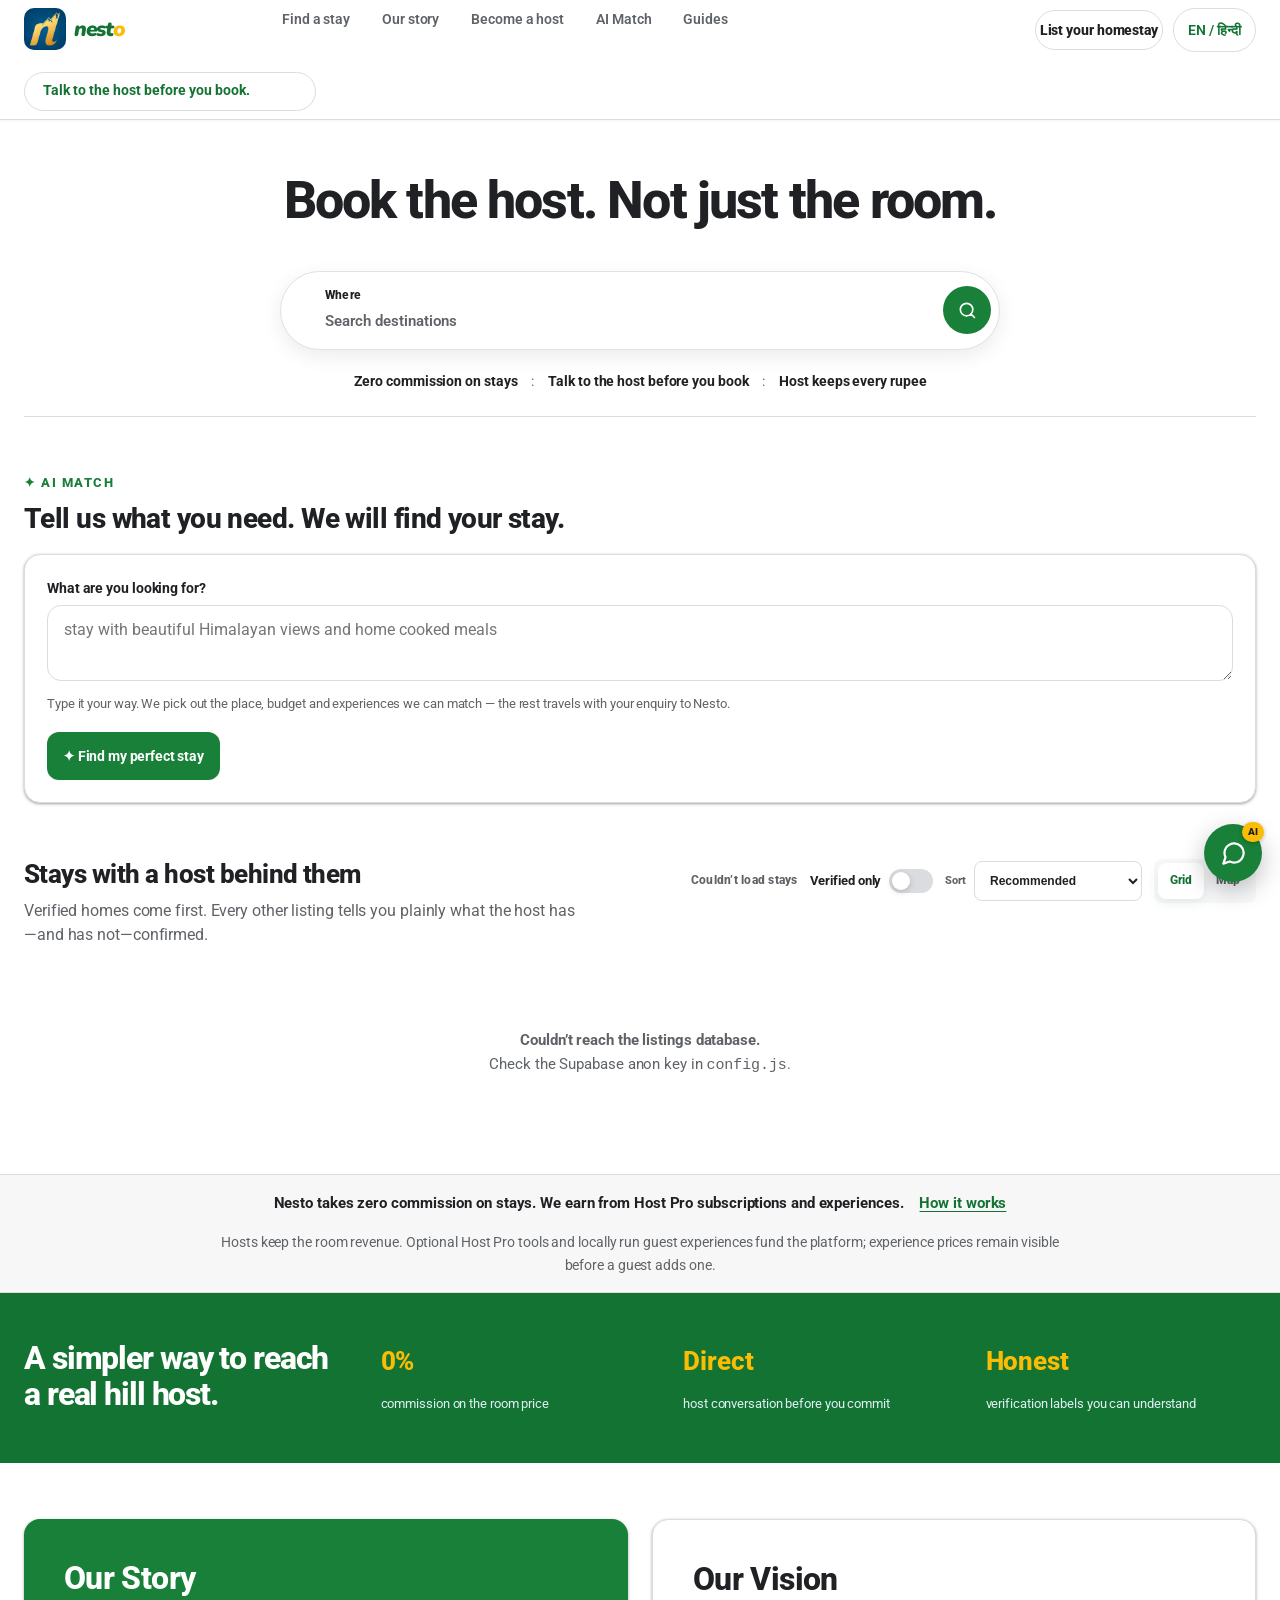
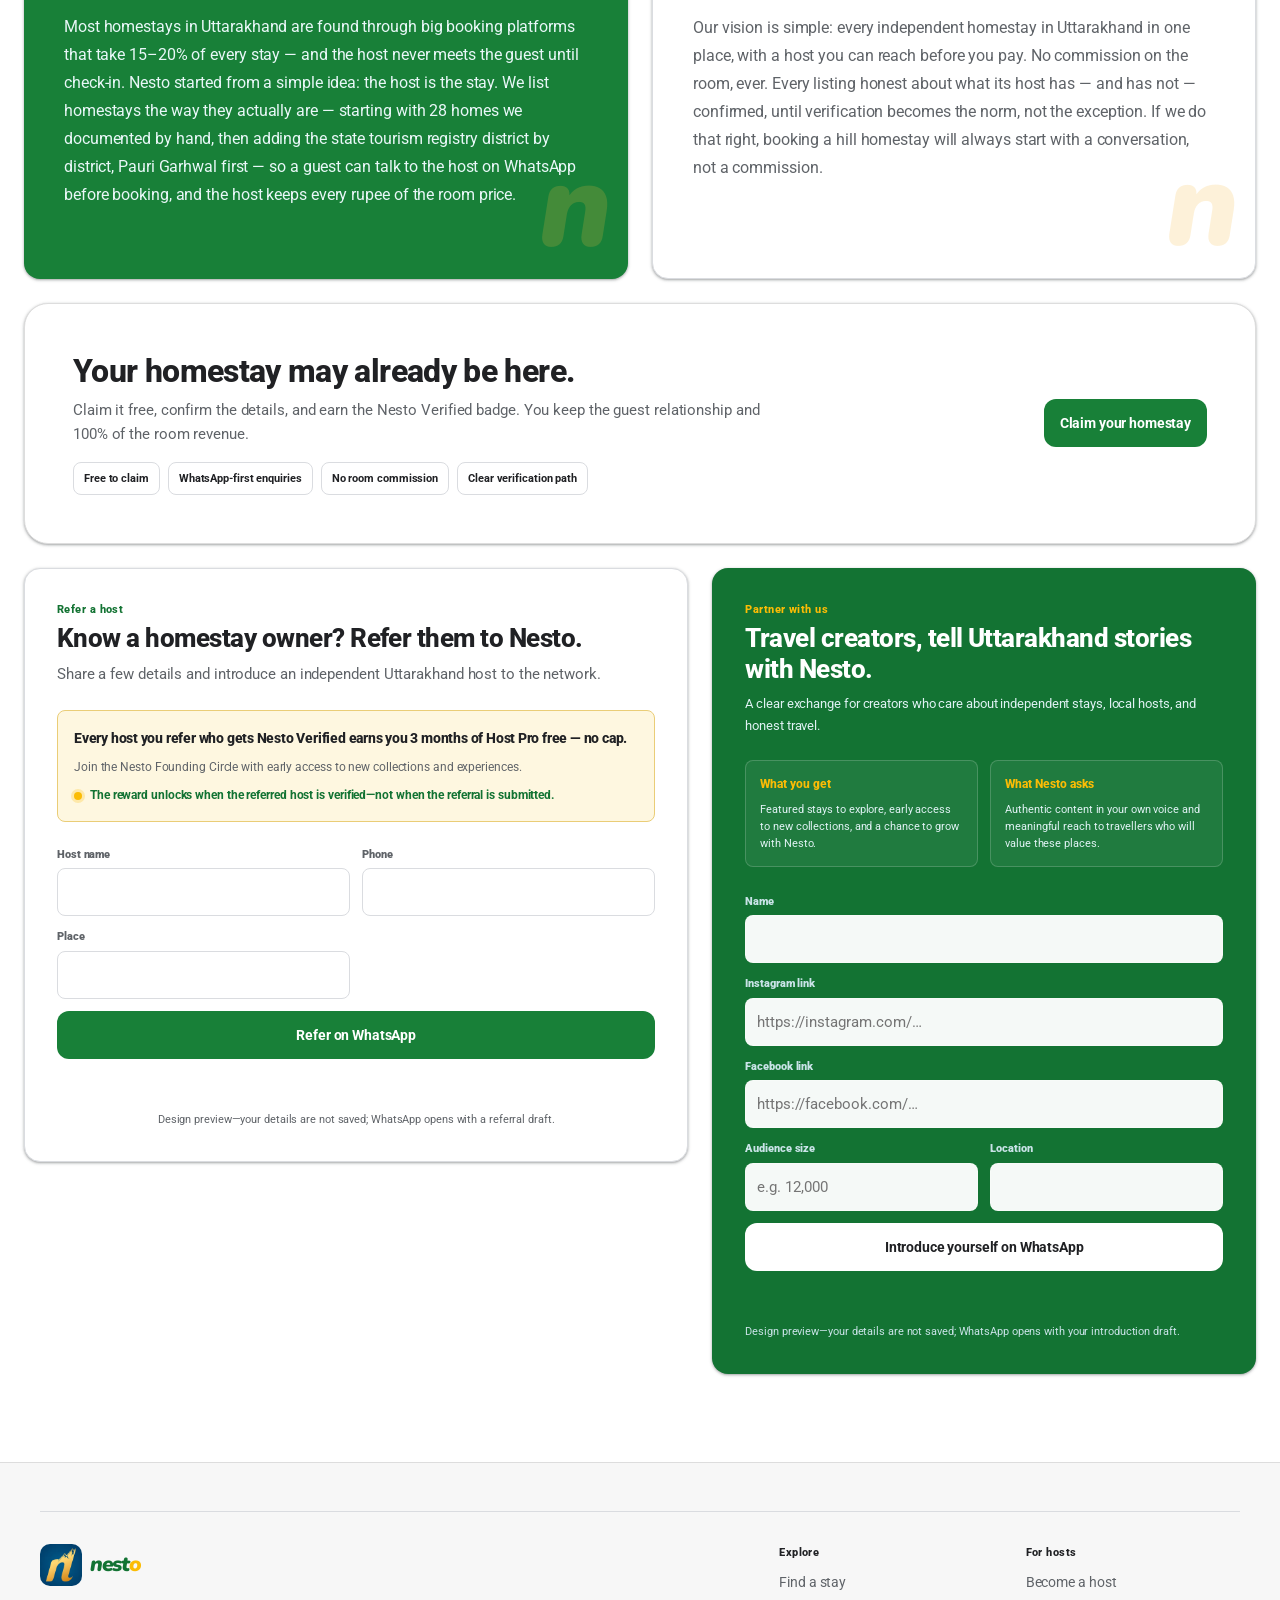
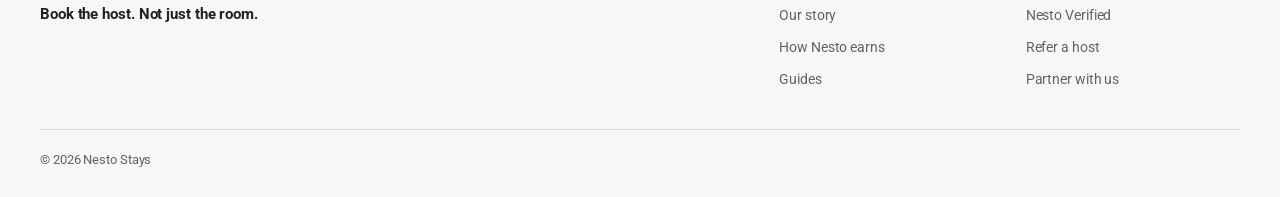
==== commit 645b8898: "Nesto Guides: blog section + 4 launch posts + portal Guides nav + niche deep links" ====
--- a/docs/index.html
+++ b/docs/index.html
@@ -955,7 +955,7 @@
   <header class="top-strip" id="top">
     <nav class="wrap quick-nav" aria-label="Page sections">
         <a class="brand-lockup brand-lockup--compact brand-home" href="#top" aria-label="Nesto home"><img class="brand-mark" src="[data-uri]" alt=""><span class="brand-word">nest<span>o</span></span></a>
-      <div class="desktop-nav"><a href="#stays" id="desktopNavStays">Find a stay</a><a href="#story" id="desktopNavStory">Our story</a><a href="#hosts" id="desktopNavHosts">Become a host</a><a href="#ai-match" id="desktopNavMatch">AI Match</a></div><div class="header-actions">
+      <div class="desktop-nav"><a href="#stays" id="desktopNavStays">Find a stay</a><a href="#story" id="desktopNavStory">Our story</a><a href="#hosts" id="desktopNavHosts">Become a host</a><a href="#ai-match" id="desktopNavMatch">AI Match</a><a href="guides/" id="desktopNavGuides">Guides</a></div><div class="header-actions">
         <a class="host-cta" href="#hosts">List your homestay</a>
         <button class="lang-toggle" id="languageToggle" type="button" aria-label="Switch language to Hindi">EN / हिन्दी</button> <button class="icon-btn" id="mobileMenuButton" type="button" aria-expanded="false" aria-controls="mobileNav" aria-label="Open navigation"><svg viewBox="0 0 24 24" fill="none" aria-hidden="true"><path d="M4 7h16M4 12h16M4 17h16" stroke="currentColor" stroke-width="2" stroke-linecap="round"/></svg></button>
         <button class="icon-btn" id="profileButton" type="button" aria-expanded="false" aria-controls="mobileNav" aria-label="Open menu"><svg viewBox="0 0 24 24" fill="none" aria-hidden="true"><circle cx="12" cy="8" r="4" stroke="currentColor" stroke-width="2"/><path d="M4 20c0-3.3 3.6-5 8-5s8 1.7 8 5" stroke="currentColor" stroke-width="2" stroke-linecap="round"/></svg></button>
@@ -969,6 +969,7 @@
       <a href="#story" id="mobileNavStory">Our story</a>
       <a href="#hosts" id="mobileNavHosts">Become a host</a>
       <a href="#ai-match" id="mobileNavMatch">AI Match</a>
+      <a href="guides/" id="mobileNavGuides">Guides</a>
       
     </nav>
   </header>
@@ -1082,7 +1083,7 @@
     </section>
   </main>
 
-  <footer class="wrap"><div class="footer-row"><div class="footer-brand"><a class="brand-lockup brand-lockup--compact brand-home" href="#top" aria-label="Nesto home"><img class="brand-mark" src="[data-uri]" alt=""><span class="brand-word">nest<span>o</span></span></a><div class="footer-tagline" id="footerTagline">Book the host. Not just the room.</div></div><nav class="footer-links" aria-label="Footer"><div><h3>Explore</h3><a href="#stays" id="footerStays">Find a stay</a><a href="#story" id="footerStory">Our story</a><a href="#how-nesto-earns" id="footerEarns">How Nesto earns</a></div><div><h3>For hosts</h3><a href="#hosts" id="footerHosts">Become a host</a><a href="#hosts" id="footerVerified">Nesto Verified</a><a href="#refer-host" id="footerRefer">Refer a host</a><a href="#partners" id="footerPartner">Partner with us</a></div></nav></div><div class="footer-bottom"><span>© 2026 Nesto Stays</span></div></footer>
+  <footer class="wrap"><div class="footer-row"><div class="footer-brand"><a class="brand-lockup brand-lockup--compact brand-home" href="#top" aria-label="Nesto home"><img class="brand-mark" src="[data-uri]" alt=""><span class="brand-word">nest<span>o</span></span></a><div class="footer-tagline" id="footerTagline">Book the host. Not just the room.</div></div><nav class="footer-links" aria-label="Footer"><div><h3>Explore</h3><a href="#stays" id="footerStays">Find a stay</a><a href="#story" id="footerStory">Our story</a><a href="#how-nesto-earns" id="footerEarns">How Nesto earns</a><a href="guides/" id="footerGuides">Guides</a></div><div><h3>For hosts</h3><a href="#hosts" id="footerHosts">Become a host</a><a href="#hosts" id="footerVerified">Nesto Verified</a><a href="#refer-host" id="footerRefer">Refer a host</a><a href="#partners" id="footerPartner">Partner with us</a></div></nav></div><div class="footer-bottom"><span>© 2026 Nesto Stays</span></div></footer>
 
   <div class="overlay" id="detailOverlay" role="dialog" aria-modal="true" aria-labelledby="detailTitle">
     <div class="modal" id="detailModal"><button class="close" data-close="detailOverlay" aria-label="Close detail">×</button><div class="detail-layout"><div class="detail-photo"><img id="detailImage" src="[data-uri]" alt="Selected homestay"></div><div class="detail-main"><div id="detailStatus"></div><div class="detail-place" id="detailPlace"></div><h2 id="detailTitle"></h2><div class="tags" id="detailTags"></div><div class="detail-instagram" id="detailInstagram"></div><aside class="detail-host-invite" id="detailHostInvite" aria-label="Invitation for the property host"><div><span class="owner-label" id="detailHostLabel">For the property host</span><h3 id="detailHostInviteTitle">Are you the host?</h3><p id="detailHostInviteCopy">Claim and verify this listing. This is separate from guest booking.</p></div><button class="btn btn-small" id="detailClaimButton" type="button">Claim now</button></aside><div class="detail-quick-actions"><button class="btn btn-soft btn-small" id="detailShare" type="button">Share on WhatsApp</button></div><p class="detail-copy" id="detailCopy"></p><div class="facts"><div class="fact"><strong id="detailPrice"></strong><span>host price</span></div><div class="fact"><strong>WhatsApp</strong><span>direct enquiry</span></div><div class="fact"><strong>0%</strong><span>Nesto room fee</span></div></div><div class="detail-sections"><section class="detail-section"><h3>Amenities</h3><p id="detailAmenities"></p></section><section class="detail-section"><h3>Meals</h3><p id="detailMeals"></p></section><section class="detail-section"><h3>Know before you go</h3><p id="detailKnow"></p></section><section class="detail-section host-profile"><span class="host-name" id="detailHostName"></span><h3>Meet your host</h3><p id="detailHostProfile"></p></section></div><section class="availability"><div class="detail-block-head"><h3 id="availabilityTitle">Availability</h3><span class="sample-label">Illustrative sample</span></div><div class="calendar-head"><span id="calendarMonth">November 2026</span><div class="calendar-legend"><span><i class="legend-dot"></i><b id="openLegend">Open</b></span><span><i class="legend-dot full"></i><b id="fullLegend">Full</b></span></div></div><div class="calendar-grid" id="availabilityGrid"></div></section><section class="reviews"><div class="detail-block-head"><h3 id="reviewsTitle">Guest reviews</h3><span class="sample-label">Illustrative sample</span></div><div class="review-list" id="reviewList"></div></section><section class="experiences"><div class="detail-block-head"><h3 id="experiencesTitle">Enhance your stay</h3><span class="sample-label">Illustrative sample</span></div><div class="experience-list" id="experienceList"></div></section><p class="ota-note" id="detailOtaNote"></p><div class="book-box" id="bookForm"><h3>Request your dates</h3><p>The host confirms availability and final price on WhatsApp.</p><div class="date-grid"><div class="input-group"><label for="checkIn">Check-in</label><input type="date" id="checkIn"></div><div class="input-group"><label for="checkOut">Check-out</label><input type="date" id="checkOut"></div></div><div class="guest-stepper"><span>Guests</span><div class="step-controls"><button id="minusGuest" aria-label="Remove guest">−</button><strong id="guestCount">2</strong><button id="plusGuest" aria-label="Add guest">+</button></div></div><button class="btn btn-ocean" id="requestButton">Request to book</button><div class="error" id="bookingError" aria-live="polite"></div><p class="flow-note">Design preview—no message is actually sent.</p></div><div class="success-state" id="successState"><div class="success-icon"><svg viewBox="0 0 24 24" fill="none" aria-hidden="true"><path d="m5 12 4.2 4.2L19 6.5" stroke="currentColor" stroke-width="2.5" stroke-linecap="round" stroke-linejoin="round"/></svg></div><h3>Opening WhatsApp…</h3><p>Send the message to complete your request.</p><button class="btn btn-soft" id="resetBooking" style="margin-top:16px">Try another request</button></div></div></div></div>
@@ -1340,9 +1341,9 @@
         document.documentElement.lang=state.lang==='hi'?'hi':'en';
         var hi=state.lang==='hi';
         document.getElementById('languageToggle').textContent=hi?'हिन्दी / EN':'EN / हिन्दी';document.getElementById('languageToggle').setAttribute('aria-label',hi?'Switch language to English':'Switch language to Hindi');
-        var ns=document.getElementById('navStays');if(ns)ns.textContent=hi?'स्टे खोजें':'Find a stay';var nr=document.getElementById('navStory');if(nr)nr.textContent=hi?'हमारी कहानी':'Our story';var nh=document.getElementById('navHosts');if(nh)nh.textContent=hi?'मेज़बान बनें':'Become a host';document.getElementById('mobileNavStays').textContent=hi?'स्टे खोजें':'Find a stay';document.getElementById('mobileNavStory').textContent=hi?'हमारी कहानी':'Our story';document.getElementById('mobileNavHosts').textContent=hi?'मेज़बान बनें':'Become a host';document.getElementById('desktopNavStays').textContent=hi?'स्टे खोजें':'Find a stay';document.getElementById('desktopNavStory').textContent=hi?'हमारी कहानी':'Our story';document.getElementById('desktopNavHosts').textContent=hi?'मेज़बान बनें':'Become a host';var dm=document.getElementById('desktopNavMatch');if(dm)dm.textContent=hi?'AI मैच':'AI Match';var mm=document.getElementById('mobileNavMatch');if(mm)mm.textContent=hi?'AI मैच':'AI Match';document.getElementById('uspZero').textContent=hi?'ठहरने पर शून्य कमीशन':'Zero commission on stays';document.getElementById('uspTalk').textContent=hi?'बुकिंग से पहले मेज़बान से बात करें':'Talk to the host before you book';document.getElementById('uspKeep').textContent=hi?'मेज़बान को पूरी राशि मिलती है':'Host keeps every rupee';
+        var ns=document.getElementById('navStays');if(ns)ns.textContent=hi?'स्टे खोजें':'Find a stay';var nr=document.getElementById('navStory');if(nr)nr.textContent=hi?'हमारी कहानी':'Our story';var nh=document.getElementById('navHosts');if(nh)nh.textContent=hi?'मेज़बान बनें':'Become a host';document.getElementById('mobileNavStays').textContent=hi?'स्टे खोजें':'Find a stay';document.getElementById('mobileNavStory').textContent=hi?'हमारी कहानी':'Our story';document.getElementById('mobileNavHosts').textContent=hi?'मेज़बान बनें':'Become a host';document.getElementById('desktopNavStays').textContent=hi?'स्टे खोजें':'Find a stay';document.getElementById('desktopNavStory').textContent=hi?'हमारी कहानी':'Our story';document.getElementById('desktopNavHosts').textContent=hi?'मेज़बान बनें':'Become a host';var dm=document.getElementById('desktopNavMatch');if(dm)dm.textContent=hi?'AI मैच':'AI Match';var mm=document.getElementById('mobileNavMatch');if(mm)mm.textContent=hi?'AI मैच':'AI Match';var dg=document.getElementById('desktopNavGuides');if(dg)dg.textContent=hi?'गाइड':'Guides';var mg=document.getElementById('mobileNavGuides');if(mg)mg.textContent=hi?'गाइड':'Guides';document.getElementById('uspZero').textContent=hi?'ठहरने पर शून्य कमीशन':'Zero commission on stays';document.getElementById('uspTalk').textContent=hi?'बुकिंग से पहले मेज़बान से बात करें':'Talk to the host before you book';document.getElementById('uspKeep').textContent=hi?'मेज़बान को पूरी राशि मिलती है':'Host keeps every rupee';
         var ht=document.getElementById('headerTagline');if(ht)ht.textContent=hi?'मेज़बान को बुक करें। सिर्फ़ कमरा नहीं।':'Book the host. Not just the room.';document.getElementById('footerTagline').textContent=hi?'मेज़बान को बुक करें। सिर्फ़ कमरा नहीं।':'Book the host. Not just the room.';document.getElementById('heroTagline').textContent=hi?'मेज़बान को बुक करें। सिर्फ़ कमरा नहीं।':'Book the host. Not just the room.';
-        document.getElementById('footerStays').textContent=hi?'स्टे खोजें':'Find a stay';document.getElementById('footerStory').textContent=hi?'हमारी कहानी':'Our story';document.getElementById('footerEarns').textContent=hi?'Nesto कैसे कमाता है':'How Nesto earns';document.getElementById('footerHosts').textContent=hi?'मेज़बान बनें':'Become a host';document.getElementById('footerVerified').textContent=hi?'Nesto सत्यापित':'Nesto Verified';document.getElementById('footerRefer').textContent=hi?'मेज़बान का परिचय दें':'Refer a host';document.getElementById('footerPartner').textContent=hi?'हमारे साथ भागीदार बनें':'Partner with us';
+        document.getElementById('footerStays').textContent=hi?'स्टे खोजें':'Find a stay';document.getElementById('footerStory').textContent=hi?'हमारी कहानी':'Our story';document.getElementById('footerEarns').textContent=hi?'Nesto कैसे कमाता है':'How Nesto earns';document.getElementById('footerHosts').textContent=hi?'मेज़बान बनें':'Become a host';document.getElementById('footerVerified').textContent=hi?'Nesto सत्यापित':'Nesto Verified';document.getElementById('footerRefer').textContent=hi?'मेज़बान का परिचय दें':'Refer a host';document.getElementById('footerPartner').textContent=hi?'हमारे साथ भागीदार बनें':'Partner with us';document.getElementById('footerGuides').textContent=hi?'गाइड':'Guides';
         document.getElementById('searchInput').placeholder=hi?'गंतव्य खोजें':'Search destinations';document.getElementById('searchButton').setAttribute('aria-label',hi?'स्टे खोजें':'Find stays');var ft=document.getElementById('filterTitle');if(ft)ft.textContent=hi?'आप कहाँ जागना चाहेंगे?':'Where do you want to wake up?';document.getElementById('capsuleWhereLabel').textContent=hi?'कहाँ':'Where';document.getElementById('verifiedLabel').textContent=hi?'केवल सत्यापित':'Verified only';var vb=document.getElementById('vibeLabel');if(vb)vb.textContent=hi?'अपना अनुभव चुनें':'Pick a feeling';
         document.getElementById('staysTitle').textContent=hi?'हर स्टे के पीछे एक मेज़बान':'Stays with a host behind them';document.getElementById('staysCopy').textContent=hi?'सत्यापित घर पहले दिखते हैं। बाकी हर लिस्टिंग साफ़ बताती है कि मेज़बान ने क्या पुष्टि की है और क्या नहीं।':'Verified homes come first. Every other listing tells you plainly what the host has—and has not—confirmed.';document.getElementById('gridViewButton').textContent=t('grid');document.getElementById('mapViewButton').textContent=t('map');document.getElementById('mapNote').textContent=hi?'इस डिज़ाइन मॉक में स्थान अनुमानित हैं। विवरण देखने के लिए नंबर वाला स्टे चुनें।':'Locations are approximate in this design mock. Select a numbered stay to view details.';
         document.getElementById('sortLabel').textContent=hi?'क्रम':'Sort';var sortOptions=document.getElementById('sortSelect').options;sortOptions[0].text=hi?'सुझाया गया':'Recommended';sortOptions[1].text=hi?'कीमत: कम से ज़्यादा':'Price: low to high';sortOptions[2].text=hi?'कीमत: ज़्यादा से कम':'Price: high to low';sortOptions[3].text=hi?'सबसे अच्छी रेटिंग':'Top rated';sortOptions[4].text=hi?'सबसे नया':'Newest';
@@ -1493,10 +1494,19 @@
         return base+out2.slice(-2);
       }
       var nestoClaimItem=null;
+      function nestoNicheParam(){
+        try{
+          var n=new URLSearchParams(window.location.search).get('niche');
+          if(!n||n==='all')return false;
+          var ok=false;NICHES.forEach(function(x){if(x.id===n)ok=true;});
+          if(!ok)return false;
+          state.niche=n;return true;
+        }catch(e){return false;}
+      }
       function nestoBoot(){
         nestoFetchListings().then(function(){
           var mvb=document.getElementById('mapViewButton');if(mvb)mvb.style.display='none';
-          makeChips(regions,regionBox,'region');render();applyLanguage();if(typeof matchInit==='function')matchInit();if(typeof conciergeInit==='function')conciergeInit();nestoDeepLink();
+          var nicheApplied=nestoNicheParam();makeChips(regions,regionBox,'region');render();applyLanguage();if(typeof matchInit==='function')matchInit();if(typeof conciergeInit==='function')conciergeInit();nestoDeepLink();if(nicheApplied){var st=document.getElementById('stays');if(st&&st.scrollIntoView)st.scrollIntoView();}
         }).catch(function(){
           document.getElementById('resultCount').textContent='Couldn\u2019t load stays';
           document.getElementById('listingGrid').innerHTML='<div style="padding:48px 24px;text-align:center;color:#5f6368;grid-column:1/-1"><strong>Couldn\u2019t reach the listings database.</strong><br>Check the Supabase anon key in <code>config.js</code>.</div>';
